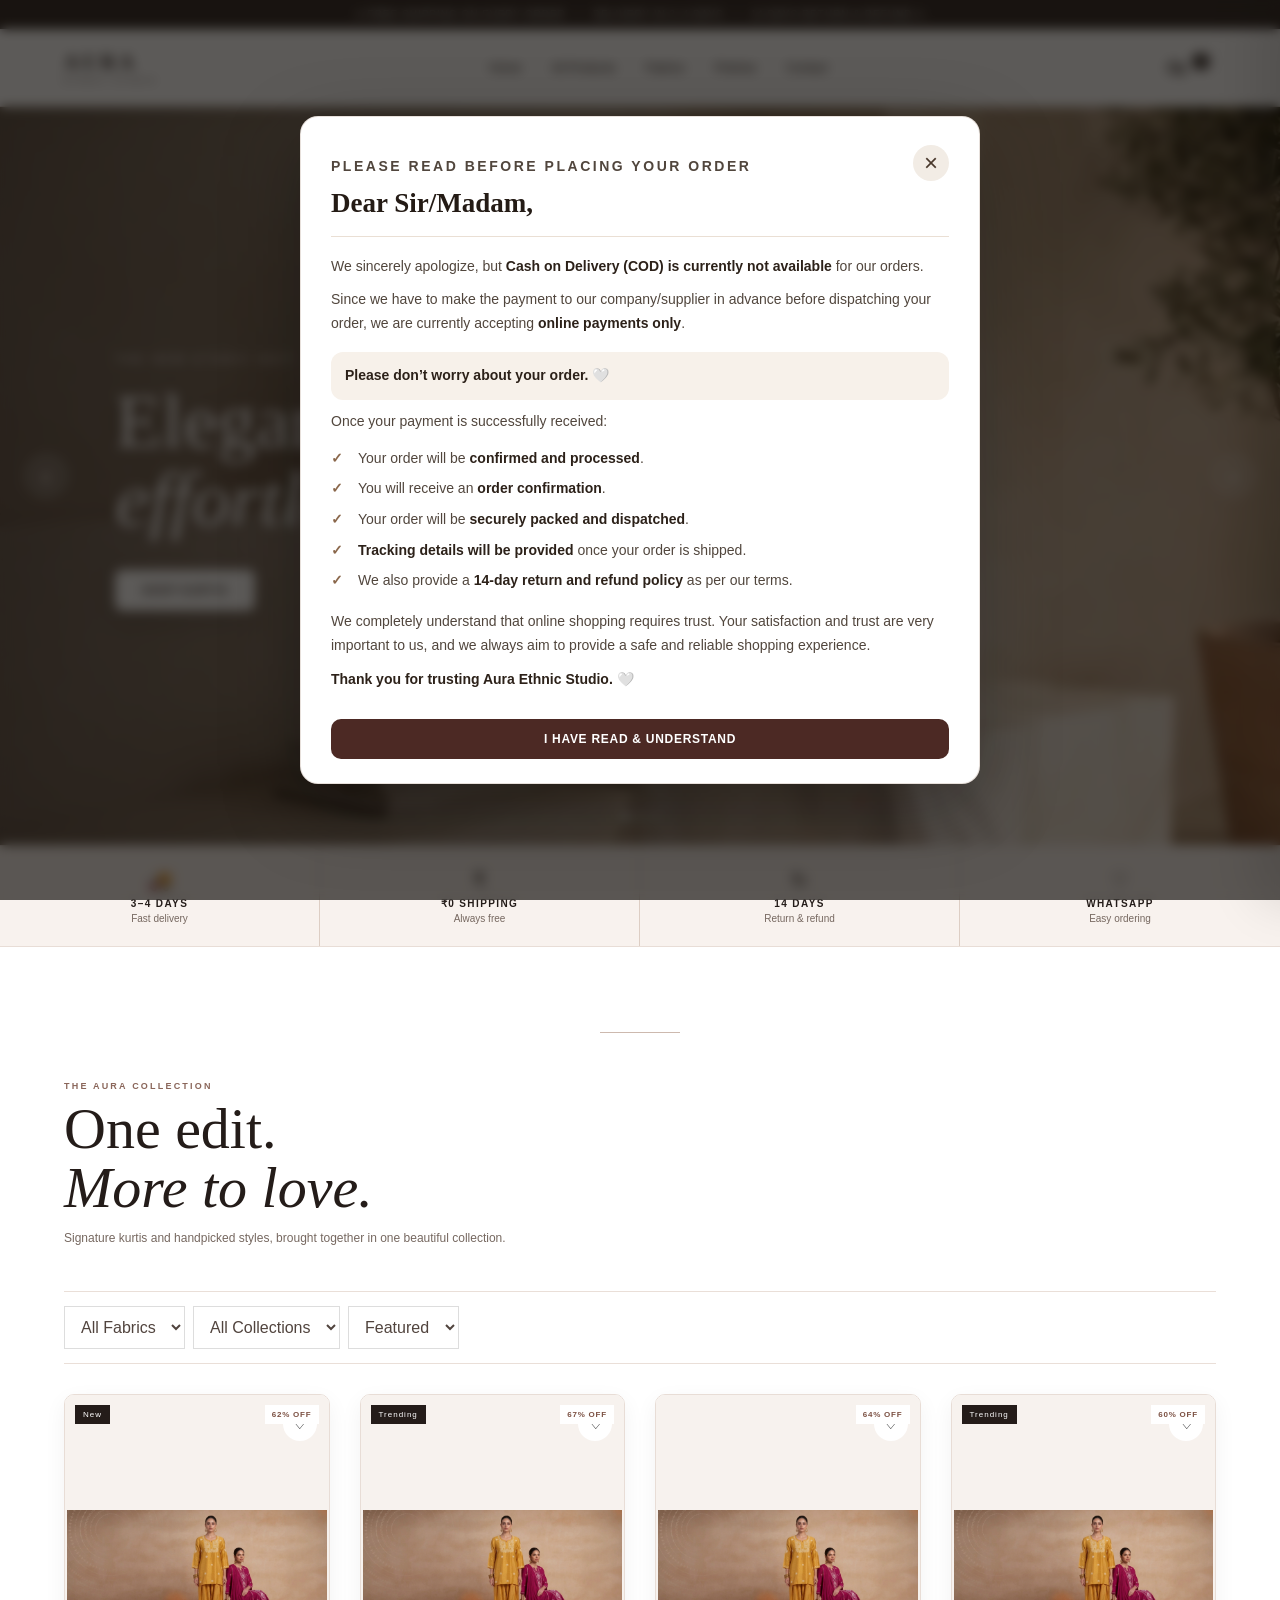
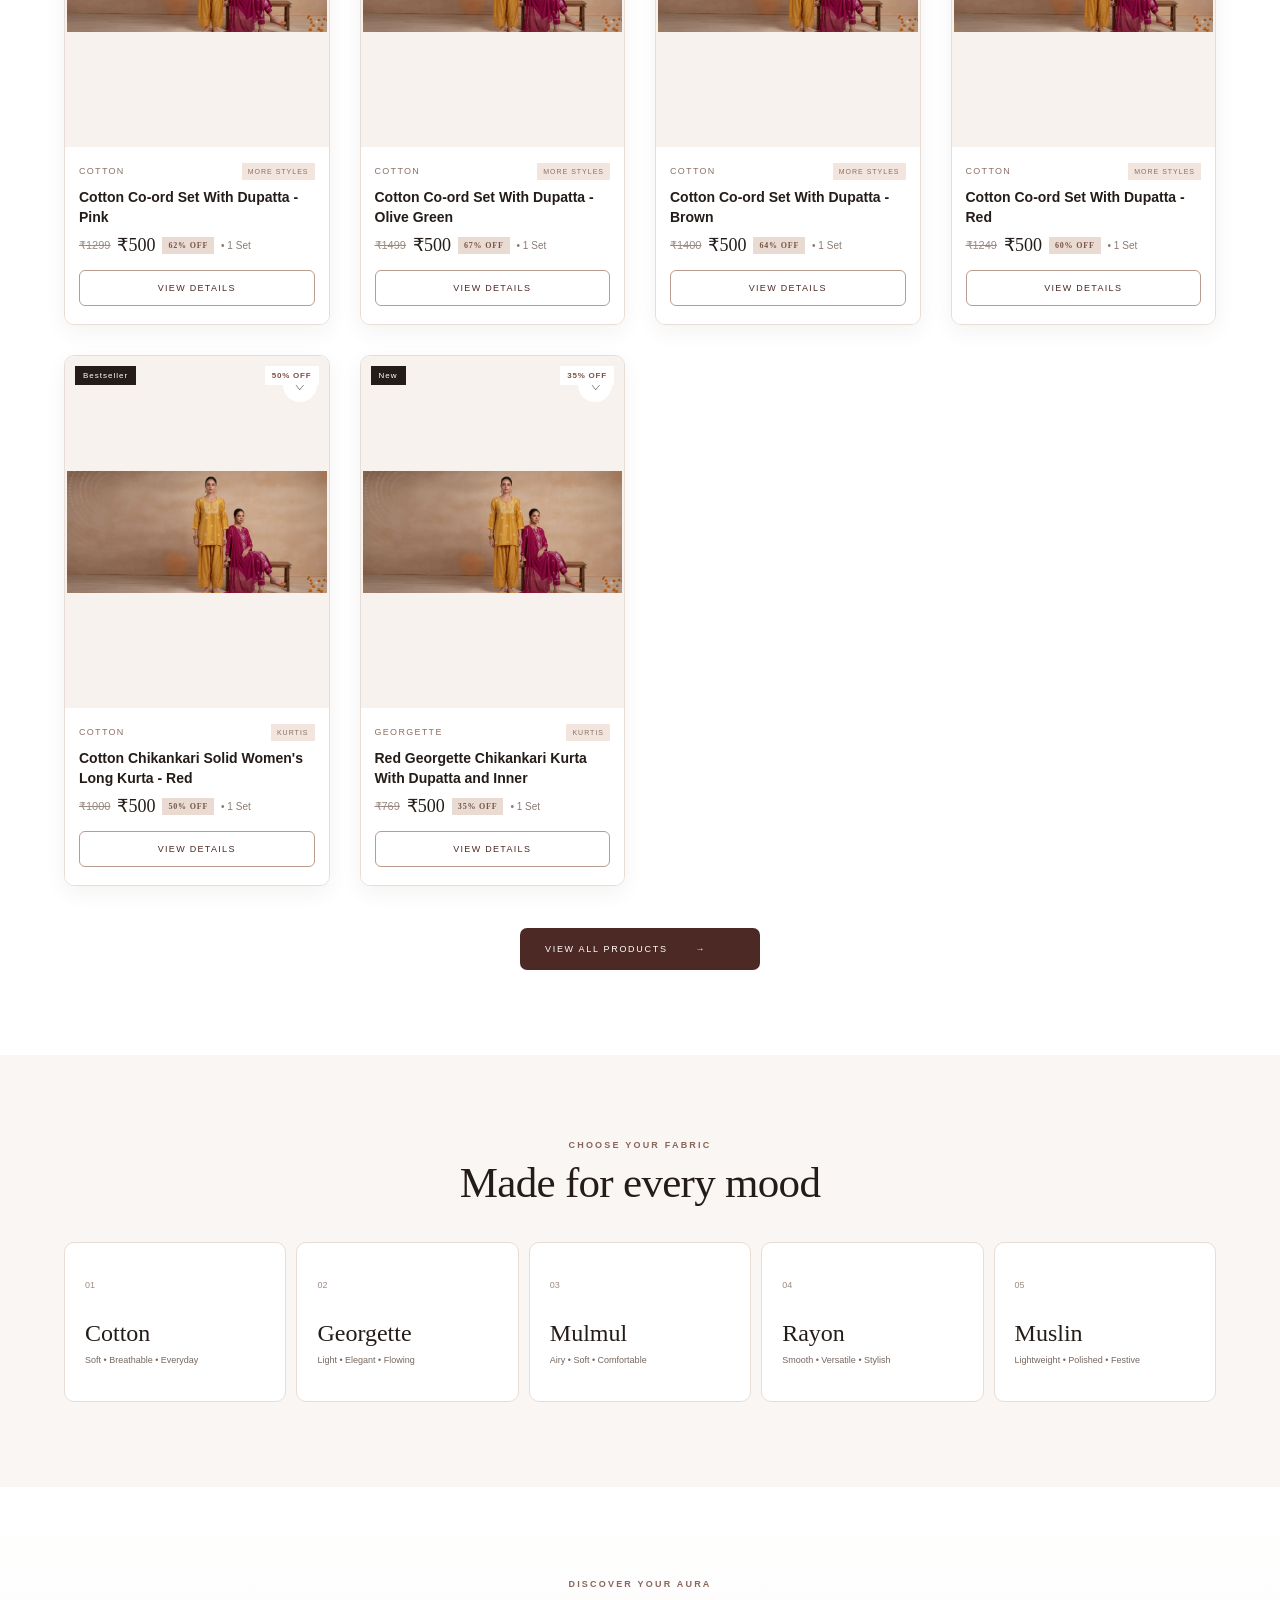
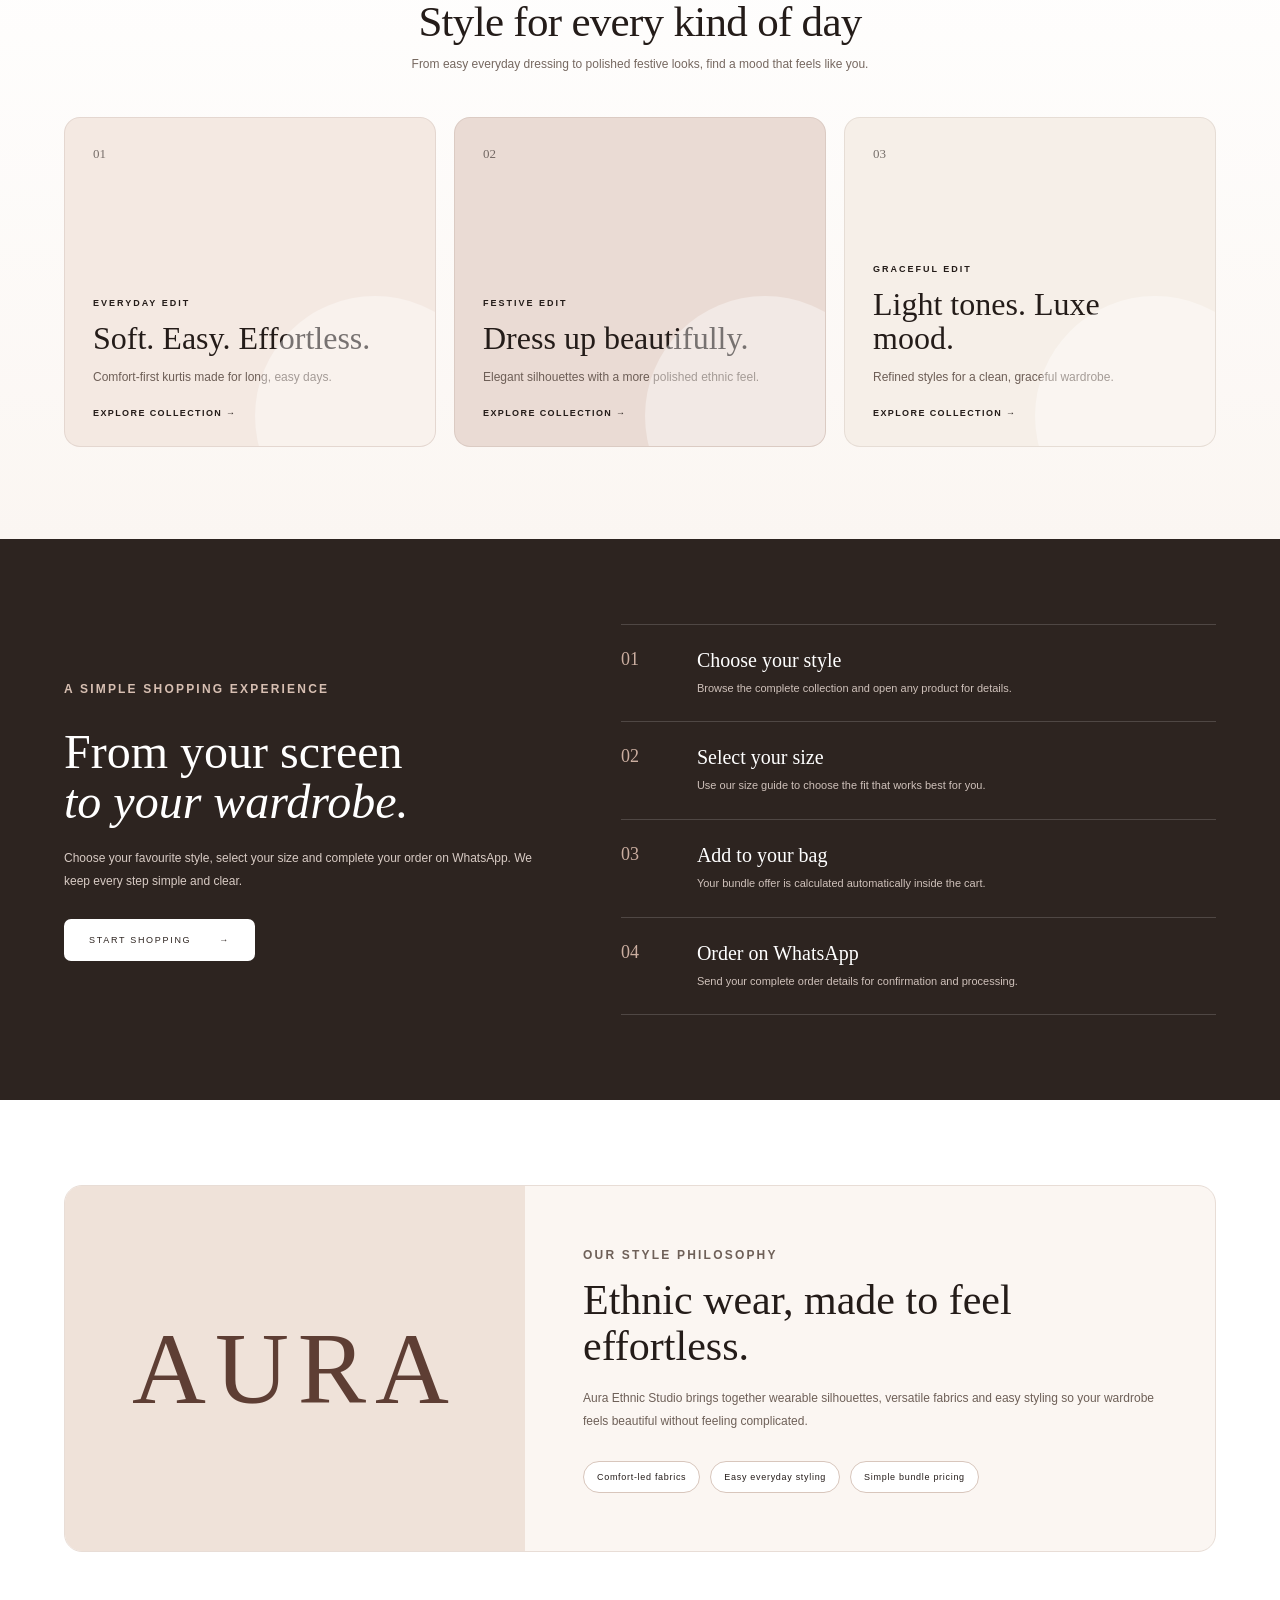
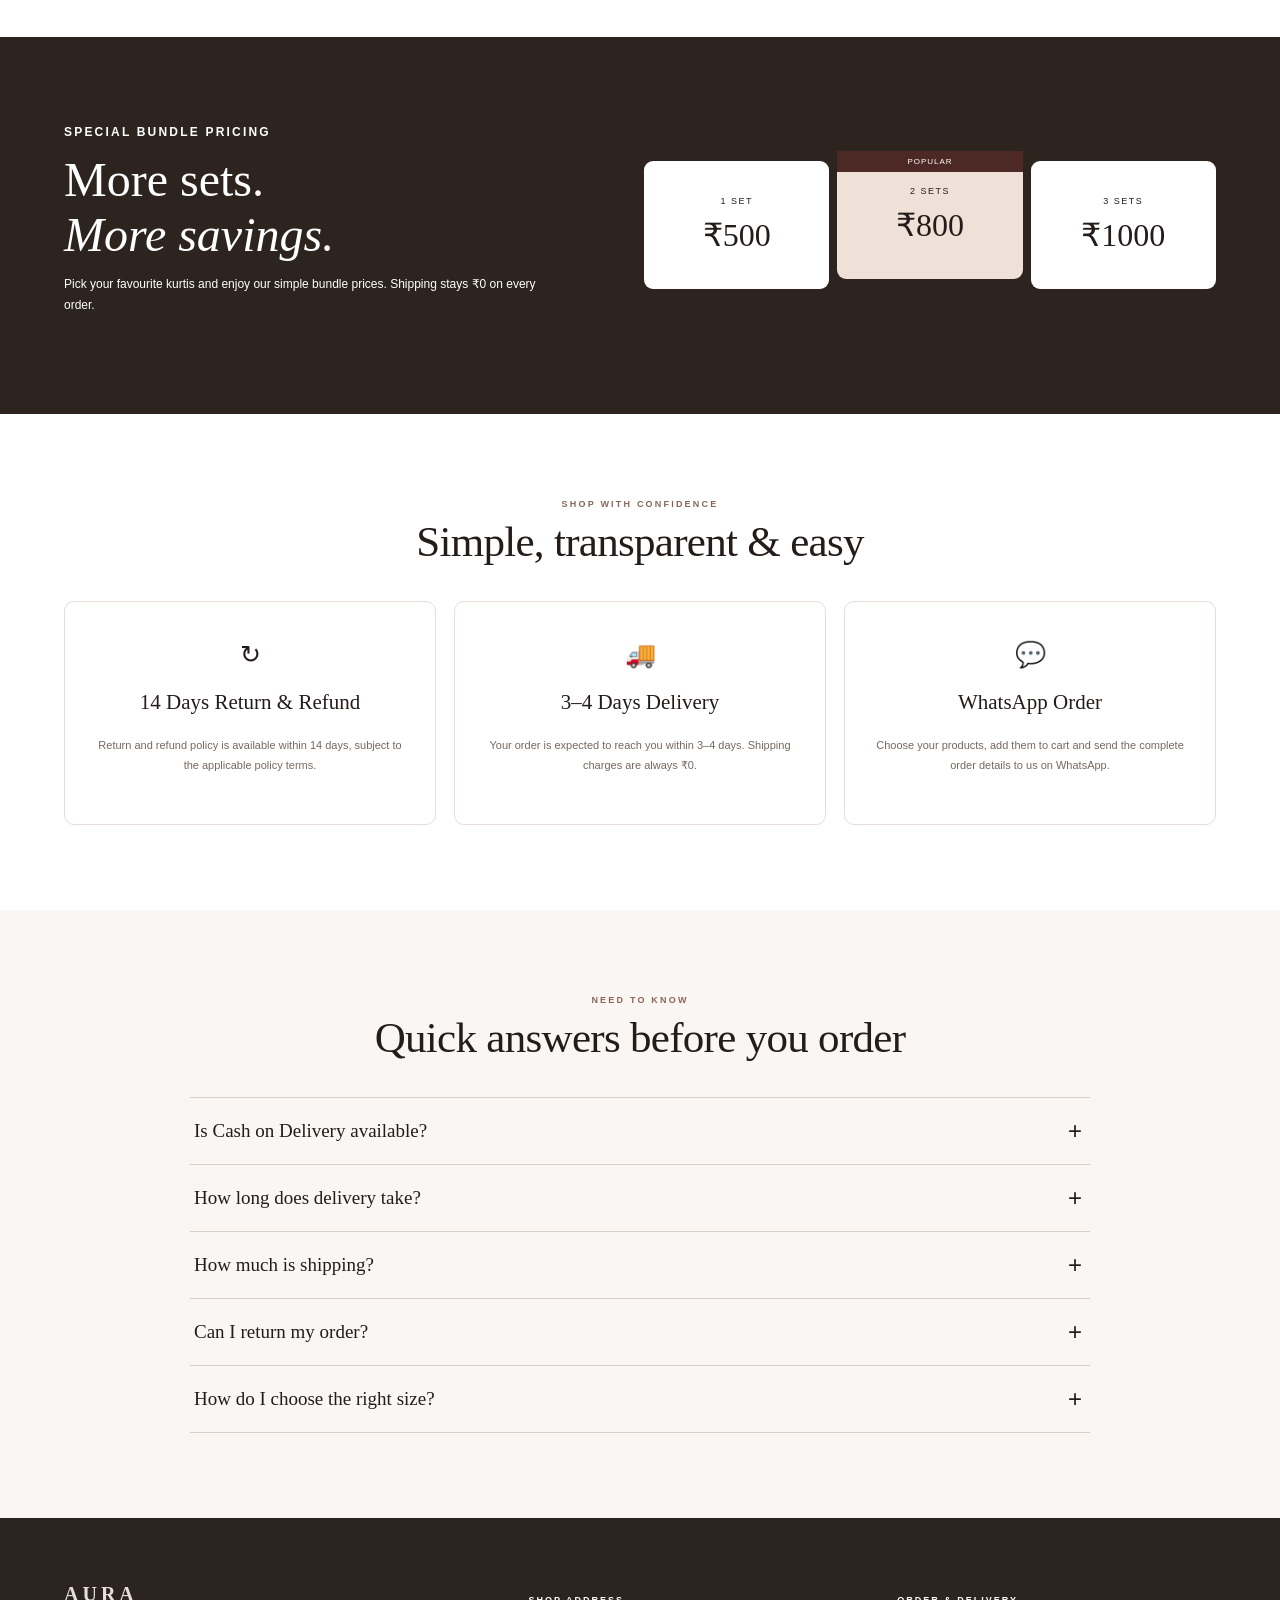
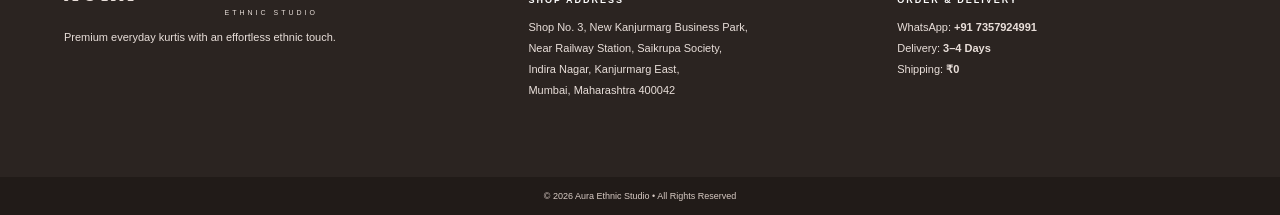
==== index.html @ 8936af35 "Add files via upload" ====
<!DOCTYPE html>
<html lang="en">
<head>
<meta charset="UTF-8">
<meta name="viewport" content="width=device-width, initial-scale=1.0">
<title>Aura Ethnic Studio | Premium Kurtis</title>
<meta name="description" content="Premium kurtis by Aura Ethnic Studio. 1 set ₹500, 2 sets ₹800, 3 sets ₹1000. Free shipping. Delivery in 3–4 days.">
<link rel="stylesheet" href="style.css">
</head>
<body data-page="home">
<div class="announcement">✦ FREE SHIPPING ON EVERY ORDER &nbsp; • &nbsp; DELIVERY IN 3–4 DAYS &nbsp; • &nbsp; 14 DAYS RETURN & REFUND ✦</div>

<header class="header">
  <a href="#home" class="brand">AURA <span>ETHNIC STUDIO</span></a>
  <nav class="desktop-nav">
    <a href="#home">Home</a><a href="products.html">All Products</a><a href="#fabrics">Fabrics</a><a href="#policies">Policies</a><a href="#contact">Contact</a>
  </nav>
  <div class="actions">
    <button id="cartBtn" aria-label="Cart">🛍 <b id="cartCount">0</b></button>
    <button id="menuBtn" class="mobile-menu">☰</button>
  </div>
</header>

<div id="mobileNav" class="mobile-nav"><a href="#home">Home</a><a href="products.html">All Products</a><a href="#fabrics">Fabrics</a><a href="#policies">Policies</a><a href="#contact">Contact</a></div></div>

<main>
<section id="home" class="hero">
  <div id="heroSlider"></div>
  <button class="hero-arrow prev" id="heroPrev">‹</button><button class="hero-arrow next" id="heroNext">›</button>
  <div class="hero-content"><p>THE NEW ETHNIC EDIT</p><h1>Elegance that feels<br><em>effortless.</em></h1><a href="#shop" class="hero-btn">SHOP KURTIS</a></div>
  <div id="heroDots" class="hero-dots"></div>
</section>

<section class="trust-strip">
  <div><span>🚚</span><strong>3–4 DAYS</strong><small>Fast delivery</small></div>
  <div><span>₹</span><strong>₹0 SHIPPING</strong><small>Always free</small></div>
  <div><span>↻</span><strong>14 DAYS</strong><small>Return & refund</small></div>
  <div><span>♡</span><strong>WHATSAPP</strong><small>Easy ordering</small></div>
</section>

<section id="shop" class="section collection-section">
  <div class="collection-intro">
    <div>
      <p class="eyebrow">THE AURA COLLECTION</p>
      <h2>One edit.<br><em>More to love.</em></h2>
      <p class="sub">Signature kurtis and handpicked styles, brought together in one beautiful collection.</p>
    </div>
  </div>

  <div class="collection-toolbar">
    <div class="filters">
      <select id="fabricFilter" aria-label="Filter by fabric">
        <option value="all">All Fabrics</option><option value="Cotton">Cotton</option><option value="Georgette">Georgette</option><option value="Mulmul">Mulmul</option><option value="Rayon">Rayon</option><option value="Muslin">Muslin</option><option value="Other">Other</option>
      </select>
      <select id="badgeFilter" aria-label="Filter by collection">
        <option value="all">All Collections</option><option value="New">New</option><option value="Bestseller">Bestseller</option><option value="BestSeller">BestSeller</option><option value="Trending">Trending</option>
      </select>
      <select id="sortFilter" aria-label="Sort products">
        <option value="featured">Featured</option><option value="name">Name</option>
      </select>
    </div>
  </div>

  <div id="productGrid" class="product-grid collection-grid"></div>
  <div id="noResults" class="no-results hidden">No products match your search.</div>

  <div class="view-all-wrap catalog-links">
    <a class="view-all-btn" href="products.html">VIEW ALL PRODUCTS <span>→</span></a>
  </div>
</section>

<section id="fabrics" class="fabric-section section">
  <div class="heading-center"><p class="eyebrow">CHOOSE YOUR FABRIC</p><h2>Made for every mood</h2></div>
  <div class="fabric-grid">
    <button data-fabric="Cotton"><span>01</span><strong>Cotton</strong><small>Soft • Breathable • Everyday</small></button>
    <button data-fabric="Georgette"><span>02</span><strong>Georgette</strong><small>Light • Elegant • Flowing</small></button>
    <button data-fabric="Mulmul"><span>03</span><strong>Mulmul</strong><small>Airy • Soft • Comfortable</small></button>
    <button data-fabric="Rayon"><span>04</span><strong>Rayon</strong><small>Smooth • Versatile • Stylish</small></button>
    <button data-fabric="Muslin"><span>05</span><strong>Muslin</strong><small>Lightweight • Polished • Festive</small></button>
  </div>
</section>

<section class="section aura-edit">
  <div class="heading-center aura-edit-head">
    <p class="eyebrow">DISCOVER YOUR AURA</p>
    <h2>Style for every kind of day</h2>
    <p class="sub">From easy everyday dressing to polished festive looks, find a mood that feels like you.</p>
  </div>
  <div class="edit-grid">
    <a class="edit-card everyday" href="products.html">
      <span>01</span><div><small>EVERYDAY EDIT</small><h3>Soft. Easy. Effortless.</h3><p>Comfort-first kurtis made for long, easy days.</p><b>EXPLORE COLLECTION →</b></div>
    </a>
    <a class="edit-card festive" href="products.html">
      <span>02</span><div><small>FESTIVE EDIT</small><h3>Dress up beautifully.</h3><p>Elegant silhouettes with a more polished ethnic feel.</p><b>EXPLORE COLLECTION →</b></div>
    </a>
    <a class="edit-card graceful" href="products.html">
      <span>03</span><div><small>GRACEFUL EDIT</small><h3>Light tones. Luxe mood.</h3><p>Refined styles for a clean, graceful wardrobe.</p><b>EXPLORE COLLECTION →</b></div>
    </a>
  </div>
</section>

<section class="section order-journey">
  <div class="journey-copy">
    <p class="eyebrow">A SIMPLE SHOPPING EXPERIENCE</p>
    <h2>From your screen<br><em>to your wardrobe.</em></h2>
    <p>Choose your favourite style, select your size and complete your order on WhatsApp. We keep every step simple and clear.</p>
    <a href="products.html" class="view-all-btn">START SHOPPING <span>→</span></a>
  </div>
  <div class="journey-steps">
    <article><span>01</span><div><h3>Choose your style</h3><p>Browse the complete collection and open any product for details.</p></div></article>
    <article><span>02</span><div><h3>Select your size</h3><p>Use our size guide to choose the fit that works best for you.</p></div></article>
    <article><span>03</span><div><h3>Add to your bag</h3><p>Your bundle offer is calculated automatically inside the cart.</p></div></article>
    <article><span>04</span><div><h3>Order on WhatsApp</h3><p>Send your complete order details for confirmation and processing.</p></div></article>
  </div>
</section>

<section class="section brand-story">
  <div class="brand-story-card">
    <div class="brand-story-mark">AURA</div>
    <div class="brand-story-copy">
      <p class="eyebrow">OUR STYLE PHILOSOPHY</p>
      <h2>Ethnic wear, made to feel effortless.</h2>
      <p>Aura Ethnic Studio brings together wearable silhouettes, versatile fabrics and easy styling so your wardrobe feels beautiful without feeling complicated.</p>
      <div class="story-points"><span>Comfort-led fabrics</span><span>Easy everyday styling</span><span>Simple bundle pricing</span></div>
    </div>
  </div>
</section>

<section class="pricing section">
  <div><p class="eyebrow">SPECIAL BUNDLE PRICING</p><h2>More sets.<br><em>More savings.</em></h2><p>Pick your favourite kurtis and enjoy our simple bundle prices. Shipping stays ₹0 on every order.</p></div>
  <div class="price-cards"><div><small>1 SET</small><strong>₹500</strong></div><div class="featured-price"><span>POPULAR</span><small>2 SETS</small><strong>₹800</strong></div><div><small>3 SETS</small><strong>₹1000</strong></div></div>
</section>

<section id="policies" class="section policies">
  <div class="heading-center"><p class="eyebrow">SHOP WITH CONFIDENCE</p><h2>Simple, transparent & easy</h2></div>
  <div class="policy-grid">
    <article><i>↻</i><h3>14 Days Return & Refund</h3><p>Return and refund policy is available within 14 days, subject to the applicable policy terms.</p></article>
    <article><i>🚚</i><h3>3–4 Days Delivery</h3><p>Your order is expected to reach you within 3–4 days. Shipping charges are always ₹0.</p></article>
    <article><i>💬</i><h3>WhatsApp Order</h3><p>Choose your products, add them to cart and send the complete order details to us on WhatsApp.</p></article>
  </div>
</section>

<section class="section faq-section">
  <div class="heading-center">
    <p class="eyebrow">NEED TO KNOW</p>
    <h2>Quick answers before you order</h2>
  </div>
  <div class="faq-list">
    <details><summary>Is Cash on Delivery available?</summary><p>COD is currently not available. Orders are completed through online payment, with confirmation provided after payment is received.</p></details>
    <details><summary>How long does delivery take?</summary><p>Expected delivery is 3–4 days after your order is confirmed and processed.</p></details>
    <details><summary>How much is shipping?</summary><p>Shipping is ₹0 on every order.</p></details>
    <details><summary>Can I return my order?</summary><p>A 14-day return and refund policy is available, subject to the applicable policy terms.</p></details>
    <details><summary>How do I choose the right size?</summary><p>Open any product, tap SIZE CHART, and compare the measurements before adding the item to your cart.</p></details>
  </div>
</section>
</main>

<footer id="contact">
  <div class="footer-grid">
    <div><a class="brand light" href="#home">AURA <span>ETHNIC STUDIO</span></a><p>Premium everyday kurtis with an effortless ethnic touch.</p></div>
    <div><h4>SHOP ADDRESS</h4><p>Shop No. 3, New Kanjurmarg Business Park,<br>Near Railway Station, Saikrupa Society,<br>Indira Nagar, Kanjurmarg East,<br>Mumbai, Maharashtra 400042</p></div>
    <div><h4>ORDER & DELIVERY</h4><p>WhatsApp: <strong id="footerWhatsapp">+91 XXXXXXXXXX</strong><br>Delivery: <strong>3–4 Days</strong><br>Shipping: <strong>₹0</strong></p></div>
  </div>
  <div class="copyright">© 2026 Aura Ethnic Studio • All Rights Reserved</div>
</footer>

<!-- PRODUCT MODAL -->
<div id="productModal" class="modal hidden">
  <div class="modal-box product-box">
    <button class="close" data-close="productModal">×</button>
    <div class="gallery"><img id="modalImage" alt="Kurti"><button id="modalPrev" class="gallery-arrow">‹</button><button id="modalNext" class="gallery-arrow">›</button><div id="modalThumbs" class="thumbs"></div></div>
    <div class="product-details"><span id="modalBadge" class="badge"></span><p id="modalFabric" class="eyebrow"></p><h2 id="modalName"></h2><p id="modalDescription"></p><div id="modalPrice" class="modal-price"></div><div id="modalDiscount" class="modal-discount hidden"></div><div class="detail-line"><span>Fabric</span><strong id="modalFabricValue"></strong></div><div class="detail-line"><span>Delivery</span><strong>3–4 Days</strong></div><div class="detail-line"><span>Shipping</span><strong>₹0</strong></div><div class="size-row"><label class="size-label">Choose Size<select id="modalSize"><option>XXS</option><option>XS</option><option>S</option><option>M</option><option>L</option><option>XL</option><option>2XL</option><option>3XL</option><option>4XL</option><option>5XL</option></select></label><button id="sizeChartBtn" class="size-chart-btn" type="button">SIZE CHART</button></div><button id="modalAdd" class="primary full">ADD TO CART — ₹500</button></div>
  </div>
</div>


<!-- SIZE CHART MODAL -->
<div id="sizeChartModal" class="modal hidden">
  <div class="modal-box size-chart-box">
    <button class="close" data-close="sizeChartModal">×</button>
    <p class="eyebrow">AURA ETHNIC STUDIO</p>
    <h2>Size Guide</h2>
    <p class="size-chart-note">Use this guide to choose your best fit. Measurements follow the provided Aura size reference; garment fit may vary slightly by style.</p>
    <div class="size-table-wrap">
      <table class="size-table">
        <thead><tr><th>Size</th><th>Label</th><th>Bust</th><th>Waist</th><th>Length</th><th>Hip</th></tr></thead>
        <tbody>
          <tr><td>XXS</td><td>XXS</td><td>32 in / 81 cm</td><td>26 in</td><td>42–48 in</td><td>34 in</td></tr>
          <tr><td>XS</td><td>XS</td><td>34 in / 86 cm</td><td>28 in</td><td>42–48 in</td><td>36 in</td></tr>
          <tr><td>S</td><td>S</td><td>36 in / 91 cm</td><td>32 in</td><td>42–48 in</td><td>38 in</td></tr>
          <tr><td>M</td><td>M</td><td>38 in / 97 cm</td><td>34 in</td><td>42–48 in</td><td>40 in</td></tr>
          <tr><td>L</td><td>L</td><td>40 in / 102 cm</td><td>36 in</td><td>42–48 in</td><td>42 in</td></tr>
          <tr><td>XL</td><td>XL</td><td>42 in / 107 cm</td><td>38 in</td><td>42–48 in</td><td>44 in</td></tr>
          <tr><td>2XL</td><td>2XL</td><td>44 in / 112 cm</td><td>40 in</td><td>42–48 in</td><td>46 in</td></tr>
          <tr><td>3XL</td><td>3XL</td><td>46 in / 117 cm</td><td>42 in</td><td>42–48 in</td><td>48 in</td></tr>
          <tr><td>4XL</td><td>4XL</td><td>48 in / 122 cm</td><td>44 in</td><td>42–48 in</td><td>50 in</td></tr>
          <tr><td>5XL</td><td>5XL</td><td>50 in / 127 cm</td><td>46 in</td><td>42–48 in</td><td>52 in</td></tr>
        </tbody>
      </table>
    </div>
    <div class="measure-help"><strong>How to measure:</strong> Bust — around the fullest part of your chest. Waist — around your natural waistline. Hip — around the fullest part of your hips. If you fall between two sizes, choose the larger size for a relaxed fit.</div>
    <button class="primary full size-chart-done" type="button" data-close="sizeChartModal">GOT IT</button>
  </div>
</div>

<!-- CART -->
<aside id="cartDrawer" class="cart-drawer"><div class="cart-head"><div><p class="eyebrow">YOUR SELECTION</p><h2>Shopping Bag</h2></div><button id="closeCart">×</button></div><div id="cartItems" class="cart-items"></div><div class="cart-summary"><div><span>Sets</span><strong id="cartSets">0</strong></div><div><span>Regular price</span><strong id="cartRegular">₹0</strong></div><div class="offer-saving"><span>Bundle offer saving</span><strong id="cartSaving">−₹0</strong></div><div><span>Shipping</span><strong>₹0</strong></div><div class="grand"><span>Total after offer</span><strong id="cartTotal">₹0</strong></div><div class="bundle-note" id="cartOfferNote">Add 2 sets to unlock bundle savings.</div><button id="checkoutBtn" class="primary full">CONTINUE TO ORDER</button><small>No COD • Payment/order completion on WhatsApp.</small></div></aside>
<div id="overlay" class="overlay"></div>

<!-- CHECKOUT -->
<div id="checkoutModal" class="modal hidden">
  <div class="modal-box checkout-box"><button class="close" data-close="checkoutModal">×</button><p class="eyebrow">FINAL STEP</p><h2>Where should we deliver?</h2><p class="checkout-note">Please enter your complete details. We will receive everything on WhatsApp for order confirmation.</p>
    <form id="checkoutForm">
      <div class="form-grid"><input required id="customerName" placeholder="Full name"><input required id="customerPhone" type="tel" placeholder="Phone number"><input required id="customerEmail" type="email" placeholder="Email address"><input required id="customerPincode" inputmode="numeric" maxlength="6" placeholder="PIN code"></div>
      <textarea required id="customerAddress" rows="3" placeholder="Full delivery address — House/Flat, Street, Area"></textarea>
      <div class="form-grid"><input required id="customerCity" placeholder="City"><input required id="customerState" placeholder="State"></div>
      <select required id="customerPayment"><option value="">Payment preference</option><option>Payment discussion on WhatsApp</option></select>
      <textarea id="customerNote" rows="2" placeholder="Order note (optional)"></textarea>
      <label class="consent"><input required type="checkbox"> I confirm that my order and contact details are correct.</label>
      <div class="checkout-promise"><span>🚚</span><div><strong>Delivery in 3–4 days</strong><small>Shipping charges: ₹0</small></div></div>
      <button class="primary full" type="submit">SEND COMPLETE ORDER ON WHATSAPP</button>
    </form>
  </div>
</div>

<script src="products-data.js"></script>
<script src="more-products-data.js"></script>
<script src="script.js"></script>

<div id="customerNotice" class="notice-overlay" role="dialog" aria-modal="true" aria-labelledby="noticeTitle">
  <div class="notice-modal">
    <div class="notice-top">
      <div>
        <p class="notice-kicker">Please read before placing your order</p>
        <h2 id="noticeTitle" class="notice-title">Dear Sir/Madam,</h2>
      </div>
      <button class="notice-close" id="noticeClose" aria-label="Close notice">×</button>
    </div>
    <p>We sincerely apologize, but <strong>Cash on Delivery (COD) is currently not available</strong> for our orders.</p>
    <p>Since we have to make the payment to our company/supplier in advance before dispatching your order, we are currently accepting <strong>online payments only</strong>.</p>
    <div class="notice-trust"><p style="margin:0"><strong>Please don’t worry about your order. 🤍</strong></p></div>
    <p>Once your payment is successfully received:</p>
    <ul class="notice-list">
      <li>Your order will be <strong>confirmed and processed</strong>.</li>
      <li>You will receive an <strong>order confirmation</strong>.</li>
      <li>Your order will be <strong>securely packed and dispatched</strong>.</li>
      <li><strong>Tracking details will be provided</strong> once your order is shipped.</li>
      <li>We also provide a <strong>14-day return and refund policy</strong> as per our terms.</li>
    </ul>
    <p>We completely understand that online shopping requires trust. Your satisfaction and trust are very important to us, and we always aim to provide a safe and reliable shopping experience.</p>
    <p><strong>Thank you for trusting Aura Ethnic Studio. 🤍</strong></p>
    <button class="notice-action" id="noticeOkay">I HAVE READ &amp; UNDERSTAND</button>
  </div>
</div>
<script>
(function(){
  function initNotice(){
    var overlay=document.getElementById('customerNotice');
    if(!overlay)return;
    var close=document.getElementById('noticeClose'), ok=document.getElementById('noticeOkay');
    function hide(){overlay.classList.remove('show');document.body.classList.remove('notice-open');}
    function show(){overlay.classList.add('show');document.body.classList.add('notice-open');}
    if(close)close.addEventListener('click',hide);
    if(ok)ok.addEventListener('click',hide);
    overlay.addEventListener('click',function(e){if(e.target===overlay)hide();});
    document.addEventListener('keydown',function(e){if(e.key==='Escape')hide();});
    show();
  }
  if(document.readyState==='loading')document.addEventListener('DOMContentLoaded',initNotice);else initNotice();
})();
</script>

<div class="mobile-shop-bar">
  <a href="products.html">VIEW PRODUCTS</a>
  <button type="button" onclick="document.getElementById('cartBtn')?.click()">OPEN BAG</button>
</div>
</body>
</html>
---- style.css ----
*{box-sizing:border-box}html{scroll-behavior:smooth}body{margin:0;background:#fcf8f5;color:#241c19;font-family:Arial,Helvetica,sans-serif}button,input,select,textarea{font:inherit}button{cursor:pointer}a{text-decoration:none;color:inherit}.announcement{background:#201916;color:#fff;text-align:center;padding:9px 12px;font-size:10px;letter-spacing:1.2px}.header{height:78px;position:sticky;top:0;z-index:50;display:flex;align-items:center;justify-content:space-between;padding:0 5%;background:rgba(255,255,255,.94);backdrop-filter:blur(15px);border-bottom:1px solid #eee;box-shadow:0 3px 20px #241c1907}.brand{font-weight:800;font-size:20px;letter-spacing:3px}.brand span{display:block;font-size:7px;font-weight:500;letter-spacing:3px;text-align:center;margin-top:3px}.desktop-nav{display:flex;gap:30px;font-size:12px}.desktop-nav a{position:relative}.desktop-nav a:after{content:"";position:absolute;left:0;bottom:-7px;width:0;height:1px;background:#241c19;transition:.25s}.desktop-nav a:hover:after{width:100%}.actions{display:flex;gap:13px;align-items:center}.actions button{border:0;background:none;font-size:21px}.actions b{font-size:10px;background:#241c19;color:#fff;border-radius:50%;padding:3px 6px;vertical-align:top}.mobile-menu{display:none}.mobile-nav,.search-panel{display:none}.hero{height:min(760px,82vh);min-height:560px;position:relative;overflow:hidden;background:#bbb}.hero-slide{position:absolute;inset:0;background-size:cover;background-position:center;opacity:0;transform:scale(1.06);transition:opacity .9s,transform 5s}.hero-slide.active{opacity:1;transform:scale(1)}.hero:after{content:"";position:absolute;inset:0;background:linear-gradient(90deg,rgba(0,0,0,.53),rgba(0,0,0,.05) 75%)}.hero-content{position:absolute;z-index:3;left:9%;top:50%;transform:translateY(-50%);color:#fff;animation:heroIn .9s ease}.hero-content p{font-size:11px;letter-spacing:3px}.hero-content h1{font:400 clamp(42px,6vw,78px)/1.02 Georgia,serif;margin:18px 0 30px}.hero-content em{font-style:italic}.hero-btn,.primary{display:inline-block;background:#211a17;color:#fff;border:0;padding:15px 27px;font-size:10px;letter-spacing:1.6px;font-weight:700;transition:.25s}.hero-btn{background:#fff;color:#211a17}.hero-btn:hover,.primary:hover{transform:translateY(-3px);box-shadow:0 12px 28px #241c1930}.hero-arrow,.gallery-arrow{position:absolute;border:1px solid #fff8;background:#fff;color:#241c19;border-radius:50%;width:42px;height:42px;font-size:28px;z-index:4}.hero-arrow{top:50%;transform:translateY(-50%);background:#ffffff22;color:#fff}.hero-arrow.prev{left:25px}.hero-arrow.next{right:25px}.hero-dots{position:absolute;z-index:4;bottom:25px;left:50%;transform:translateX(-50%);display:flex;gap:7px}.hero-dots button{width:7px;height:7px;border:0;border-radius:50%;background:#fff7;padding:0}.hero-dots button.active{background:#fff}.trust-strip{display:grid;grid-template-columns:repeat(4,1fr);background:#f1e6df}.trust-strip div{padding:22px 10px;text-align:center;border-right:1px solid #ddcec4}.trust-strip div:last-child{border:0}.trust-strip span{display:block;font-size:20px;margin-bottom:6px}.trust-strip strong,.trust-strip small{display:block}.trust-strip strong{font-size:10px;letter-spacing:1.4px}.trust-strip small{font-size:10px;color:#82746d;margin-top:4px}.section{padding:85px 5%}.heading-row{display:flex;justify-content:space-between;align-items:end;margin-bottom:38px}.eyebrow{font-size:9px;letter-spacing:2.2px;color:#907c70;font-weight:700;margin:0}.heading-row h2,.heading-center h2,.pricing h2,.checkout-box h2{font:400 43px Georgia,serif;margin:8px 0}.sub{color:#82746d;font-size:12px}.filters{display:flex;gap:8px}.filters select,.size-label select,.checkout-box select{border:1px solid #ddd;background:#fff;padding:11px 12px;color:#51443e;outline:0}.product-grid{display:grid;grid-template-columns:repeat(4,minmax(0,1fr));gap:28px}.product-card{background:#fff;min-width:0;animation:cardIn .55s both;transition:.3s}.product-card:hover{transform:translateY(-6px);box-shadow:0 18px 38px #241c1910}.product-image{aspect-ratio:3/4;position:relative;overflow:hidden;background:#eee}.product-image img{width:100%;height:100%;object-fit:cover;display:block;transition:transform .6s}.product-card:hover .product-image img{transform:scale(1.035)}.image-nav{position:absolute;inset:0;display:flex;align-items:center;justify-content:space-between;padding:0 10px;opacity:0;transition:.2s}.product-card:hover .image-nav{opacity:1}.image-nav button,.wishlist{border:0;background:#fff;border-radius:50%;width:34px;height:34px}.wishlist{position:absolute;top:12px;right:12px;font-size:15px}.badge{display:inline-block;background:#241c19;color:#fff;padding:5px 8px;font-size:8px;letter-spacing:1px}.product-image .badge{position:absolute;z-index:2;left:10px;top:10px}.product-info{padding:14px 3px 18px}.product-info .fabric{font-size:9px;color:#98877e;letter-spacing:1.3px;text-transform:uppercase}.product-info h3{font-size:14px;font-weight:500;margin:7px 0}.price{font:18px Georgia,serif}.price small{font:10px Arial;color:#8b7b73}.quick{display:block;width:100%;margin-top:12px;padding:10px;background:#fff;border:1px solid #241c19;font-size:9px;letter-spacing:1.3px;transition:.25s}.quick:hover{background:#241c19;color:#fff}.no-results{text-align:center;padding:50px;color:#82746d}.fabric-section{background:#f3e9e2}.heading-center{text-align:center;margin-bottom:35px}.fabric-grid{display:grid;grid-template-columns:repeat(5,1fr);gap:10px}.fabric-grid button{border:0;background:#fff;text-align:left;padding:30px 20px;min-height:160px;transition:.3s}.fabric-grid button:hover{transform:translateY(-6px);box-shadow:0 15px 30px #241c1910}.fabric-grid span,.fabric-grid strong,.fabric-grid small{display:block}.fabric-grid span{font-size:9px;color:#a08c82;margin-bottom:30px}.fabric-grid strong{font:24px Georgia,serif}.fabric-grid small{font-size:9px;color:#8c7c73;margin-top:8px}.pricing{background:#241c19;color:#fff;display:grid;grid-template-columns:1fr 1.1fr;gap:60px;align-items:center}.pricing .eyebrow{color:#c9b6aa}.pricing h2{font-size:48px}.pricing h2 em{font-style:italic}.pricing p{max-width:500px;color:#cdbdb4;line-height:1.8;font-size:12px}.price-cards{display:grid;grid-template-columns:repeat(3,1fr);gap:8px}.price-cards div{position:relative;background:#fff;color:#241c19;padding:35px 10px;text-align:center}.price-cards small{display:block;font-size:9px;letter-spacing:1.5px}.price-cards strong{display:block;font:32px Georgia,serif;margin-top:10px}.price-cards .featured-price{transform:translateY(-10px);background:#eadbd2}.featured-price>span{position:absolute;top:0;left:0;right:0;background:#9c7b6b;color:#fff;font-size:8px;padding:6px;letter-spacing:1px}.policies{background:#fff}.policy-grid{display:grid;grid-template-columns:repeat(3,1fr);gap:18px}.policy-grid article{text-align:center;padding:38px 25px;border:1px solid #eee3dc;transition:.3s}.policy-grid article:hover{transform:translateY(-5px);box-shadow:0 14px 30px #241c1910}.policy-grid i{font-style:normal;font-size:25px}.policy-grid h3{font:400 21px Georgia,serif}.policy-grid p{font-size:11px;line-height:1.8;color:#7c6e66}.footer-grid{display:grid;grid-template-columns:1.3fr 1fr 1fr;gap:50px;padding:65px 5%;background:#201916;color:#fff}.light{color:#fff}.footer-grid p{font-size:11px;line-height:1.9;color:#c9b9b1}.footer-grid h4{font-size:9px;letter-spacing:2px}.copyright{text-align:center;background:#171210;color:#9f918a;padding:14px;font-size:9px}.modal{position:fixed;inset:0;z-index:100;background:#120d0bcc;display:flex;align-items:center;justify-content:center;padding:18px}.hidden{display:none!important}.modal-box{position:relative;background:#fff;width:min(1000px,100%);max-height:94vh;overflow:auto;animation:modalIn .3s}.close{position:absolute;z-index:5;right:14px;top:12px;border:0;background:#fff;border-radius:50%;width:35px;height:35px;font-size:25px}.product-box{display:grid;grid-template-columns:1fr 1fr}.gallery{min-height:600px;background:#eee;position:relative}.gallery>img{width:100%;height:100%;max-height:700px;object-fit:cover}.gallery-arrow{top:50%;transform:translateY(-50%);border:0}.gallery-arrow:first-of-type{left:12px}.gallery-arrow:nth-of-type(2){right:12px}.thumbs{position:absolute;bottom:14px;left:50%;transform:translateX(-50%);display:flex;gap:6px}.thumbs img{width:50px;height:62px;object-fit:cover;border:2px solid transparent}.thumbs img.active{border-color:#241c19}.product-details{padding:55px}.product-details h2{font:400 39px Georgia,serif;margin:10px 0 20px}.product-details>p:not(.eyebrow){color:#766860;font-size:12px;line-height:1.8}.detail-line{display:flex;justify-content:space-between;padding:15px 0;border-top:1px solid #eee;font-size:11px}.size-label{display:flex;justify-content:space-between;align-items:center;font-size:11px;margin:20px 0}.size-label select{min-width:130px}.full{width:100%;text-align:center}.cart-drawer{position:fixed;z-index:90;top:0;right:-440px;width:min(440px,100%);height:100%;background:#fff;transition:.35s;display:flex;flex-direction:column;box-shadow:-20px 0 50px #0002}.cart-drawer.open{right:0}.cart-head{padding:25px;border-bottom:1px solid #eee;display:flex;justify-content:space-between}.cart-head h2{font:400 27px Georgia,serif;margin:4px 0}.cart-head button{border:0;background:none;font-size:28px}.cart-items{flex:1;overflow:auto;padding:20px}.cart-item{display:grid;grid-template-columns:72px 1fr auto;gap:12px;margin-bottom:22px}.cart-item img{width:72px;height:92px;object-fit:cover}.cart-item h4{font-size:12px;margin:2px 0 7px}.cart-item small{font-size:9px;color:#877870}.qty{display:flex;align-items:center;gap:8px;margin-top:10px}.qty button{width:25px;height:25px;background:#fff;border:1px solid #ddd}.remove{border:0;background:none;color:#9a7b70;font-size:9px}.cart-summary{padding:20px;border-top:1px solid #eee}.cart-summary>div{display:flex;justify-content:space-between;margin:9px 0;font-size:12px}.cart-summary .grand{border-top:1px solid #ddd;padding-top:15px;font:19px Georgia,serif}.cart-summary small{display:block;text-align:center;color:#8c7e76;font-size:9px;margin-top:9px}.overlay{position:fixed;z-index:80;inset:0;background:#0008;display:none}.overlay.show{display:block}.checkout-box{max-width:650px;padding:50px}.checkout-note{font-size:11px;color:#7c6e66;line-height:1.6}.form-grid{display:grid;grid-template-columns:1fr 1fr;gap:8px}.checkout-box input,.checkout-box textarea,.checkout-box select{width:100%;border:1px solid #ddd;padding:13px;margin:5px 0 8px;outline:0;background:#fff}.checkout-box input:focus,.checkout-box textarea:focus,.checkout-box select:focus{border-color:#90766a;box-shadow:0 0 0 3px #90766a12}.consent{display:flex;gap:8px;font-size:10px;color:#766860;margin:7px 0 15px;line-height:1.5}.consent input{width:auto;margin-top:2px}.checkout-promise{display:flex;align-items:center;gap:12px;padding:12px;background:#f3e9e2;margin-bottom:15px}.checkout-promise span{font-size:22px}.checkout-promise strong,.checkout-promise small{display:block}.checkout-promise strong{font-size:11px}.checkout-promise small{font-size:9px;color:#82736b;margin-top:3px}@keyframes heroIn{from{opacity:0;transform:translate(-25px,-45%)}to{opacity:1;transform:translate(0,-50%)}}@keyframes cardIn{from{opacity:0;transform:translateY(15px)}to{opacity:1;transform:none}}@keyframes modalIn{from{opacity:0;transform:translateY(15px) scale(.98)}to{opacity:1;transform:none}}
@media(max-width:950px){.desktop-nav{display:none}.mobile-menu{display:block}.product-grid{grid-template-columns:repeat(3,minmax(0,1fr))}.fabric-grid{grid-template-columns:repeat(3,1fr)}.pricing{grid-template-columns:1fr}.product-box{grid-template-columns:1fr}.gallery{min-height:430px}.footer-grid{grid-template-columns:1fr 1fr}}
@media(max-width:620px){.announcement{font-size:8px}.header{height:66px;padding:0 4%}.brand{font-size:17px}.brand span{font-size:6px}.mobile-nav{position:fixed;z-index:49;top:66px;left:0;right:0;background:#fff;padding:15px 5%;box-shadow:0 12px 25px #0001}.mobile-nav.open{display:grid;gap:16px}.mobile-nav a{font-size:13px}.search-panel{padding:10px 4%;background:#fff;border-bottom:1px solid #eee}.search-panel.open{display:block}.hero{height:76vh;min-height:500px}.hero-content{left:7%}.hero-content h1{font-size:43px}.hero-arrow{width:35px;height:35px}.trust-strip{grid-template-columns:repeat(2,1fr)}.trust-strip div{padding:17px 5px;border-bottom:1px solid #ddcec4}.trust-strip div:nth-child(even){border-right:0}.section{padding:55px 4%}.heading-row{display:block}.heading-row h2,.heading-center h2{font-size:34px}.filters{margin-top:20px;display:grid;grid-template-columns:1fr 1fr 1fr}.filters select{min-width:0;padding:9px 5px;font-size:10px}.product-grid{grid-template-columns:repeat(2,minmax(0,1fr));gap:15px}.product-info h3{font-size:12px}.fabric-grid{grid-template-columns:1fr 1fr}.fabric-grid button{min-height:140px}.pricing h2{font-size:40px}.price-cards strong{font-size:24px}.policy-grid{grid-template-columns:1fr}.footer-grid{grid-template-columns:1fr;padding:45px 6%}.checkout-box{padding:40px 20px}.form-grid{grid-template-columns:1fr}.product-details{padding:28px}.product-details h2{font-size:31px}.gallery{min-height:390px}}

.view-all-wrap{text-align:center;margin-top:38px}.view-all-btn{display:inline-flex;align-items:center;gap:28px;background:#241c19;color:#fff;padding:16px 25px;font-size:9px;letter-spacing:1.7px;transition:.25s}.view-all-btn:hover{transform:translateY(-3px);box-shadow:0 14px 30px #0002}.pagination{display:flex;justify-content:center;align-items:center;gap:7px;margin-top:42px;flex-wrap:wrap}.pagination button{min-width:38px;height:38px;padding:0 10px;border:1px solid #ddd3cc;background:#fff;color:#241c19;font-size:10px}.pagination button.active,.pagination button:hover{background:#241c19;color:#fff;border-color:#241c19}.products-page-hero{background:#eee1d8;padding:75px 7% 60px}.products-page-hero h1{font:400 clamp(44px,6vw,72px) Georgia,serif;margin:8px 0 12px}.products-page-hero p{max-width:560px;color:#796c64;font-size:11px;line-height:1.8}.products-toolbar{display:flex;justify-content:space-between;align-items:center;gap:15px;margin:30px 0}.products-count{font-size:9px;letter-spacing:1px;color:#89786f}.back-home{font-size:9px;letter-spacing:1px;text-transform:uppercase;border-bottom:1px solid #241c19;padding-bottom:4px}@media(max-width:720px){.products-toolbar{display:block}.products-toolbar .back-home{display:inline-block;margin-top:10px}}

/* Added: More Styles collection + discount pricing */
.more-styles-section{background:#f5ebe4}
.more-styles-section .heading-row{align-items:center}
.more-styles-section h2 em{font-style:italic}
.more-styles-note{max-width:260px;border-left:1px solid #d7c5ba;padding-left:18px}
.more-styles-note span{display:block;font-size:8px;letter-spacing:1.8px;font-weight:700;color:#8f7467}
.more-styles-note small{display:block;margin-top:7px;color:#82746d;font-size:10px;line-height:1.6}
.more-empty{background:#fff;border:1px dashed #d8c8bf;padding:35px;text-align:center;color:#7c6e66}
.more-empty strong,.more-empty span{display:block}
.more-empty strong{font:24px Georgia,serif;color:#241c19;margin-bottom:8px}
.more-empty span{font-size:10px}
.more-product-grid .product-card{background:#fff}
.price{display:flex;align-items:center;gap:7px;flex-wrap:wrap}
.price .old-price{font:11px Arial;color:#9b8a82;text-decoration:line-through}
.price strong{font:18px Georgia,serif;font-weight:400}
.price .discount{font-size:8px;letter-spacing:.8px;background:#eadbd2;color:#765448;padding:4px 6px;font-weight:700}
.price small{font:10px Arial;color:#8b7b73}
.sale-badge{position:absolute;z-index:3;right:10px;top:10px;background:#fff;color:#7c5143;padding:5px 7px;font-size:8px;letter-spacing:.8px;font-weight:700}
.modal-price{margin:18px 0 8px}
.modal-price .old-price{font-size:13px;color:#9b8a82;text-decoration:line-through;margin-right:8px}
.modal-price strong{font:25px Georgia,serif;font-weight:400}
.modal-price .discount{font-size:9px;background:#eadbd2;color:#765448;padding:5px 7px;margin-left:8px;font-weight:700}
.modal-price small{display:block;font-size:9px;color:#8b7b73;margin-top:5px}
.modal-discount{font-size:9px;letter-spacing:1px;color:#7c5143;font-weight:700;margin-bottom:12px}
@media(max-width:720px){.more-styles-section .heading-row{display:block}.more-styles-note{margin-top:20px}}

.catalog-links{display:flex;justify-content:center;gap:10px;flex-wrap:wrap}.secondary-catalog-btn{background:#eadbd2;color:#241c19}.secondary-catalog-btn:hover{background:#241c19;color:#fff}@media(max-width:480px){.catalog-links{display:grid;grid-template-columns:1fr}.catalog-links .view-all-btn{justify-content:center;width:100%;padding:15px 12px}.price .old-price{font-size:10px}.price strong{font-size:16px}.sale-badge{right:7px;top:7px;font-size:7px;padding:4px 5px}.product-info{padding:12px 2px 16px}.product-info h3{line-height:1.4}.more-styles-note{max-width:none}}

/* Extra responsive safeguards for small phones */
html,body{max-width:100%;overflow-x:hidden}.product-image img,.gallery>img{max-width:100%}.actions{flex-wrap:wrap}.filters select{min-width:0;max-width:100%}.product-card{overflow:hidden}
@media(max-width:450px){.filters{grid-template-columns:1fr}.filters select{width:100%}.heading-row h2,.heading-center h2{font-size:30px}.hero-content h1{font-size:38px}.product-grid{gap:12px}.product-info{padding:12px 3px 16px}.price{gap:5px}.price strong{font-size:16px}.price .discount{font-size:7px;padding:3px 5px}.product-details h2{font-size:28px}.gallery{min-height:330px}.cart-item{grid-template-columns:58px 1fr auto;gap:8px}.cart-item img{width:58px;height:76px}.remove{font-size:8px}.products-page-hero{padding:55px 5% 45px}.products-page-hero h1{font-size:42px}.view-all-btn{padding:14px 18px;font-size:8px}}

/* ============================================================
   AURA PREMIUM COLLECTION UPDATE
   ============================================================ */
.search-panel{border-bottom:1px solid #e9ded7;background:#fbf7f4;padding:12px 5%}
.search-panel.open{display:block;animation:searchDrop .28s ease}
.search-inner{max-width:1180px;margin:auto;display:grid;grid-template-columns:auto minmax(240px,1fr) auto;align-items:center;gap:18px}
.search-inner>span{font-size:8px;letter-spacing:2px;font-weight:700;color:#8b7468;white-space:nowrap}
.search-inner input{width:100%;border:0;border-bottom:1px solid #cfc0b7;background:transparent;padding:10px 2px;font:400 17px Georgia,serif;color:#241c19;outline:none}
.search-inner input::placeholder{color:#aa9b93}
.search-inner button{border:0;background:#fff;border:1px solid #ddd0c8;width:32px;height:32px;border-radius:50%;font-size:19px;color:#6e5d55}
.collection-section{background:linear-gradient(180deg,#fff 0%,#fcf8f5 100%);position:relative}
.collection-section:before{content:"";display:block;width:80px;height:1px;background:#cdb9ae;margin:0 auto 48px}
.collection-intro{display:flex;justify-content:space-between;align-items:flex-end;gap:30px;margin-bottom:34px}
.collection-intro h2{font:400 clamp(40px,5vw,58px)/1.02 Georgia,serif;margin:8px 0 14px}
.collection-intro h2 em{font-style:italic}
.collection-count{width:112px;height:112px;border:1px solid #d9c9c0;border-radius:50%;display:flex;flex-direction:column;justify-content:center;align-items:center;background:#fff8f4;flex:none}
.collection-count span{font:400 38px Georgia,serif;line-height:1}
.collection-count small{font-size:7px;letter-spacing:1.4px;color:#907b70;margin-top:8px}
.collection-toolbar{display:flex;justify-content:space-between;align-items:center;gap:20px;padding:14px 0;border-top:1px solid #eadfd8;border-bottom:1px solid #eadfd8;margin-bottom:30px}
.collection-toolbar .filters{margin:0}
.collection-status{font-size:9px;letter-spacing:1.1px;text-transform:uppercase;color:#8d786d;white-space:nowrap}
.collection-grid{grid-template-columns:repeat(4,minmax(0,1fr));gap:30px}
.card-meta{display:flex;justify-content:space-between;align-items:center;gap:8px}
.collection-chip{font-size:7px;letter-spacing:1px;color:#8b7166;background:#f1e5de;padding:5px 6px;white-space:nowrap}
.collection-grid .product-card{box-shadow:0 4px 18px #241c1908}
.collection-grid .product-card:hover{box-shadow:0 20px 45px #241c1915}
.collection-grid .quick{margin-top:14px}
@keyframes searchDrop{from{opacity:0;transform:translateY(-8px)}to{opacity:1;transform:translateY(0)}}
@media(max-width:720px){
  .search-panel{padding:10px 4%}
  .search-inner{grid-template-columns:1fr auto;gap:8px}
  .search-inner>span{grid-column:1/-1}
  .collection-intro{align-items:flex-start}
  .collection-count{width:82px;height:82px}
  .collection-count span{font-size:28px}
  .collection-count small{font-size:6px;text-align:center}
  .collection-toolbar{display:block}
  .collection-toolbar .filters{margin-bottom:12px}
  .collection-status{font-size:8px}
}
@media(max-width:450px){
  .collection-intro{gap:14px}
  .collection-intro h2{font-size:32px}
  .collection-intro .sub{line-height:1.6}
  .collection-count{width:68px;height:68px}
  .collection-count span{font-size:24px}
  .collection-count small{display:none}
  .collection-grid{gap:12px}
  .search-inner input{font-size:15px}
}

/* Unified homepage catalog polish */
.shop-all-section .product-grid{margin-top:8px}
.shop-all-section .product-card{border:1px solid #eee4df;box-shadow:0 8px 25px rgba(36,28,25,.035)}
.shop-all-section .product-card:hover{box-shadow:0 20px 42px rgba(36,28,25,.10)}

/* Unified catalog search suggestions */
.search-field-wrap{position:relative;flex:1;min-width:0}
.search-suggestions{position:absolute;left:0;right:0;top:calc(100% + 10px);z-index:1000;background:#fff;border:1px solid rgba(70,45,30,.12);border-radius:16px;box-shadow:0 18px 45px rgba(45,28,18,.16);overflow:hidden;max-height:420px;overflow-y:auto}
.search-suggestions.hidden{display:none}
.search-suggestion{width:100%;display:grid;grid-template-columns:48px 1fr auto;gap:12px;align-items:center;padding:10px 14px;border:0;border-bottom:1px solid rgba(70,45,30,.08);background:#fff;text-align:left;cursor:pointer}
.search-suggestion:last-child{border-bottom:0}
.search-suggestion:hover{background:#faf6f1}
.search-suggestion img{width:48px;height:58px;object-fit:cover;border-radius:9px;background:#f2ece5}
.search-suggestion span{min-width:0;display:flex;flex-direction:column;gap:4px}
.search-suggestion strong{font-size:13px;line-height:1.3;white-space:nowrap;overflow:hidden;text-overflow:ellipsis;color:#2c211a}
.search-suggestion small{font-size:11px;color:#88766a}
.search-suggestion>b{font-size:13px;color:#7a4b32;white-space:nowrap}
.search-empty{padding:18px;color:#88766a;font-size:13px;text-align:center}

@media(max-width:700px){
  .search-suggestions{top:calc(100% + 6px);max-height:340px}
  .search-suggestion{grid-template-columns:42px 1fr auto;padding:9px 10px}
  .search-suggestion img{width:42px;height:52px}
}

/* Final catalog layout */
.catalog-links{justify-content:center;margin-top:42px}
.catalog-links .view-all-btn{min-width:240px;text-align:center}
.products-toolbar{display:flex;align-items:center;justify-content:space-between;gap:20px;margin:0 0 28px}
.products-count{font-size:11px;color:#8a776c;letter-spacing:.4px}
@media(max-width:620px){.products-toolbar{align-items:flex-start;flex-direction:column;gap:10px}.catalog-links .view-all-btn{width:100%}}

@media(max-width:620px){.product-grid,.collection-grid{grid-template-columns:repeat(2,minmax(0,1fr))!important;}.product-grid .product-card,.collection-grid .product-card{min-width:0;}}

/* Customer Notice Modal */
.notice-overlay{position:fixed;inset:0;background:rgba(15,12,10,.68);backdrop-filter:blur(6px);-webkit-backdrop-filter:blur(6px);z-index:99999;display:flex;align-items:center;justify-content:center;padding:18px;opacity:0;visibility:hidden;transition:opacity .25s ease,visibility .25s ease}
.notice-overlay.show{opacity:1;visibility:visible}
.notice-modal{width:min(680px,100%);max-height:min(88vh,760px);overflow:auto;background:#fffdf9;border:1px solid rgba(120,85,55,.18);box-shadow:0 24px 80px rgba(0,0,0,.3);border-radius:18px;padding:28px 30px 24px;position:relative;color:#2d241d}
.notice-top{display:flex;align-items:flex-start;justify-content:space-between;gap:16px;border-bottom:1px solid #eadfd4;padding-bottom:16px;margin-bottom:18px}
.notice-kicker{font-size:11px;letter-spacing:.18em;text-transform:uppercase;color:#8a674b;font-weight:700;margin:0 0 7px}
.notice-title{font-family:Georgia,serif;font-size:27px;line-height:1.15;margin:0;color:#241b15}
.notice-close{border:0;background:#f2ece5;color:#49382c;width:36px;height:36px;border-radius:50%;font-size:24px;line-height:1;cursor:pointer;flex:0 0 auto}
.notice-modal p{font-size:14px;line-height:1.7;margin:10px 0;color:#51463d}
.notice-modal strong{color:#2c2119}
.notice-list{margin:14px 0 18px;padding:0;list-style:none;display:grid;gap:9px}
.notice-list li{font-size:14px;line-height:1.55;padding-left:27px;position:relative;color:#443930}
.notice-list li:before{content:'✓';position:absolute;left:0;top:0;color:#8a674b;font-weight:800}
.notice-trust{background:#f7f1ea;border-radius:12px;padding:12px 14px;margin-top:16px}
.notice-action{width:100%;margin-top:18px;border:0;border-radius:10px;padding:13px 18px;background:#2d241d;color:#fff;font-weight:700;letter-spacing:.06em;font-size:12px;cursor:pointer}
body.notice-open{overflow:hidden}
@media(max-width:600px){.notice-overlay{padding:12px}.notice-modal{padding:22px 18px 18px;border-radius:15px;max-height:92vh}.notice-title{font-size:22px}.notice-modal p,.notice-list li{font-size:13px}.notice-action{padding:12px}}

/* SIZE CHART */
.size-row{display:grid;grid-template-columns:1fr auto;gap:10px;align-items:end;margin:18px 0 12px}.size-row .size-label{margin:0}.size-chart-btn{height:43px;padding:0 16px;border:1px solid #2b211c;background:#fff;color:#2b211c;font-size:9px;font-weight:700;letter-spacing:1.3px;white-space:nowrap;transition:.2s}.size-chart-btn:hover{background:#2b211c;color:#fff}.size-chart-box{max-width:560px;padding:42px}.size-chart-box h2{font:400 38px Georgia,serif;margin:7px 0 8px}.size-chart-note{font-size:11px;color:#7f7067;line-height:1.6;margin:0 0 20px}.size-table-wrap{overflow-x:auto;border:1px solid #eadfd8}.size-table{width:100%;border-collapse:collapse;background:#fff;min-width:390px}.size-table th,.size-table td{padding:13px 12px;text-align:center;border-bottom:1px solid #eee3dc;border-right:1px solid #f0e7e1;font-size:12px}.size-table th:last-child,.size-table td:last-child{border-right:0}.size-table tr:last-child td{border-bottom:0}.size-table th{background:#f5ece6;font-size:9px;letter-spacing:1.2px;text-transform:uppercase;color:#6f5b50}.size-table td:first-child{font-weight:700;background:#fcf8f5}.measure-help{margin:18px 0;padding:14px 15px;background:#f8f1ec;border-left:3px solid #9a7766;font-size:11px;line-height:1.65;color:#65564e}.size-chart-done{margin-top:4px}@media(max-width:620px){.size-row{grid-template-columns:1fr}.size-chart-btn{width:100%;height:40px}.size-chart-box{padding:34px 18px}.size-chart-box h2{font-size:31px}.size-table th,.size-table td{padding:11px 9px;font-size:11px}}


/* === AURA PREMIUM MOBILE & VISUAL POLISH === */
:root{--ink:#211915;--cream:#fbf7f3;--sand:#efe3db;--taupe:#9a7867;--line:#eadfd8;--paper:#fff}
body{background:linear-gradient(180deg,#fff 0,#fbf7f3 100%);-webkit-font-smoothing:antialiased}
.header{box-shadow:0 8px 30px rgba(40,25,18,.06);border-bottom-color:rgba(80,55,43,.08)}
.brand{font-family:Georgia,serif;font-weight:600;letter-spacing:4px}.brand span{font-family:Arial,sans-serif}
.section{max-width:1500px;margin-inline:auto}.heading-row h2,.heading-center h2{letter-spacing:-.7px}
.product-card{border:1px solid rgba(86,60,48,.08);border-radius:14px;overflow:hidden;box-shadow:0 8px 30px rgba(50,30,20,.045)}
.product-image{background:#f2ebe6}.product-info{padding:16px 14px 18px}.product-info h3{line-height:1.45;min-height:40px}
.quick{border-radius:8px;padding:12px}.primary,.hero-btn,.view-all-btn{border-radius:9px}.view-all-btn{box-shadow:0 10px 24px rgba(36,28,25,.14)}
.fabric-grid button,.policy-grid article,.price-cards div{border-radius:14px}.trust-strip{border-block:1px solid rgba(70,45,35,.06)}
.modal-box{border-radius:18px;box-shadow:0 28px 90px rgba(0,0,0,.22)}
.size-chart-box{max-width:850px}.size-table{min-width:700px}.size-table th{background:#2c665f;color:#fff}.size-table tbody tr:nth-child(odd){background:#fbefea}.size-table td:first-child{background:transparent}.size-table td{font-size:11px}.measure-help{border-radius:10px;border-left:0;background:#f4ece7}
@media(max-width:620px){
  .announcement{padding:8px 8px;line-height:1.5;letter-spacing:.7px}
  .header{height:64px;padding:0 14px}.brand{font-size:15px;letter-spacing:2.4px}.actions{gap:8px}.actions button{font-size:19px;padding:5px}
  .hero{height:68vh;min-height:460px}.hero:after{background:linear-gradient(90deg,rgba(0,0,0,.58),rgba(0,0,0,.08))}.hero-content{left:6%;right:8%}.hero-content h1{font-size:38px;line-height:1.06;margin:14px 0 24px}.hero-content p{font-size:9px;letter-spacing:2px}.hero-arrow{display:none}
  .trust-strip strong{font-size:9px}.trust-strip small{font-size:9px}.section{padding:48px 14px}.heading-row{margin-bottom:24px}.heading-row h2,.heading-center h2{font-size:30px}.sub{line-height:1.6}
  .product-grid,.collection-grid{grid-template-columns:repeat(2,minmax(0,1fr))!important;gap:10px!important}.product-card{border-radius:11px}.product-info{padding:11px 9px 13px}.product-info h3{font-size:11px;line-height:1.35;min-height:44px;margin:5px 0}.product-info .fabric{font-size:7px}.price{font-size:15px}.quick{font-size:7.5px;letter-spacing:.8px;padding:10px 5px;margin-top:9px}.wishlist{width:29px;height:29px;top:7px;right:7px}.image-nav{display:none}.sale-badge{font-size:6px!important}
  .view-all-wrap{margin-top:26px}.view-all-btn{width:100%;justify-content:center;padding:15px 14px}
  .fabric-grid{gap:8px}.fabric-grid button{min-height:125px;padding:20px 14px}.fabric-grid strong{font-size:20px}
  .price-cards{gap:5px}.price-cards div{padding:28px 5px}.pricing{padding-inline:16px}.pricing h2{font-size:35px}
  .product-box{border-radius:16px}.gallery{min-height:360px}.product-details{padding:24px 18px 28px}.product-details h2{font-size:27px;line-height:1.15;margin-bottom:14px}.size-row{grid-template-columns:1fr 1fr;align-items:stretch}.size-row .size-label{display:grid;gap:6px}.size-label select{width:100%;min-width:0}.size-chart-btn{height:auto;min-height:43px;border-radius:8px}.primary.full{min-height:46px;border-radius:9px}
  .size-chart-box{padding:28px 14px 18px;border-radius:16px}.size-chart-box h2{font-size:29px}.size-table-wrap{border-radius:10px}.size-table{min-width:650px}.size-table th,.size-table td{padding:10px 8px;font-size:10px;white-space:nowrap}.size-chart-note{font-size:10px}
  .cart-drawer{width:100%}.cart-head{padding:20px}.checkout-box{border-radius:16px}
}
@media(max-width:360px){.product-grid,.collection-grid{gap:8px!important}.product-info{padding-inline:7px}.product-info h3{font-size:10.5px}.price strong{font-size:14px}.quick{font-size:7px}.hero-content h1{font-size:34px}}

/* Bundle savings clarity */
.cart-summary .offer-saving{color:#2f6f52;font-weight:700;background:#f1f8f4;padding:10px 12px;margin:10px -2px;border-radius:10px}
.cart-summary .bundle-note{display:block;background:#f7eee8;border:1px solid #ead7ca;padding:10px 12px;border-radius:10px;color:#6f5143;font-size:10px;line-height:1.5;margin:10px 0 14px}
@media(max-width:650px){.cart-summary .offer-saving{padding:9px 10px}.cart-summary .bundle-note{font-size:9px}}


/* === AURA CLEAN PREMIUM READABILITY REFRESH === */
:root{--ink:#241c19;--muted:#766860;--paper:#ffffff;--cream:#fbf7f3;--soft:#f4ece7;--line:#e8ddd6;--accent:#6f3d35;--accent-dark:#4c2924}
html,body{background:#fff;color:var(--ink)}
body{font-family:Arial,sans-serif;-webkit-font-smoothing:antialiased}
.announcement{background:#2d2420;color:#fff;padding:9px 12px;letter-spacing:1px;box-shadow:none}
.header{background:rgba(255,255,255,.97);border-bottom:1px solid var(--line);box-shadow:0 5px 20px rgba(36,28,25,.05)}
.brand,.desktop-nav a,.actions button{color:var(--ink)}
.desktop-nav a:hover{color:var(--accent)}
.hero:after{background:linear-gradient(90deg,rgba(28,20,17,.56),rgba(28,20,17,.08) 72%)}
.hero-content,.hero-content h1,.hero-content p{color:#fff;text-shadow:0 2px 15px rgba(0,0,0,.18)}
.hero-btn{background:#fff;color:var(--ink);box-shadow:0 10px 28px rgba(0,0,0,.16);border-radius:7px}
.trust-strip{background:#f8f2ee;color:var(--ink);border-block:1px solid var(--line)}
.trust-strip strong{color:var(--ink)}.trust-strip small{color:var(--muted)}
.section,.collection-section,.policies{background:#fff}.fabric-section{background:#faf6f3}
.eyebrow{color:#8a665a}.heading-row h2,.heading-center h2,.collection-intro h2{color:var(--ink)}.sub{color:var(--muted)}
.product-card,.collection-grid .product-card,.shop-all-section .product-card{background:#fff;border:1px solid var(--line);border-radius:10px;box-shadow:0 7px 22px rgba(36,28,25,.055)}
.product-card:hover{transform:translateY(-3px);box-shadow:0 14px 34px rgba(36,28,25,.10)}
.product-image{background:#f5f1ee}.product-info{background:#fff}.product-info .fabric{color:#8c7065}.product-info h3{color:var(--ink);font-weight:600}.price,.price strong{color:var(--ink)}.old-price{color:#9a8c84}.discount{color:#805044}
.quick{background:#fff;color:var(--accent-dark);border:1px solid #b99b90;border-radius:6px}.quick:hover{background:var(--accent-dark);color:#fff;border-color:var(--accent-dark)}
.primary,.view-all-btn{background:var(--accent-dark);color:#fff;border-radius:7px;box-shadow:none}.primary:hover,.view-all-btn:hover{background:#35201c;color:#fff}
.fabric-grid button,.policy-grid article{background:#fff;color:var(--ink);border:1px solid var(--line);border-radius:10px;box-shadow:none}.fabric-grid strong,.policy-grid h3{color:var(--ink)}.fabric-grid small,.policy-grid p{color:var(--muted)}
.pricing{background:#2d2420;color:#fff}.pricing h2,.pricing p,.pricing .eyebrow{color:#fff}.price-cards div{background:#fff;color:var(--ink);border-radius:9px}.price-cards .featured-price{background:#efe1d8;color:var(--ink)}.featured-price>span{background:var(--accent-dark);color:#fff}
.footer-grid{background:#2b2421;color:#fff}.footer-grid a,.footer-grid p,.footer-grid small{color:#e9dfda}.copyright{background:#211b18;color:#d8cbc4}
.modal-box,.cart-drawer,.checkout-box,.product-details{background:#fff;color:var(--ink)}.modal-box h2,.cart-drawer h2,.checkout-box h2,.product-details h2{color:var(--ink)}
.detail-line,.cart-summary>div{border-color:var(--line)}.detail-line span,.checkout-note{color:var(--muted)}
.size-label select,.checkout-box select,.checkout-box input,.checkout-box textarea{background:#fff;color:var(--ink);border:1px solid #d8cbc4;border-radius:6px}
.size-chart-btn{background:#fff;color:var(--ink);border-color:#7d6a61;border-radius:6px}.size-chart-btn:hover{background:var(--ink);color:#fff}
.size-table th{background:#3b302b;color:#fff}.size-table td{color:var(--ink);background:#fff}.size-table tbody tr:nth-child(even) td{background:#faf6f3}.measure-help{background:#f8f2ee;color:#5f514a}
.notice-modal{background:#fff;color:var(--ink)}.notice-modal p,.notice-list li{color:#51463d}.notice-action{background:var(--accent-dark);color:#fff}
.products-page-hero{background:#f6eee9;color:var(--ink)}.products-page-hero h1,.products-page-hero p{color:var(--ink)}
.pagination button{background:#fff;color:var(--ink);border-color:#d8cbc4}.pagination button.active,.pagination button:hover{background:var(--accent-dark);color:#fff;border-color:var(--accent-dark)}
.cart-summary .offer-saving{color:#245b42;background:#eef7f1}.cart-summary .bundle-note{color:#674b3f;background:#f8f1ec;border-color:#eadbd2}
@media(max-width:620px){
 .announcement{font-size:7px;line-height:1.45;padding:7px 8px;letter-spacing:.65px}
 .header{height:62px;padding:0 12px}.brand{font-size:14px;letter-spacing:2px}.actions{gap:6px}
 .hero{height:62vh;min-height:420px}.hero-content{left:6%;right:7%}.hero-content h1{font-size:35px;line-height:1.08}.hero-btn{padding:13px 18px}
 .trust-strip{margin:0;border-radius:0;box-shadow:none}.section{padding:42px 12px}.heading-row h2,.heading-center h2{font-size:29px}
 .product-grid,.collection-grid{grid-template-columns:repeat(2,minmax(0,1fr))!important;gap:10px!important}.product-card{border-radius:9px}.product-info{padding:11px 8px 13px}.product-info h3{font-size:11px;line-height:1.4;min-height:45px;color:#241c19}.product-info .fabric{font-size:7px}.price strong{font-size:15px}.price .old-price{font-size:9px}.quick{font-size:7px;letter-spacing:.7px;padding:10px 4px}
 .view-all-btn{width:100%;justify-content:center;padding:14px 12px}.fabric-grid button{min-height:120px;padding:19px 12px}.pricing{padding-inline:12px}.price-cards{gap:6px}.price-cards div{padding:27px 5px}
 .modal{padding:9px}.modal-box{border-radius:12px}.product-box{border-radius:12px}.product-details{padding:22px 16px}.product-details h2{font-size:27px}.cart-drawer{width:100%;border-radius:0}.checkout-box{border-radius:12px}
 .size-table{min-width:650px}.size-table th,.size-table td{font-size:10px;white-space:nowrap}
}


/* === AURA HOMEPAGE DEPTH / PREMIUM EXTENSION === */
.aura-edit{padding-top:92px;padding-bottom:92px;background:linear-gradient(180deg,#fff 0%,#fbf6f2 100%)}
.aura-edit-head{max-width:720px;margin:0 auto 42px}.aura-edit-head .sub{max-width:600px;margin:0 auto;line-height:1.7}
.edit-grid{display:grid;grid-template-columns:repeat(3,1fr);gap:18px;max-width:1380px;margin:0 auto}
.edit-card{min-height:330px;border-radius:16px;padding:28px;display:flex;flex-direction:column;justify-content:space-between;position:relative;overflow:hidden;border:1px solid rgba(92,64,52,.1);transition:.3s ease}
.edit-card:before{content:"";position:absolute;inset:auto -60px -90px auto;width:240px;height:240px;border-radius:50%;background:rgba(255,255,255,.38)}
.edit-card:hover{transform:translateY(-6px);box-shadow:0 18px 45px rgba(49,32,24,.10)}
.edit-card>span{font:13px Georgia,serif;opacity:.6}.edit-card small{font-size:9px;letter-spacing:2px;font-weight:700}.edit-card h3{font:400 32px/1.05 Georgia,serif;margin:12px 0;color:#241c19}.edit-card p{max-width:300px;font-size:12px;line-height:1.7;color:#6d5e56}.edit-card b{display:block;margin-top:20px;font-size:9px;letter-spacing:1.4px}
.edit-card.everyday{background:#f4e9e2}.edit-card.festive{background:#eadbd4}.edit-card.graceful{background:#f6efe8}
.order-journey{display:grid;grid-template-columns:.9fr 1.1fr;gap:70px;align-items:center;background:#2d2420;color:#fff;max-width:none!important;padding-left:max(5%,calc((100vw - 1500px)/2));padding-right:max(5%,calc((100vw - 1500px)/2))}
.journey-copy .eyebrow{color:#d7bfb2}.journey-copy h2{font:400 48px/1.05 Georgia,serif;margin:12px 0 20px;color:#fff}.journey-copy h2 em{font-style:italic}.journey-copy>p{color:#d8cbc4;font-size:12px;line-height:1.9;max-width:520px;margin-bottom:26px}.journey-copy .view-all-btn{display:inline-flex;background:#fff;color:#2d2420}
.journey-steps{display:grid;gap:0;border-top:1px solid rgba(255,255,255,.16)}.journey-steps article{display:grid;grid-template-columns:58px 1fr;gap:18px;padding:24px 0;border-bottom:1px solid rgba(255,255,255,.16)}.journey-steps article>span{font:18px Georgia,serif;color:#cbaea0}.journey-steps h3{margin:0 0 7px;font:400 20px Georgia,serif;color:#fff}.journey-steps p{margin:0;color:#cfc1ba;font-size:11px;line-height:1.7}
.brand-story{background:#fff}.brand-story-card{max-width:1380px;margin:0 auto;display:grid;grid-template-columns:.8fr 1.2fr;border:1px solid #e8ddd6;border-radius:18px;overflow:hidden;background:#fbf6f2}
.brand-story-mark{min-height:360px;display:grid;place-items:center;background:#efe2d9;font:500 clamp(56px,8vw,110px) Georgia,serif;letter-spacing:9px;color:#5e3e34}
.brand-story-copy{padding:58px}.brand-story-copy h2{font:400 42px/1.1 Georgia,serif;margin:10px 0 18px}.brand-story-copy>p{font-size:12px;line-height:1.9;color:#6e6058;max-width:650px}.story-points{display:flex;gap:10px;flex-wrap:wrap;margin-top:28px}.story-points span{border:1px solid #d8c6bc;background:#fff;padding:10px 13px;border-radius:999px;font-size:9px;letter-spacing:.7px}
.faq-section{background:#faf6f3}.faq-list{max-width:900px;margin:0 auto;border-top:1px solid #dbcfc8}.faq-list details{border-bottom:1px solid #dbcfc8;background:transparent}.faq-list summary{cursor:pointer;list-style:none;padding:22px 4px;font:400 19px Georgia,serif;position:relative;padding-right:40px}.faq-list summary::-webkit-details-marker{display:none}.faq-list summary:after{content:"+";position:absolute;right:8px;top:50%;transform:translateY(-50%);font:24px Arial;font-weight:300}.faq-list details[open] summary:after{content:"–"}.faq-list details p{margin:0;padding:0 48px 22px 4px;color:#6f625a;font-size:12px;line-height:1.8}
.mobile-shop-bar{display:none}
@media(max-width:850px){
 .edit-grid{grid-template-columns:1fr 1fr}.edit-card:last-child{grid-column:1/-1}.order-journey{grid-template-columns:1fr;gap:35px}.brand-story-card{grid-template-columns:1fr}.brand-story-mark{min-height:220px}.brand-story-copy{padding:38px}
}
@media(max-width:620px){
 body{padding-bottom:64px}.aura-edit{padding:52px 12px}.aura-edit-head{margin-bottom:26px}.edit-grid{grid-template-columns:1fr;gap:10px}.edit-card,.edit-card:last-child{grid-column:auto;min-height:220px;padding:20px}.edit-card h3{font-size:26px}.edit-card p{font-size:11px}.order-journey{padding:52px 16px!important}.journey-copy h2{font-size:35px}.journey-steps article{grid-template-columns:44px 1fr;padding:19px 0}.brand-story{padding:48px 12px}.brand-story-card{border-radius:13px}.brand-story-mark{min-height:150px;font-size:54px;letter-spacing:6px}.brand-story-copy{padding:25px 18px}.brand-story-copy h2{font-size:31px}.story-points{gap:7px}.story-points span{font-size:8px;padding:8px 10px}.faq-section{padding:48px 14px}.faq-list summary{font-size:17px;padding:18px 34px 18px 2px}.faq-list details p{padding:0 28px 18px 2px;font-size:11px}.mobile-shop-bar{position:fixed;display:grid;grid-template-columns:1.15fr .85fr;left:0;right:0;bottom:0;z-index:90;background:rgba(255,255,255,.97);backdrop-filter:blur(16px);border-top:1px solid #e3d7d0;padding:8px 10px calc(8px + env(safe-area-inset-bottom));gap:7px;box-shadow:0 -10px 30px rgba(36,28,25,.08)}.mobile-shop-bar a,.mobile-shop-bar button{min-height:44px;border-radius:8px;border:1px solid #4c2924;font-size:9px;letter-spacing:1px;font-weight:700;display:flex;align-items:center;justify-content:center}.mobile-shop-bar a{background:#4c2924;color:#fff}.mobile-shop-bar button{background:#fff;color:#4c2924}
}

/* === AURA MOBILE PRO — focused mobile experience === */
@media (max-width: 620px){
  html{scroll-padding-top:70px}
  body{background:#fff;padding-bottom:72px}
  .announcement{font-size:7.5px;line-height:1.35;padding:7px 10px;white-space:normal}
  .header{height:60px;padding:0 14px;box-shadow:0 4px 18px rgba(36,28,25,.07)}
  .brand{font-size:14px;letter-spacing:2.2px;line-height:1}.brand span{font-size:5.5px;letter-spacing:2.1px;margin-top:4px}
  .actions button{min-width:38px;min-height:38px;display:grid;place-items:center;border-radius:50%;font-size:18px}
  .actions b{position:absolute;transform:translate(9px,-9px);font-size:8px;min-width:17px;height:17px;display:inline-grid;place-items:center;padding:0}
  .mobile-menu{display:grid!important}
  .mobile-nav{top:60px;padding:16px 18px 20px;border-top:1px solid #eee2dc;box-shadow:0 16px 30px rgba(0,0,0,.08)}
  .mobile-nav.open{display:grid;gap:0}
  .mobile-nav a{font-size:12px;font-weight:700;letter-spacing:.7px;padding:13px 2px;border-bottom:1px solid #f0e7e2}
  .mobile-nav a:last-child{border-bottom:0}

  .hero{height:66svh;min-height:470px;max-height:640px;border-radius:0 0 22px 22px}
  .hero-slide{background-position:60% center}
  .hero:after{background:linear-gradient(180deg,rgba(20,13,10,.08) 25%,rgba(20,13,10,.66) 100%)}
  .hero-content{left:18px;right:18px;top:auto;bottom:56px;transform:none;text-align:left}
  .hero-content p{font-size:8px;letter-spacing:2.2px;margin:0 0 10px}
  .hero-content h1{font-size:38px;line-height:1.02;margin:0 0 20px;max-width:320px;text-shadow:0 3px 18px rgba(0,0,0,.22)}
  .hero-btn{min-height:46px;padding:0 20px;display:inline-flex;align-items:center;justify-content:center;font-size:9px;letter-spacing:1.3px;border-radius:9px}
  .hero-dots{bottom:18px}.hero-dots button{width:6px;height:6px}

  .trust-strip{grid-template-columns:repeat(2,1fr);margin:12px 12px 0;border:1px solid #eadfd8;border-radius:14px;overflow:hidden;background:#fbf6f2}
  .trust-strip div{padding:14px 8px;min-height:78px;display:flex;flex-direction:column;justify-content:center}
  .trust-strip span{font-size:17px;margin-bottom:4px}.trust-strip strong{font-size:8px;letter-spacing:1px}.trust-strip small{font-size:8px;margin-top:3px}

  .section{padding:48px 14px}
  .collection-section{padding-top:54px}
  .collection-intro{margin-bottom:18px}
  .collection-intro h2{font-size:34px;line-height:1.03;margin:7px 0 10px}
  .collection-intro .sub{font-size:11px;line-height:1.65;margin:0;max-width:330px}
  .eyebrow{font-size:8px;letter-spacing:1.8px}
  .heading-center{margin-bottom:24px}.heading-center h2{font-size:31px;line-height:1.08;margin:7px 0}.heading-center .sub{font-size:11px}

  .collection-toolbar{border:0;padding:0;margin:0 0 18px}
  .collection-toolbar .filters,.filters{display:grid;grid-template-columns:1fr 1fr;gap:8px;margin:0}
  .collection-toolbar .filters select,.filters select{height:42px;width:100%;padding:0 10px;border:1px solid #e2d6cf;border-radius:9px;background:#fff;font-size:9px;color:#4d403a}
  .collection-toolbar .filters select:nth-child(3),.filters select:nth-child(3){grid-column:1/-1}

  .product-grid,.collection-grid{grid-template-columns:repeat(2,minmax(0,1fr))!important;gap:12px 10px!important}
  .product-card{border-radius:12px;box-shadow:0 6px 18px rgba(36,28,25,.05);border-color:#ece3de}
  .product-image{aspect-ratio:3/4;border-radius:0}.product-image img{object-fit:cover}
  .product-image .badge{left:7px;top:7px;font-size:6px;padding:4px 6px;border-radius:5px}
  .sale-badge{top:7px!important;right:7px!important;font-size:6px!important;padding:4px 5px!important;border-radius:5px!important}
  .wishlist{width:28px!important;height:28px!important;right:7px!important;top:34px!important;font-size:13px!important;box-shadow:0 3px 10px rgba(0,0,0,.09)}
  .product-info{padding:11px 8px 12px!important}
  .product-info .fabric{font-size:6.8px;letter-spacing:.9px}
  .product-info h3{font-size:11px;line-height:1.32;min-height:42px;margin:5px 0 7px;display:-webkit-box;-webkit-line-clamp:3;-webkit-box-orient:vertical;overflow:hidden}
  .price{display:flex;align-items:baseline;gap:5px;flex-wrap:wrap;line-height:1.1}.price strong{font-size:16px}.price .old-price{font-size:9px}.price .discount{font-size:6.5px;padding:3px 5px;border-radius:4px}.price small{width:100%;font-size:7px;margin-top:2px}
  .quick{min-height:38px;border-radius:8px;font-size:7.5px;letter-spacing:.75px;padding:0 5px;margin-top:10px;font-weight:700}
  .view-all-wrap{margin-top:24px}.view-all-btn{min-height:48px;border-radius:10px;font-size:9px;letter-spacing:1.2px}

  .fabric-section{padding-top:50px;padding-bottom:50px;background:#faf6f3}
  .fabric-grid{grid-template-columns:repeat(2,minmax(0,1fr));gap:9px}
  .fabric-grid button{min-height:116px;padding:16px 13px;border-radius:12px;text-align:left}
  .fabric-grid button:last-child{grid-column:1/-1;min-height:96px}
  .fabric-grid span{font-size:7px;margin-bottom:18px}.fabric-grid strong{font-size:20px}.fabric-grid small{font-size:8px;line-height:1.45;margin-top:6px}

  .aura-edit{padding:50px 14px}.aura-edit-head{margin-bottom:24px}
  .edit-grid{display:flex;overflow-x:auto;gap:10px;margin:0 -14px;padding:0 14px 8px;scroll-snap-type:x mandatory;scrollbar-width:none}
  .edit-grid::-webkit-scrollbar{display:none}.edit-card,.edit-card:last-child{flex:0 0 82%;min-height:225px;scroll-snap-align:start;padding:20px;border-radius:14px}
  .edit-card h3{font-size:27px}.edit-card p{font-size:10.5px}.edit-card b{font-size:8px}

  .order-journey{padding:52px 16px!important;gap:28px}
  .journey-copy h2{font-size:36px;line-height:1.03}.journey-copy>p{font-size:11px;line-height:1.75;margin-bottom:20px}.journey-copy .view-all-btn{width:auto;padding:0 18px;min-height:45px}
  .journey-steps article{grid-template-columns:36px 1fr;gap:11px;padding:18px 0}.journey-steps article>span{font-size:15px}.journey-steps h3{font-size:18px;margin-bottom:5px}.journey-steps p{font-size:10px;line-height:1.6}

  .brand-story{padding:48px 14px}.brand-story-card{border-radius:14px}.brand-story-mark{min-height:128px;font-size:50px;letter-spacing:5px}.brand-story-copy{padding:23px 17px 25px}.brand-story-copy h2{font-size:30px;line-height:1.08;margin:8px 0 12px}.brand-story-copy>p{font-size:10.5px;line-height:1.75}.story-points{margin-top:18px;gap:6px}.story-points span{font-size:7.5px;padding:8px 9px}

  .pricing{padding:50px 14px!important;gap:28px}.pricing h2{font-size:36px;line-height:1.05;margin:8px 0 13px}.pricing p{font-size:10.5px;line-height:1.7}
  .price-cards{grid-template-columns:repeat(3,1fr);gap:6px}.price-cards div{padding:27px 5px 22px;border-radius:10px}.price-cards strong{font-size:23px;margin-top:8px}.price-cards small{font-size:7px}.price-cards .featured-price{transform:none}.featured-price>span{font-size:6px;padding:5px}

  .policies{padding:50px 14px}.policy-grid{grid-template-columns:1fr;gap:9px}.policy-grid article{padding:22px 18px;border-radius:12px;text-align:left;display:grid;grid-template-columns:38px 1fr;column-gap:10px;align-items:start}.policy-grid i{grid-row:1/3;font-size:22px}.policy-grid h3{font-size:18px;margin:1px 0 5px}.policy-grid p{font-size:10px;line-height:1.65;margin:0}

  .faq-section{padding:50px 14px}.faq-list summary{font-size:16px;line-height:1.3;padding:17px 34px 17px 1px}.faq-list details p{font-size:10.5px;line-height:1.7;padding:0 26px 17px 1px}

  .footer-grid{grid-template-columns:1fr;gap:26px;padding:38px 18px 28px}.footer-grid h4{font-size:8px;margin-bottom:8px}.footer-grid p{font-size:10px;line-height:1.7;margin:0}.footer-grid .brand{font-size:17px;display:inline-block;margin-bottom:10px}.copyright{font-size:8px;padding:12px 10px 78px}

  .modal{padding:0;align-items:flex-end}.modal-box{width:100%;max-height:92svh;border-radius:20px 20px 0 0!important}.product-box{display:block}.gallery{min-height:0;height:min(48svh,430px)}.gallery>img{height:100%;max-height:none}.gallery-arrow{display:grid!important;width:34px;height:34px;font-size:22px}.thumbs{bottom:9px}.thumbs img{width:38px;height:48px}
  .product-details{padding:20px 16px 24px}.product-details h2{font-size:26px;line-height:1.1;margin:8px 0 12px}.product-details>p:not(.eyebrow){font-size:10.5px;line-height:1.65}.detail-line{font-size:10px;padding:12px 0}
  .size-row{grid-template-columns:1fr 1fr!important;gap:8px}.size-label{display:grid;gap:6px;font-size:9px}.size-label select{height:42px;min-width:0!important}.size-chart-btn{min-height:42px;border-radius:8px}.primary.full{min-height:48px;border-radius:9px}

  .cart-drawer{width:100%;right:-100%;border-radius:0}.cart-head{padding:18px 16px}.cart-head h2{font-size:24px}.cart-items{padding:14px}.cart-item{grid-template-columns:62px 1fr auto;gap:9px;margin-bottom:16px}.cart-item img{width:62px;height:80px;border-radius:7px}.cart-item h4{font-size:10.5px;line-height:1.35}.cart-summary{padding:15px 14px calc(82px + env(safe-area-inset-bottom))}.cart-summary>div{font-size:10.5px}.cart-summary .grand{font-size:18px}.cart-summary .bundle-note{font-size:8.5px}.cart-summary small{font-size:8px}

  .checkout-box{padding:28px 16px 24px}.checkout-box h2{font-size:30px}.checkout-note{font-size:10px}.checkout-box input,.checkout-box textarea,.checkout-box select{min-height:44px;font-size:12px;border-radius:8px}.checkout-box textarea{min-height:78px}.consent{font-size:9px}.checkout-promise{border-radius:9px}

  .notice-overlay{padding:0;align-items:flex-end}.notice-modal{border-radius:20px 20px 0 0;max-height:90svh;padding:22px 16px calc(18px + env(safe-area-inset-bottom));width:100%}.notice-title{font-size:23px}.notice-kicker{font-size:8px}.notice-modal p,.notice-list li{font-size:11.5px;line-height:1.6}.notice-list{gap:7px}.notice-action{min-height:46px;border-radius:9px}

  .mobile-shop-bar{grid-template-columns:1fr 1fr;padding:8px 10px calc(8px + env(safe-area-inset-bottom));gap:8px}.mobile-shop-bar a,.mobile-shop-bar button{min-height:46px;border-radius:10px;font-size:8.5px}
}

@media (max-width: 370px){
  .hero-content h1{font-size:34px}.product-grid,.collection-grid{gap:9px 8px!important}.product-info{padding:9px 7px 11px!important}.product-info h3{font-size:10.2px;min-height:41px}.price strong{font-size:15px}.quick{font-size:7px}.fabric-grid button{padding:14px 11px}.edit-card,.edit-card:last-child{flex-basis:87%}
}


/* Add-to-cart animation — keeps the cart closed */



@keyframes auraCartPop{0%{transform:scale(1)}35%{transform:scale(1.2) rotate(-7deg)}65%{transform:scale(.96) rotate(3deg)}100%{transform:scale(1)}}
@keyframes auraCartCountPop{0%,100%{transform:scale(1)}45%{transform:scale(1.32)}}
@media (prefers-reduced-motion:reduce){#cartBtn.cart-pop,}


/* ===== CART TOAST NOTIFICATIONS ===== */
.cart-toast{position:fixed;z-index:100000;right:22px;top:96px;max-width:min(380px,calc(100vw - 28px));display:flex;align-items:center;gap:12px;background:#fff;color:#241c19;border:1px solid #eadfd9;border-radius:14px;padding:13px 16px;box-shadow:0 16px 45px rgba(36,28,25,.16);opacity:0;pointer-events:none;transform:translateY(-12px) scale(.98);transition:opacity .22s ease,transform .22s ease}
.cart-toast.show{opacity:1;transform:none}
.cart-toast-icon{display:grid;place-items:center;flex:0 0 34px;width:34px;height:34px;border-radius:50%;background:#f1e6df;color:#241c19;font-size:17px;font-weight:800}
.cart-toast.removed .cart-toast-icon{background:#f8ece9;color:#8b4439}
.cart-toast strong,.cart-toast small{display:block}.cart-toast strong{font-size:12px;letter-spacing:.2px}.cart-toast small{font-size:10px;color:#7d6e66;margin-top:3px;line-height:1.35;white-space:nowrap;overflow:hidden;text-overflow:ellipsis;max-width:285px}

@media(max-width:620px){
  .cart-toast{top:auto;right:14px;left:14px;bottom:calc(74px + env(safe-area-inset-bottom));max-width:none;border-radius:13px;padding:12px 13px;transform:translateY(14px) scale(.98)}
  .cart-toast.show{transform:none}.cart-toast-icon{width:32px;height:32px;flex-basis:32px}.cart-toast strong{font-size:11px}.cart-toast small{font-size:9px;max-width:calc(100vw - 100px)}

  /* Fabric cards: swipe horizontally on mobile */
  .fabric-grid{display:flex!important;overflow-x:auto!important;gap:10px!important;margin:0 -14px!important;padding:2px 14px 12px!important;scroll-snap-type:x mandatory;-webkit-overflow-scrolling:touch;scrollbar-width:none}
  .fabric-grid::-webkit-scrollbar{display:none}
  .fabric-grid button,.fabric-grid button:last-child{flex:0 0 72%!important;min-height:125px!important;grid-column:auto!important;scroll-snap-align:start;padding:18px 15px!important;border-radius:13px!important}
  .fabric-grid button:first-child{margin-left:0}
  .fabric-section .heading-center{margin-bottom:24px}
  .fabric-section:after{content:"Swipe to explore fabrics  →";display:block;text-align:center;margin-top:4px;font-size:8px;letter-spacing:1.2px;text-transform:uppercase;color:#9b877d}
}
@media(max-width:390px){.fabric-grid button,.fabric-grid button:last-child{flex-basis:78%!important}}

/* FINAL SIZE CONTROLS ALIGNMENT — only visual sizing, no other changes */
.size-row{align-items:end}
.size-row .size-label select,.size-row .size-chart-btn{height:43px;min-height:43px}
@media (max-width:620px){
  .size-row{align-items:end!important}
  .size-row .size-label select,.size-row .size-chart-btn{height:42px!important;min-height:42px!important}
}

/* ===== POLISHED CART FEEDBACK + RELIABILITY TWEAKS ===== */
.cart-toast{overflow:hidden}
.cart-toast:before{content:"";position:absolute;left:0;top:0;bottom:0;width:3px;background:#647a6d}
.cart-toast.removed:before{background:#a56f63}
.cart-toast-copy{min-width:0;flex:1}
.cart-toast.added .cart-toast-icon{background:#edf3ee;color:#3e6550}
.cart-toast.removed .cart-toast-icon{background:#f7eeeb;color:#8b5146}
.cart-toast strong{font-weight:700}
.product-image img,.gallery>img{background:#f3ece7}
.quick,.primary,.size-chart-btn,.fabric-grid button{-webkit-tap-highlight-color:transparent;touch-action:manipulation}

@media(max-width:620px){
  /* Keep notifications near the top where they are easier to notice and do not fight the bottom shop bar. */
  .cart-toast{
    top:calc(68px + env(safe-area-inset-top));
    bottom:auto;
    left:12px;
    right:12px;
    max-width:none;
    min-height:58px;
    padding:10px 12px 10px 13px;
    border-radius:14px;
    box-shadow:0 12px 34px rgba(36,28,25,.16);
    transform:translateY(-10px) scale(.985);
    backdrop-filter:blur(12px);
  }
  .cart-toast.show{transform:none}
  .cart-toast-icon{width:34px;height:34px;flex-basis:34px;font-size:16px}
  .cart-toast strong{font-size:11.5px;line-height:1.25}
  .cart-toast small{font-size:9.5px;line-height:1.3;max-width:calc(100vw - 94px);margin-top:2px}
}

/* ============================================================
   AURA MOBILE-FIRST RELIABILITY & PRODUCT VIEW — FINAL PASS
   Focus: readable sizing, full product images, stable cart, touch UX.
   ============================================================ */

/* Product photography: show the complete garment instead of cropping it. */
.product-image{
  background:#f7f2ee;
}
.product-image img{
  object-fit:contain !important;
  object-position:center center !important;
  padding:2px;
  background:#f7f2ee;
}
.gallery{
  background:#f7f2ee;
}
.gallery>img{
  object-fit:contain !important;
  object-position:center center !important;
  background:#f7f2ee;
}
.cart-item img{
  object-fit:contain !important;
  object-position:center center !important;
  background:#f7f2ee;
}

/* Size controls: exactly equal visual weight and comfortable tap targets. */
.size-row{
  display:grid !important;
  grid-template-columns:minmax(0,1fr) minmax(0,1fr) !important;
  gap:10px !important;
  align-items:end !important;
}
.size-row .size-label{
  display:grid !important;
  grid-template-rows:auto 52px;
  gap:7px !important;
  width:100%;
  margin:0 !important;
  font-size:10px !important;
  font-weight:700;
  letter-spacing:.6px;
  color:#5f514a;
}
.size-row .size-label select,
.size-row .size-chart-btn{
  width:100% !important;
  height:52px !important;
  min-height:52px !important;
  max-height:52px !important;
  border-radius:10px !important;
  border:1px solid #bca99f !important;
  background:#fff !important;
  color:#241c19 !important;
  font-size:11.5px !important;
  font-weight:700 !important;
  letter-spacing:.7px !important;
  box-shadow:none !important;
}
.size-row .size-label select{
  min-width:0 !important;
  padding:0 38px 0 14px !important;
  -webkit-appearance:auto;
  appearance:auto;
}
.size-row .size-chart-btn{
  display:flex;
  align-items:center;
  justify-content:center;
  padding:0 12px !important;
}

/* Safer, more polished tap behaviour across mobile browsers. */
button,a,select,input,textarea{
  -webkit-tap-highlight-color:transparent;
}
button,a,.product-card,.fabric-grid button{
  touch-action:manipulation;
}

@media(max-width:620px){
  html{-webkit-text-size-adjust:100%}
  body{overflow-x:hidden}

  /* Product grid stays 2-up, but each card remains readable and tappable. */
  .product-grid{
    grid-template-columns:repeat(2,minmax(0,1fr)) !important;
    gap:12px 10px !important;
  }
  .product-card{
    border-radius:13px !important;
    overflow:hidden;
    border:1px solid #eee3dc;
    box-shadow:0 6px 18px rgba(36,28,25,.055);
  }
  .product-image{
    aspect-ratio:3/4 !important;
    padding:3px;
  }
  .product-image img{padding:0 !important}
  .product-info{padding:11px 9px 12px !important}
  .product-info h3{
    font-size:11.5px !important;
    line-height:1.35 !important;
    min-height:47px !important;
    margin:6px 0 7px !important;
    display:-webkit-box;
    -webkit-line-clamp:3;
    -webkit-box-orient:vertical;
    overflow:hidden;
  }
  .card-meta{gap:5px}
  .product-info .fabric,.collection-chip{font-size:6.7px !important;letter-spacing:.7px !important}
  .price{display:flex;align-items:baseline;gap:4px;flex-wrap:wrap}
  .price strong{font-size:16px !important}
  .old-price{font-size:9px !important}
  .discount{font-size:7px !important}
  .price small{width:100%;font-size:7.5px !important;margin-top:1px}
  .quick{
    min-height:42px !important;
    padding:0 7px !important;
    display:flex !important;
    align-items:center;
    justify-content:center;
    font-size:8px !important;
    border-radius:9px !important;
  }

  /* Product detail is a true mobile sheet with a full, uncropped image. */
  .modal{padding:0 !important;align-items:flex-end !important}
  .product-box{
    width:100% !important;
    max-height:94svh !important;
    border-radius:22px 22px 0 0 !important;
    overflow:auto !important;
    overscroll-behavior:contain;
  }
  .gallery{
    height:min(49svh,440px) !important;
    min-height:315px !important;
    padding:8px 8px 58px !important;
  }
  .gallery>img{
    width:100% !important;
    height:100% !important;
    padding:0 !important;
  }
  .thumbs{
    bottom:8px !important;
    max-width:calc(100% - 82px);
    overflow-x:auto;
    scrollbar-width:none;
  }
  .thumbs::-webkit-scrollbar{display:none}
  .thumbs img{
    flex:0 0 auto;
    width:38px !important;
    height:48px !important;
    object-fit:cover !important;
    border-radius:5px;
  }
  .gallery-arrow{
    width:38px !important;
    height:38px !important;
    background:rgba(255,255,255,.94) !important;
    box-shadow:0 4px 16px rgba(0,0,0,.1);
  }
  .product-details{padding:20px 15px calc(25px + env(safe-area-inset-bottom)) !important}
  .product-details h2{font-size:25px !important;line-height:1.12 !important}
  .product-details>p:not(.eyebrow){font-size:11px !important;line-height:1.65 !important}
  .detail-line{font-size:10.5px !important;padding:12px 0 !important}

  /* Make Choose Size and Size Chart unmistakably equal on phones. */
  .size-row{
    grid-template-columns:1fr 1fr !important;
    gap:9px !important;
    margin:18px 0 12px !important;
  }
  .size-row .size-label{
    grid-template-rows:auto 52px !important;
    gap:7px !important;
    font-size:9.5px !important;
  }
  .size-row .size-label select,
  .size-row .size-chart-btn{
    height:52px !important;
    min-height:52px !important;
    max-height:52px !important;
    font-size:11px !important;
    border-radius:10px !important;
  }
  /* The button has no label above it, so line it up with the select itself. */
  .size-row .size-chart-btn{margin-top:calc(9.5px * 1.2 + 7px) !important}
  .primary.full{
    min-height:52px !important;
    border-radius:10px !important;
    font-size:9px !important;
  }

  /* Cart: preserve content visually and make controls thumb-friendly. */
  .cart-drawer{
    height:100dvh !important;
    max-height:100dvh !important;
    overscroll-behavior:contain;
  }
  .cart-head{padding:18px 15px !important}
  .cart-items{padding:14px 12px !important}
  .cart-item{
    grid-template-columns:68px minmax(0,1fr) auto !important;
    gap:10px !important;
    padding-bottom:14px;
    margin-bottom:14px !important;
    border-bottom:1px solid #eee5df;
  }
  .cart-item img{
    width:68px !important;
    height:88px !important;
    border-radius:8px !important;
  }
  .cart-item h4{font-size:11px !important;line-height:1.4 !important}
  .cart-item small{font-size:8.5px !important;line-height:1.4}
  .qty button{
    width:34px !important;
    height:34px !important;
    border-radius:8px;
    font-size:17px;
  }
  .qty span{min-width:16px;text-align:center;font-size:11px}
  .remove{min-height:34px !important;padding:0 4px !important;font-size:7.5px !important}

  /* Toast sits below the header, centered and compact. */
  .cart-toast{
    top:calc(70px + env(safe-area-inset-top)) !important;
    left:50% !important;
    right:auto !important;
    width:calc(100vw - 24px) !important;
    max-width:390px !important;
    min-height:56px !important;
    transform:translate(-50%,-10px) scale(.985) !important;
  }
  .cart-toast.show{transform:translate(-50%,0) scale(1) !important}

  /* Horizontal fabric rail gets a clearer snap and edge breathing room. */
  .fabric-grid{
    scroll-padding-inline:14px;
    overscroll-behavior-x:contain;
  }
  .fabric-grid button,.fabric-grid button:last-child{
    flex-basis:76% !important;
    min-height:132px !important;
  }

  /* Sticky bar respects gesture/home-indicator areas. */
  .mobile-shop-bar{
    padding-bottom:calc(8px + env(safe-area-inset-bottom)) !important;
  }
  .mobile-shop-bar a,.mobile-shop-bar button{min-height:48px !important}
}

@media(max-width:370px){
  .size-row{gap:7px !important}
  .size-row .size-label select,.size-row .size-chart-btn{font-size:10px !important;padding-left:9px !important;padding-right:9px !important}
  .product-info h3{font-size:10.7px !important}
}
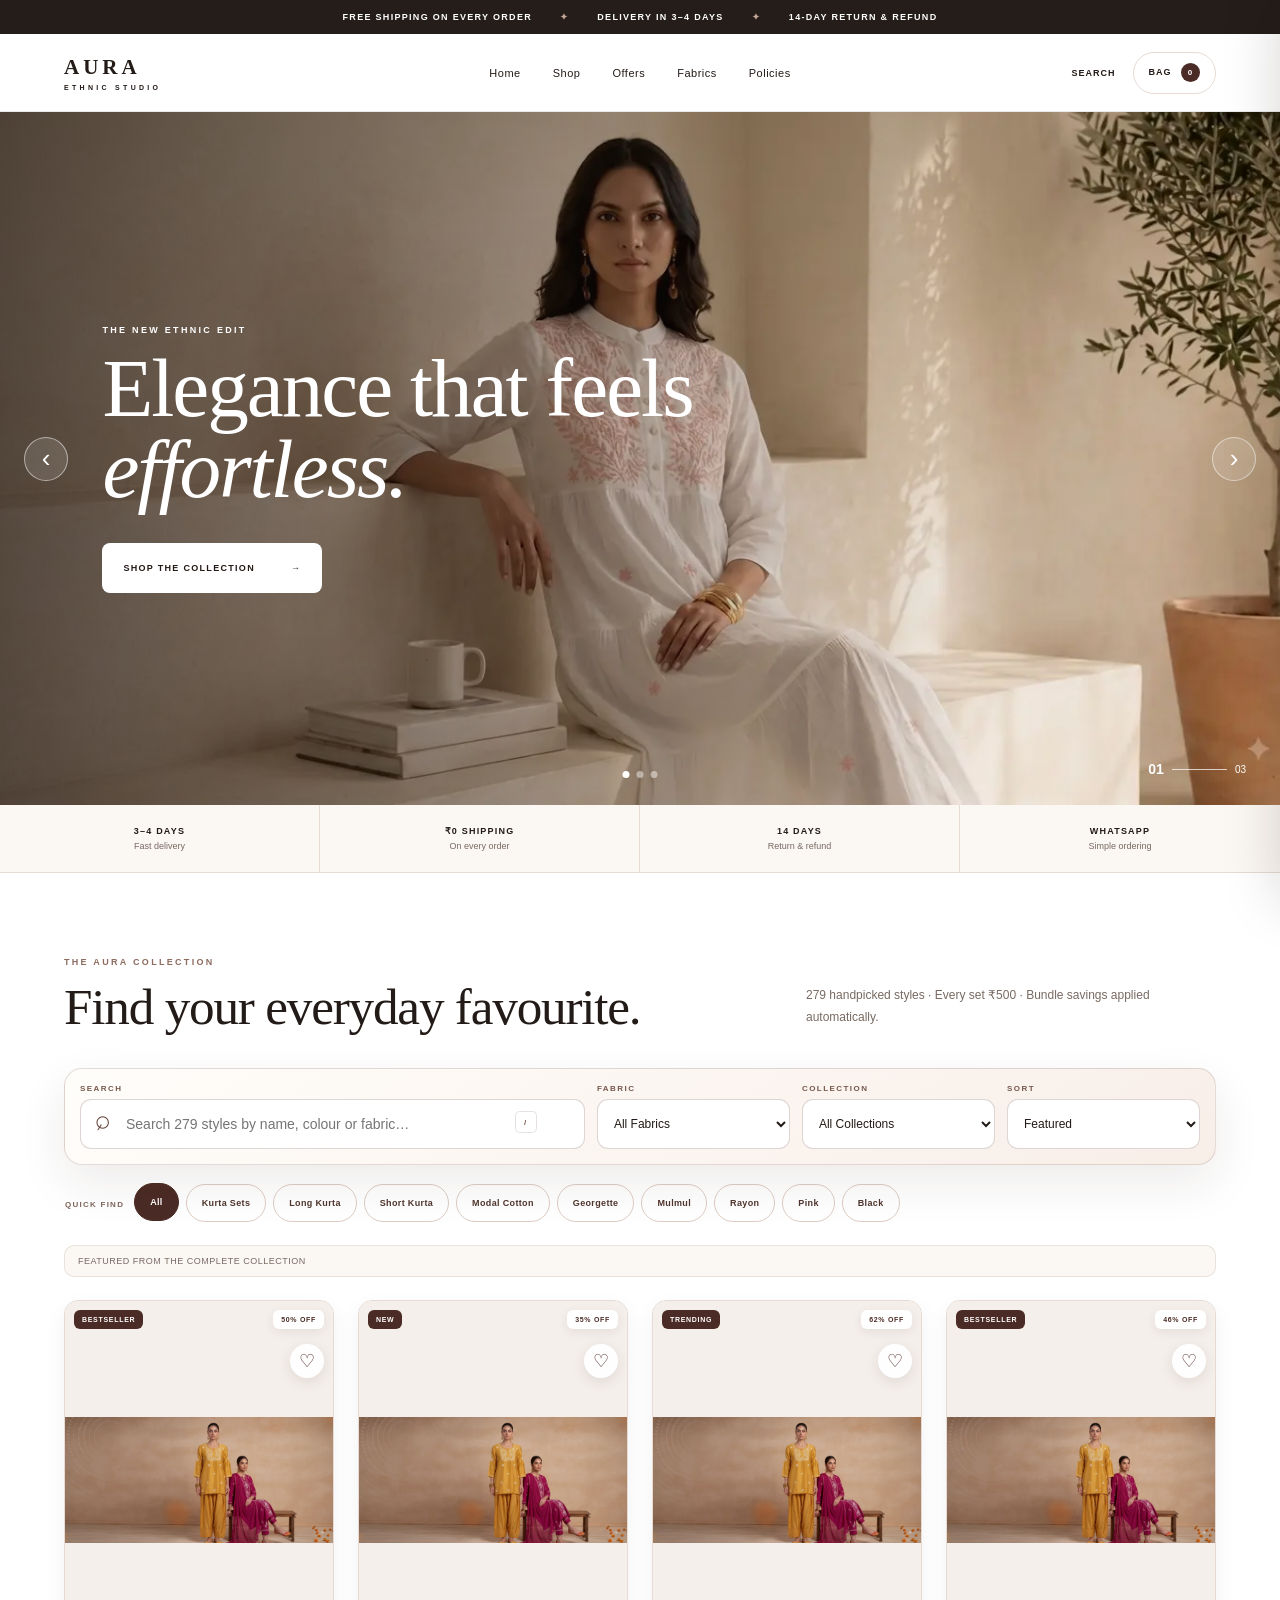
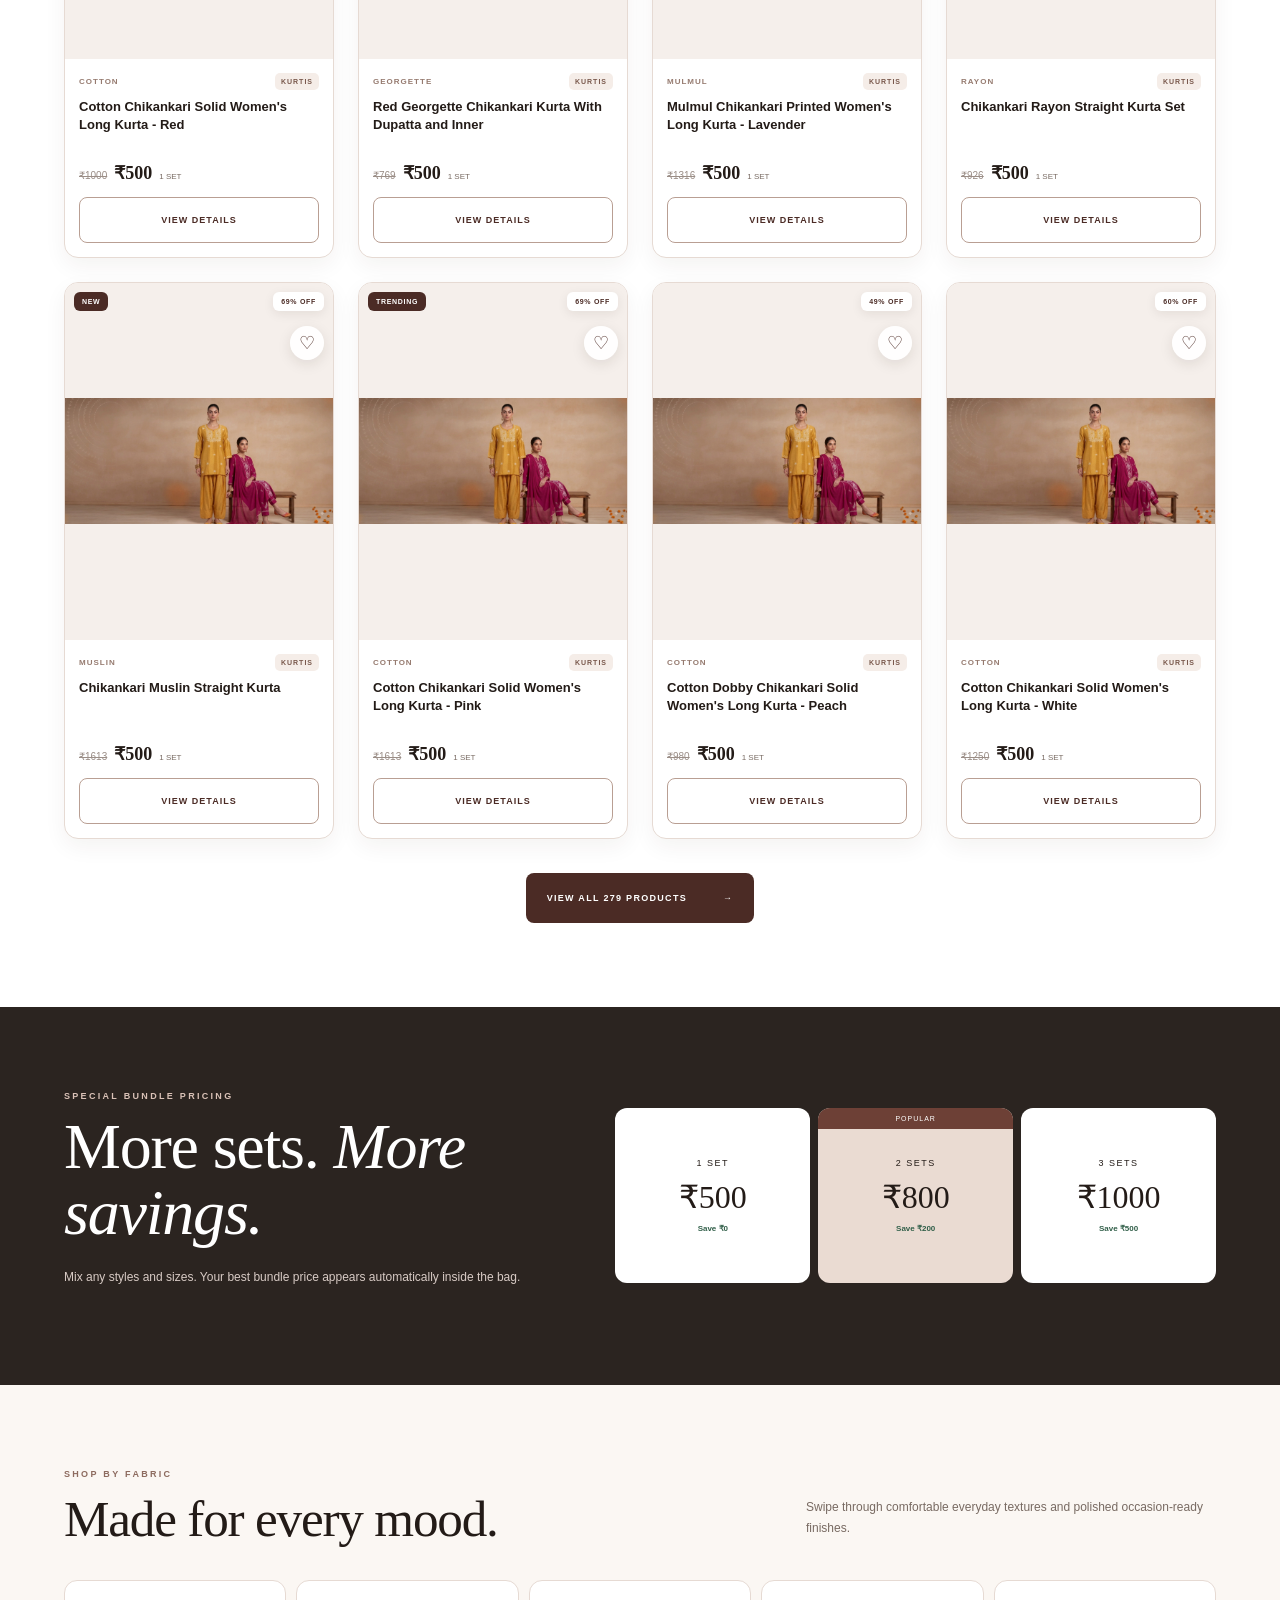
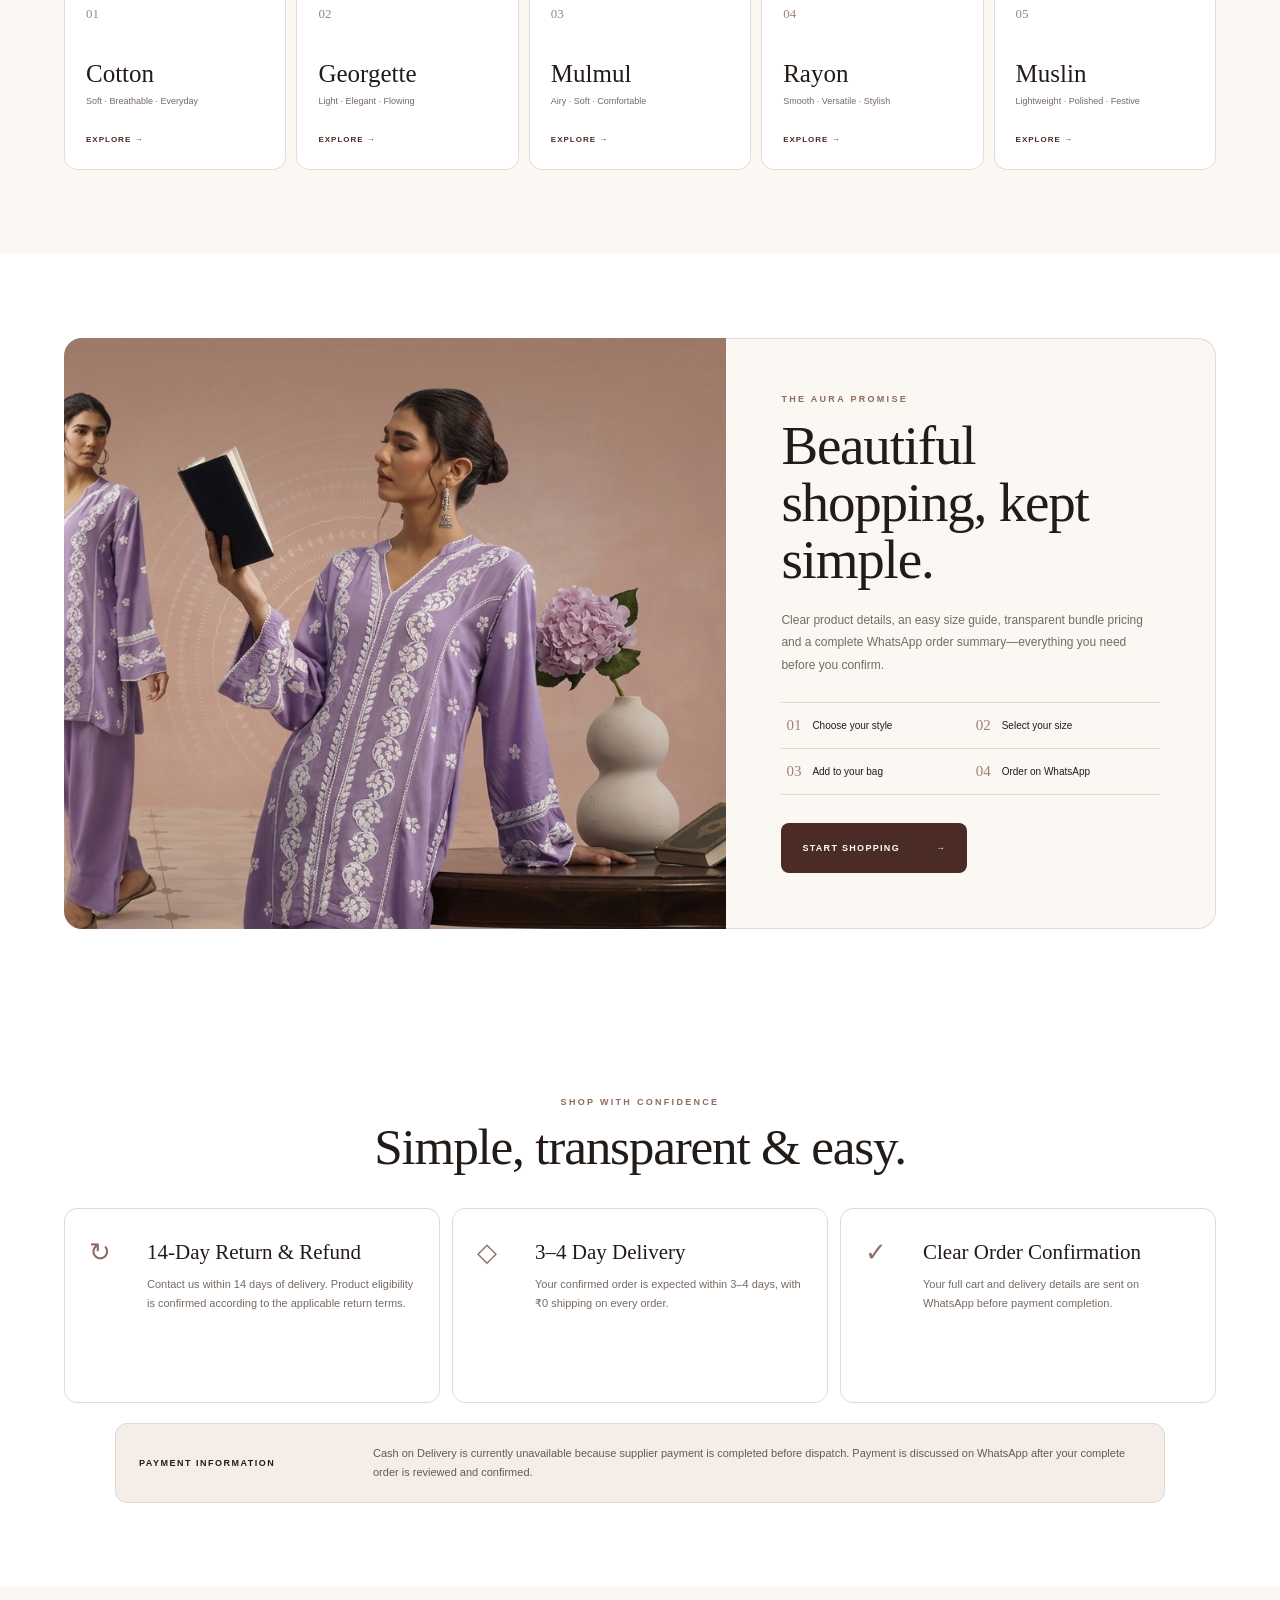
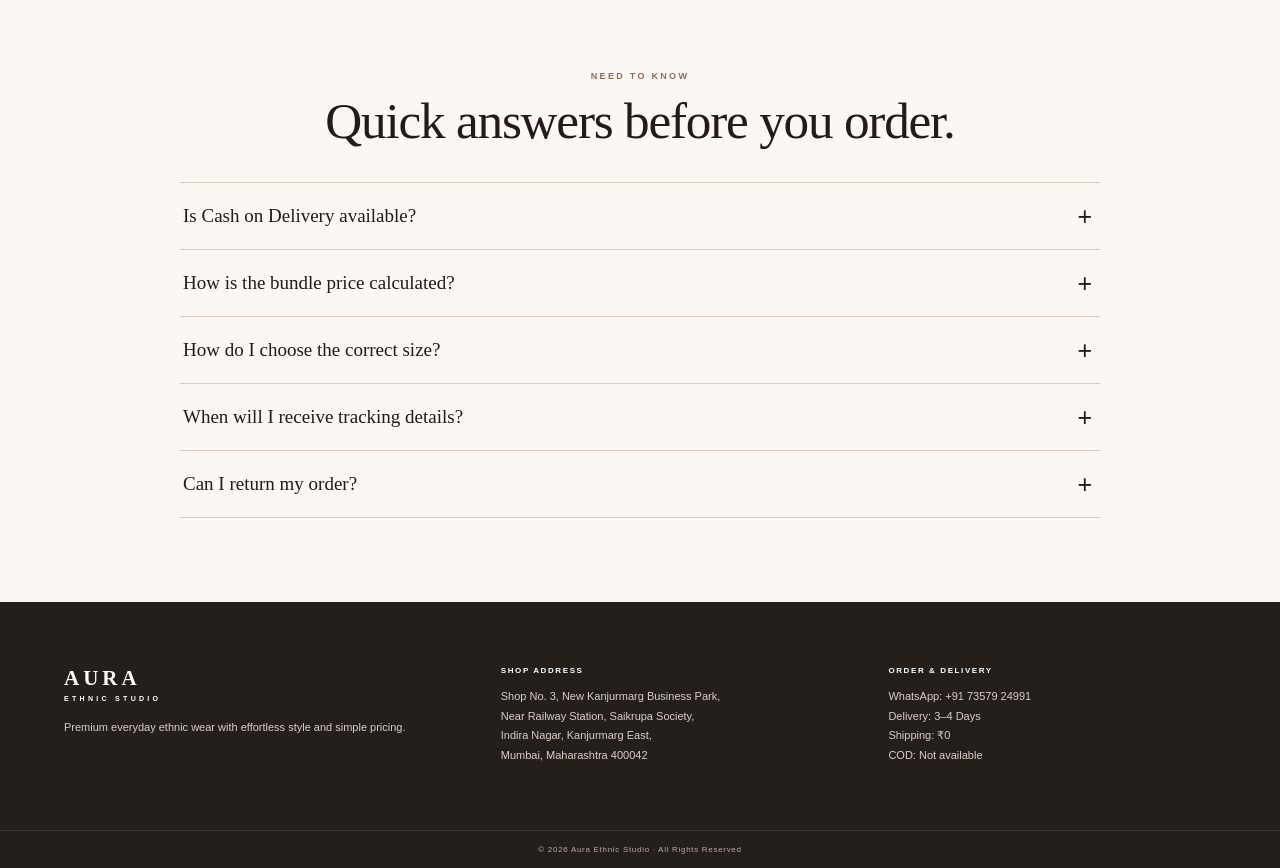
==== commit 10ed49fe: "Expand catalog and improve mobile search" ====
--- a/index.html
+++ b/index.html
@@ -1,278 +1,21 @@
-<!DOCTYPE html>
+<!doctype html>
 <html lang="en">
-<head>
-<meta charset="UTF-8">
-<meta name="viewport" content="width=device-width, initial-scale=1.0">
-<title>Aura Ethnic Studio | Premium Kurtis</title>
-<meta name="description" content="Premium kurtis by Aura Ethnic Studio. 1 set ₹500, 2 sets ₹800, 3 sets ₹1000. Free shipping. Delivery in 3–4 days.">
-<link rel="stylesheet" href="style.css">
-</head>
-<body data-page="home">
-<div class="announcement">✦ FREE SHIPPING ON EVERY ORDER &nbsp; • &nbsp; DELIVERY IN 3–4 DAYS &nbsp; • &nbsp; 14 DAYS RETURN & REFUND ✦</div>
-
-<header class="header">
-  <a href="#home" class="brand">AURA <span>ETHNIC STUDIO</span></a>
-  <nav class="desktop-nav">
-    <a href="#home">Home</a><a href="products.html">All Products</a><a href="#fabrics">Fabrics</a><a href="#policies">Policies</a><a href="#contact">Contact</a>
-  </nav>
-  <div class="actions">
-    <button id="cartBtn" aria-label="Cart">🛍 <b id="cartCount">0</b></button>
-    <button id="menuBtn" class="mobile-menu">☰</button>
-  </div>
-</header>
-
-<div id="mobileNav" class="mobile-nav"><a href="#home">Home</a><a href="products.html">All Products</a><a href="#fabrics">Fabrics</a><a href="#policies">Policies</a><a href="#contact">Contact</a></div></div>
-
-<main>
-<section id="home" class="hero">
-  <div id="heroSlider"></div>
-  <button class="hero-arrow prev" id="heroPrev">‹</button><button class="hero-arrow next" id="heroNext">›</button>
-  <div class="hero-content"><p>THE NEW ETHNIC EDIT</p><h1>Elegance that feels<br><em>effortless.</em></h1><a href="#shop" class="hero-btn">SHOP KURTIS</a></div>
-  <div id="heroDots" class="hero-dots"></div>
-</section>
-
-<section class="trust-strip">
-  <div><span>🚚</span><strong>3–4 DAYS</strong><small>Fast delivery</small></div>
-  <div><span>₹</span><strong>₹0 SHIPPING</strong><small>Always free</small></div>
-  <div><span>↻</span><strong>14 DAYS</strong><small>Return & refund</small></div>
-  <div><span>♡</span><strong>WHATSAPP</strong><small>Easy ordering</small></div>
-</section>
-
-<section id="shop" class="section collection-section">
-  <div class="collection-intro">
-    <div>
-      <p class="eyebrow">THE AURA COLLECTION</p>
-      <h2>One edit.<br><em>More to love.</em></h2>
-      <p class="sub">Signature kurtis and handpicked styles, brought together in one beautiful collection.</p>
-    </div>
-  </div>
-
-  <div class="collection-toolbar">
-    <div class="filters">
-      <select id="fabricFilter" aria-label="Filter by fabric">
-        <option value="all">All Fabrics</option><option value="Cotton">Cotton</option><option value="Georgette">Georgette</option><option value="Mulmul">Mulmul</option><option value="Rayon">Rayon</option><option value="Muslin">Muslin</option><option value="Other">Other</option>
-      </select>
-      <select id="badgeFilter" aria-label="Filter by collection">
-        <option value="all">All Collections</option><option value="New">New</option><option value="Bestseller">Bestseller</option><option value="BestSeller">BestSeller</option><option value="Trending">Trending</option>
-      </select>
-      <select id="sortFilter" aria-label="Sort products">
-        <option value="featured">Featured</option><option value="name">Name</option>
-      </select>
-    </div>
-  </div>
-
-  <div id="productGrid" class="product-grid collection-grid"></div>
-  <div id="noResults" class="no-results hidden">No products match your search.</div>
-
-  <div class="view-all-wrap catalog-links">
-    <a class="view-all-btn" href="products.html">VIEW ALL PRODUCTS <span>→</span></a>
-  </div>
-</section>
-
-<section id="fabrics" class="fabric-section section">
-  <div class="heading-center"><p class="eyebrow">CHOOSE YOUR FABRIC</p><h2>Made for every mood</h2></div>
-  <div class="fabric-grid">
-    <button data-fabric="Cotton"><span>01</span><strong>Cotton</strong><small>Soft • Breathable • Everyday</small></button>
-    <button data-fabric="Georgette"><span>02</span><strong>Georgette</strong><small>Light • Elegant • Flowing</small></button>
-    <button data-fabric="Mulmul"><span>03</span><strong>Mulmul</strong><small>Airy • Soft • Comfortable</small></button>
-    <button data-fabric="Rayon"><span>04</span><strong>Rayon</strong><small>Smooth • Versatile • Stylish</small></button>
-    <button data-fabric="Muslin"><span>05</span><strong>Muslin</strong><small>Lightweight • Polished • Festive</small></button>
-  </div>
-</section>
-
-<section class="section aura-edit">
-  <div class="heading-center aura-edit-head">
-    <p class="eyebrow">DISCOVER YOUR AURA</p>
-    <h2>Style for every kind of day</h2>
-    <p class="sub">From easy everyday dressing to polished festive looks, find a mood that feels like you.</p>
-  </div>
-  <div class="edit-grid">
-    <a class="edit-card everyday" href="products.html">
-      <span>01</span><div><small>EVERYDAY EDIT</small><h3>Soft. Easy. Effortless.</h3><p>Comfort-first kurtis made for long, easy days.</p><b>EXPLORE COLLECTION →</b></div>
-    </a>
-    <a class="edit-card festive" href="products.html">
-      <span>02</span><div><small>FESTIVE EDIT</small><h3>Dress up beautifully.</h3><p>Elegant silhouettes with a more polished ethnic feel.</p><b>EXPLORE COLLECTION →</b></div>
-    </a>
-    <a class="edit-card graceful" href="products.html">
-      <span>03</span><div><small>GRACEFUL EDIT</small><h3>Light tones. Luxe mood.</h3><p>Refined styles for a clean, graceful wardrobe.</p><b>EXPLORE COLLECTION →</b></div>
-    </a>
-  </div>
-</section>
-
-<section class="section order-journey">
-  <div class="journey-copy">
-    <p class="eyebrow">A SIMPLE SHOPPING EXPERIENCE</p>
-    <h2>From your screen<br><em>to your wardrobe.</em></h2>
-    <p>Choose your favourite style, select your size and complete your order on WhatsApp. We keep every step simple and clear.</p>
-    <a href="products.html" class="view-all-btn">START SHOPPING <span>→</span></a>
-  </div>
-  <div class="journey-steps">
-    <article><span>01</span><div><h3>Choose your style</h3><p>Browse the complete collection and open any product for details.</p></div></article>
-    <article><span>02</span><div><h3>Select your size</h3><p>Use our size guide to choose the fit that works best for you.</p></div></article>
-    <article><span>03</span><div><h3>Add to your bag</h3><p>Your bundle offer is calculated automatically inside the cart.</p></div></article>
-    <article><span>04</span><div><h3>Order on WhatsApp</h3><p>Send your complete order details for confirmation and processing.</p></div></article>
-  </div>
-</section>
-
-<section class="section brand-story">
-  <div class="brand-story-card">
-    <div class="brand-story-mark">AURA</div>
-    <div class="brand-story-copy">
-      <p class="eyebrow">OUR STYLE PHILOSOPHY</p>
-      <h2>Ethnic wear, made to feel effortless.</h2>
-      <p>Aura Ethnic Studio brings together wearable silhouettes, versatile fabrics and easy styling so your wardrobe feels beautiful without feeling complicated.</p>
-      <div class="story-points"><span>Comfort-led fabrics</span><span>Easy everyday styling</span><span>Simple bundle pricing</span></div>
-    </div>
-  </div>
-</section>
-
-<section class="pricing section">
-  <div><p class="eyebrow">SPECIAL BUNDLE PRICING</p><h2>More sets.<br><em>More savings.</em></h2><p>Pick your favourite kurtis and enjoy our simple bundle prices. Shipping stays ₹0 on every order.</p></div>
-  <div class="price-cards"><div><small>1 SET</small><strong>₹500</strong></div><div class="featured-price"><span>POPULAR</span><small>2 SETS</small><strong>₹800</strong></div><div><small>3 SETS</small><strong>₹1000</strong></div></div>
-</section>
-
-<section id="policies" class="section policies">
-  <div class="heading-center"><p class="eyebrow">SHOP WITH CONFIDENCE</p><h2>Simple, transparent & easy</h2></div>
-  <div class="policy-grid">
-    <article><i>↻</i><h3>14 Days Return & Refund</h3><p>Return and refund policy is available within 14 days, subject to the applicable policy terms.</p></article>
-    <article><i>🚚</i><h3>3–4 Days Delivery</h3><p>Your order is expected to reach you within 3–4 days. Shipping charges are always ₹0.</p></article>
-    <article><i>💬</i><h3>WhatsApp Order</h3><p>Choose your products, add them to cart and send the complete order details to us on WhatsApp.</p></article>
-  </div>
-</section>
-
-<section class="section faq-section">
-  <div class="heading-center">
-    <p class="eyebrow">NEED TO KNOW</p>
-    <h2>Quick answers before you order</h2>
-  </div>
-  <div class="faq-list">
-    <details><summary>Is Cash on Delivery available?</summary><p>COD is currently not available. Orders are completed through online payment, with confirmation provided after payment is received.</p></details>
-    <details><summary>How long does delivery take?</summary><p>Expected delivery is 3–4 days after your order is confirmed and processed.</p></details>
-    <details><summary>How much is shipping?</summary><p>Shipping is ₹0 on every order.</p></details>
-    <details><summary>Can I return my order?</summary><p>A 14-day return and refund policy is available, subject to the applicable policy terms.</p></details>
-    <details><summary>How do I choose the right size?</summary><p>Open any product, tap SIZE CHART, and compare the measurements before adding the item to your cart.</p></details>
-  </div>
-</section>
-</main>
-
-<footer id="contact">
-  <div class="footer-grid">
-    <div><a class="brand light" href="#home">AURA <span>ETHNIC STUDIO</span></a><p>Premium everyday kurtis with an effortless ethnic touch.</p></div>
-    <div><h4>SHOP ADDRESS</h4><p>Shop No. 3, New Kanjurmarg Business Park,<br>Near Railway Station, Saikrupa Society,<br>Indira Nagar, Kanjurmarg East,<br>Mumbai, Maharashtra 400042</p></div>
-    <div><h4>ORDER & DELIVERY</h4><p>WhatsApp: <strong id="footerWhatsapp">+91 XXXXXXXXXX</strong><br>Delivery: <strong>3–4 Days</strong><br>Shipping: <strong>₹0</strong></p></div>
-  </div>
-  <div class="copyright">© 2026 Aura Ethnic Studio • All Rights Reserved</div>
-</footer>
-
-<!-- PRODUCT MODAL -->
-<div id="productModal" class="modal hidden">
-  <div class="modal-box product-box">
-    <button class="close" data-close="productModal">×</button>
-    <div class="gallery"><img id="modalImage" alt="Kurti"><button id="modalPrev" class="gallery-arrow">‹</button><button id="modalNext" class="gallery-arrow">›</button><div id="modalThumbs" class="thumbs"></div></div>
-    <div class="product-details"><span id="modalBadge" class="badge"></span><p id="modalFabric" class="eyebrow"></p><h2 id="modalName"></h2><p id="modalDescription"></p><div id="modalPrice" class="modal-price"></div><div id="modalDiscount" class="modal-discount hidden"></div><div class="detail-line"><span>Fabric</span><strong id="modalFabricValue"></strong></div><div class="detail-line"><span>Delivery</span><strong>3–4 Days</strong></div><div class="detail-line"><span>Shipping</span><strong>₹0</strong></div><div class="size-row"><label class="size-label">Choose Size<select id="modalSize"><option>XXS</option><option>XS</option><option>S</option><option>M</option><option>L</option><option>XL</option><option>2XL</option><option>3XL</option><option>4XL</option><option>5XL</option></select></label><button id="sizeChartBtn" class="size-chart-btn" type="button">SIZE CHART</button></div><button id="modalAdd" class="primary full">ADD TO CART — ₹500</button></div>
-  </div>
-</div>
-
-
-<!-- SIZE CHART MODAL -->
-<div id="sizeChartModal" class="modal hidden">
-  <div class="modal-box size-chart-box">
-    <button class="close" data-close="sizeChartModal">×</button>
-    <p class="eyebrow">AURA ETHNIC STUDIO</p>
-    <h2>Size Guide</h2>
-    <p class="size-chart-note">Use this guide to choose your best fit. Measurements follow the provided Aura size reference; garment fit may vary slightly by style.</p>
-    <div class="size-table-wrap">
-      <table class="size-table">
-        <thead><tr><th>Size</th><th>Label</th><th>Bust</th><th>Waist</th><th>Length</th><th>Hip</th></tr></thead>
-        <tbody>
-          <tr><td>XXS</td><td>XXS</td><td>32 in / 81 cm</td><td>26 in</td><td>42–48 in</td><td>34 in</td></tr>
-          <tr><td>XS</td><td>XS</td><td>34 in / 86 cm</td><td>28 in</td><td>42–48 in</td><td>36 in</td></tr>
-          <tr><td>S</td><td>S</td><td>36 in / 91 cm</td><td>32 in</td><td>42–48 in</td><td>38 in</td></tr>
-          <tr><td>M</td><td>M</td><td>38 in / 97 cm</td><td>34 in</td><td>42–48 in</td><td>40 in</td></tr>
-          <tr><td>L</td><td>L</td><td>40 in / 102 cm</td><td>36 in</td><td>42–48 in</td><td>42 in</td></tr>
-          <tr><td>XL</td><td>XL</td><td>42 in / 107 cm</td><td>38 in</td><td>42–48 in</td><td>44 in</td></tr>
-          <tr><td>2XL</td><td>2XL</td><td>44 in / 112 cm</td><td>40 in</td><td>42–48 in</td><td>46 in</td></tr>
-          <tr><td>3XL</td><td>3XL</td><td>46 in / 117 cm</td><td>42 in</td><td>42–48 in</td><td>48 in</td></tr>
-          <tr><td>4XL</td><td>4XL</td><td>48 in / 122 cm</td><td>44 in</td><td>42–48 in</td><td>50 in</td></tr>
-          <tr><td>5XL</td><td>5XL</td><td>50 in / 127 cm</td><td>46 in</td><td>42–48 in</td><td>52 in</td></tr>
-        </tbody>
-      </table>
-    </div>
-    <div class="measure-help"><strong>How to measure:</strong> Bust — around the fullest part of your chest. Waist — around your natural waistline. Hip — around the fullest part of your hips. If you fall between two sizes, choose the larger size for a relaxed fit.</div>
-    <button class="primary full size-chart-done" type="button" data-close="sizeChartModal">GOT IT</button>
-  </div>
-</div>
-
-<!-- CART -->
-<aside id="cartDrawer" class="cart-drawer"><div class="cart-head"><div><p class="eyebrow">YOUR SELECTION</p><h2>Shopping Bag</h2></div><button id="closeCart">×</button></div><div id="cartItems" class="cart-items"></div><div class="cart-summary"><div><span>Sets</span><strong id="cartSets">0</strong></div><div><span>Regular price</span><strong id="cartRegular">₹0</strong></div><div class="offer-saving"><span>Bundle offer saving</span><strong id="cartSaving">−₹0</strong></div><div><span>Shipping</span><strong>₹0</strong></div><div class="grand"><span>Total after offer</span><strong id="cartTotal">₹0</strong></div><div class="bundle-note" id="cartOfferNote">Add 2 sets to unlock bundle savings.</div><button id="checkoutBtn" class="primary full">CONTINUE TO ORDER</button><small>No COD • Payment/order completion on WhatsApp.</small></div></aside>
-<div id="overlay" class="overlay"></div>
-
-<!-- CHECKOUT -->
-<div id="checkoutModal" class="modal hidden">
-  <div class="modal-box checkout-box"><button class="close" data-close="checkoutModal">×</button><p class="eyebrow">FINAL STEP</p><h2>Where should we deliver?</h2><p class="checkout-note">Please enter your complete details. We will receive everything on WhatsApp for order confirmation.</p>
-    <form id="checkoutForm">
-      <div class="form-grid"><input required id="customerName" placeholder="Full name"><input required id="customerPhone" type="tel" placeholder="Phone number"><input required id="customerEmail" type="email" placeholder="Email address"><input required id="customerPincode" inputmode="numeric" maxlength="6" placeholder="PIN code"></div>
-      <textarea required id="customerAddress" rows="3" placeholder="Full delivery address — House/Flat, Street, Area"></textarea>
-      <div class="form-grid"><input required id="customerCity" placeholder="City"><input required id="customerState" placeholder="State"></div>
-      <select required id="customerPayment"><option value="">Payment preference</option><option>Payment discussion on WhatsApp</option></select>
-      <textarea id="customerNote" rows="2" placeholder="Order note (optional)"></textarea>
-      <label class="consent"><input required type="checkbox"> I confirm that my order and contact details are correct.</label>
-      <div class="checkout-promise"><span>🚚</span><div><strong>Delivery in 3–4 days</strong><small>Shipping charges: ₹0</small></div></div>
-      <button class="primary full" type="submit">SEND COMPLETE ORDER ON WHATSAPP</button>
-    </form>
-  </div>
-</div>
-
-<script src="products-data.js"></script>
-<script src="more-products-data.js"></script>
-<script src="script.js"></script>
-
-<div id="customerNotice" class="notice-overlay" role="dialog" aria-modal="true" aria-labelledby="noticeTitle">
-  <div class="notice-modal">
-    <div class="notice-top">
-      <div>
-        <p class="notice-kicker">Please read before placing your order</p>
-        <h2 id="noticeTitle" class="notice-title">Dear Sir/Madam,</h2>
-      </div>
-      <button class="notice-close" id="noticeClose" aria-label="Close notice">×</button>
-    </div>
-    <p>We sincerely apologize, but <strong>Cash on Delivery (COD) is currently not available</strong> for our orders.</p>
-    <p>Since we have to make the payment to our company/supplier in advance before dispatching your order, we are currently accepting <strong>online payments only</strong>.</p>
-    <div class="notice-trust"><p style="margin:0"><strong>Please don’t worry about your order. 🤍</strong></p></div>
-    <p>Once your payment is successfully received:</p>
-    <ul class="notice-list">
-      <li>Your order will be <strong>confirmed and processed</strong>.</li>
-      <li>You will receive an <strong>order confirmation</strong>.</li>
-      <li>Your order will be <strong>securely packed and dispatched</strong>.</li>
-      <li><strong>Tracking details will be provided</strong> once your order is shipped.</li>
-      <li>We also provide a <strong>14-day return and refund policy</strong> as per our terms.</li>
-    </ul>
-    <p>We completely understand that online shopping requires trust. Your satisfaction and trust are very important to us, and we always aim to provide a safe and reliable shopping experience.</p>
-    <p><strong>Thank you for trusting Aura Ethnic Studio. 🤍</strong></p>
-    <button class="notice-action" id="noticeOkay">I HAVE READ &amp; UNDERSTAND</button>
-  </div>
-</div>
-<script>
-(function(){
-  function initNotice(){
-    var overlay=document.getElementById('customerNotice');
-    if(!overlay)return;
-    var close=document.getElementById('noticeClose'), ok=document.getElementById('noticeOkay');
-    function hide(){overlay.classList.remove('show');document.body.classList.remove('notice-open');}
-    function show(){overlay.classList.add('show');document.body.classList.add('notice-open');}
-    if(close)close.addEventListener('click',hide);
-    if(ok)ok.addEventListener('click',hide);
-    overlay.addEventListener('click',function(e){if(e.target===overlay)hide();});
-    document.addEventListener('keydown',function(e){if(e.key==='Escape')hide();});
-    show();
-  }
-  if(document.readyState==='loading')document.addEventListener('DOMContentLoaded',initNotice);else initNotice();
-})();
-</script>
-
-<div class="mobile-shop-bar">
-  <a href="products.html">VIEW PRODUCTS</a>
-  <button type="button" onclick="document.getElementById('cartBtn')?.click()">OPEN BAG</button>
-</div>
-</body>
-</html>+  <head>
+    <meta charset="UTF-8" />
+    <meta name="viewport" content="width=device-width, initial-scale=1.0" />
+    <meta name="theme-color" content="#241d19" />
+    <meta name="description" content="Aura Ethnic Studio — premium ethnic wear with simple bundle pricing, free shipping and 14-day returns." />
+    <title>Aura Ethnic Studio</title>
+    <link rel="preconnect" href="https://lucknowichikan.com" />
+    <link rel="dns-prefetch" href="https://lucknowichikan.com" />
+    <script src="./products-data.js"></script>
+    <script src="./more-products-data.js"></script>
+    <script type="module" crossorigin src="./assets/index-RrG8TB6h.js"></script>
+    <link rel="stylesheet" crossorigin href="./assets/index-CadshQGV.css">
+    <link rel="stylesheet" href="./search-enhancements.css" />
+    <script defer src="./search-enhancements.js"></script>
+  </head>
+  <body>
+    <div id="root"></div>
+  </body>
+</html>
--- a/assets/index-CadshQGV.css
+++ b/assets/index-CadshQGV.css
@@ -0,0 +1 @@
+:root{--ink:#231b17;--brown:#4b2b25;--brown-dark:#301d19;--muted:#786a62;--cream:#fbf7f3;--sand:#eee1d8;--soft:#f5ede8;--line:#e6dad3;--green:#315f49;--paper:#fff}*{box-sizing:border-box}html{scroll-behavior:smooth;scroll-padding-top:100px}body{background:var(--paper);color:var(--ink);-webkit-font-smoothing:antialiased;margin:0;font-family:Arial,Helvetica,sans-serif;overflow-x:hidden}button,input,select,textarea{font:inherit}button,a,select{-webkit-tap-highlight-color:transparent;touch-action:manipulation}button{cursor:pointer}a{color:inherit;text-decoration:none}img{max-width:100%}.announcement{color:#fff;text-transform:uppercase;letter-spacing:1.3px;text-align:center;background:#241d19;justify-content:center;align-items:center;gap:28px;min-height:34px;font-size:9px;font-weight:700;display:flex}.announcement span+span:before{content:"✦";color:#c5a99c;margin-right:28px}.site-header{z-index:80;-webkit-backdrop-filter:blur(16px);backdrop-filter:blur(16px);background:#fffffff5;border-bottom:1px solid #4b2b251a;grid-template-columns:1fr auto 1fr;align-items:center;height:78px;padding:0 clamp(20px,5vw,76px);display:grid;position:sticky;top:0}.brand{letter-spacing:4px;width:max-content;font:600 21px Georgia,serif}.brand small{letter-spacing:3.3px;text-align:center;margin-top:4px;font:600 7px Arial,sans-serif;display:block}.desktop-nav{letter-spacing:.5px;gap:32px;font-size:11px;display:flex}.desktop-nav a{padding:12px 0;position:relative}.desktop-nav a:after{content:"";background:var(--brown);height:1px;transition:all .25s;position:absolute;bottom:7px;left:0;right:100%}.desktop-nav a:hover:after{right:0}.header-actions{justify-self:end;align-items:center;gap:5px;display:flex}.header-actions button{text-transform:uppercase;letter-spacing:1px;min-height:42px;color:var(--ink);background:0 0;border:0;padding:0 12px;font-size:9px;font-weight:800}.header-actions .bag-button{border:1px solid var(--line);border-radius:999px;padding:0 15px}.bag-button b,.mobile-bottom-nav b{background:var(--brown);color:#fff;border-radius:50%;place-items:center;min-width:19px;height:19px;margin-left:6px;font-size:8px;display:inline-grid}.menu-button{display:none}.mobile-menu-panel{z-index:180;background:#fff;width:min(420px,90vw);height:100dvh;padding:31px 25px;transition:transform .3s;position:fixed;top:0;right:0;transform:translate(105%);box-shadow:-20px 0 55px #1e120c2e}.mobile-menu-panel.open{transform:none}.mobile-menu-panel>.icon-close{position:absolute;top:18px;right:18px}.mobile-menu-panel>.brand{margin:36px 0 38px;display:block}.mobile-menu-panel nav{border-top:1px solid var(--line);display:grid}.mobile-menu-panel nav a{border-bottom:1px solid var(--line);padding:19px 2px;font:400 23px Georgia,serif}.menu-search{background:var(--brown);color:#fff;letter-spacing:1.2px;border:0;border-radius:9px;width:100%;min-height:50px;margin-top:25px;font-size:9px;font-weight:800}.hero{background:#cdb6a7;height:min(730px,77svh);min-height:540px;position:relative;overflow:hidden}.hero-slide{object-fit:cover;opacity:0;width:100%;height:100%;transition:opacity .85s,transform 5.2s;display:block;position:absolute;inset:0;transform:scale(1.025)}.hero-slide.active{opacity:1;transform:scale(1)}.hero-center{object-position:center 38%}.hero-left,.hero-right{object-position:center}.hero-shade{background:linear-gradient(90deg,#1c130fa6 0,#1c130f4d 42%,#1c130f0a 76%);position:absolute;inset:0}.hero-copy{z-index:2;color:#fff;max-width:650px;position:absolute;top:50%;left:clamp(26px,8vw,120px);transform:translateY(-50%)}.hero-copy>p,.eyebrow{letter-spacing:2.3px;text-transform:uppercase;margin:0 0 13px;font-size:9px;font-weight:800}.hero-copy h1{letter-spacing:-2px;max-width:650px;margin:0 0 32px;font:400 clamp(48px,6.5vw,86px)/.98 Georgia,serif}.hero-copy h1 em,.offer h2 em{font-weight:400}.primary-button{letter-spacing:1.3px;text-transform:uppercase;border:0;border-radius:8px;justify-content:space-between;align-items:center;gap:36px;min-height:50px;padding:0 21px;font-size:9px;font-weight:800;display:inline-flex}.primary-button.light{color:var(--ink);background:#fff}.primary-button.dark{background:var(--brown);color:#fff}.primary-button.center{width:max-content;margin:34px auto 0;display:flex}.hero-arrow{z-index:4;color:#fff;background:#ffffff1f;border:1px solid #ffffff80;border-radius:50%;place-items:center;width:44px;height:44px;font-size:26px;display:grid;position:absolute;top:50%;transform:translateY(-50%)}.hero-prev{left:24px}.hero-next{right:24px}.hero-dots{z-index:4;gap:7px;display:flex;position:absolute;bottom:27px;left:50%;transform:translate(-50%)}.hero-dots button{background:#ffffff73;border:0;border-radius:50%;width:7px;height:7px;padding:0}.hero-dots button.active{background:#fff}.hero-index{z-index:3;color:#fff;align-items:center;gap:8px;font-size:10px;display:flex;position:absolute;bottom:28px;right:34px}.hero-index b{font-size:14px}.hero-index span{background:#ffffffb8;width:55px;height:1px}.trust-strip{background:var(--cream);border-bottom:1px solid var(--line);grid-template-columns:repeat(4,1fr);display:grid}.trust-strip article{text-align:center;border-right:1px solid var(--line);padding:21px 12px}.trust-strip article:last-child{border-right:0}.trust-strip b,.trust-strip span{display:block}.trust-strip b{letter-spacing:1.2px;font-size:9px}.trust-strip span{color:var(--muted);margin-top:5px;font-size:9px}.section{padding:84px clamp(18px,5vw,76px)}.section-heading{justify-content:space-between;align-items:end;gap:40px;margin-bottom:35px;display:flex}.section-heading h2,.offer h2,.editorial h2,.size-guide-sheet h2,.checkout-heading h2{letter-spacing:-1.2px;margin:0;font:400 clamp(36px,4vw,56px)/1.04 Georgia,serif}.section-heading>p{max-width:410px;color:var(--muted);margin:0 0 5px;font-size:12px;line-height:1.8}.eyebrow{color:#8d6b5f}.center-heading{text-align:center;justify-content:center}.catalog-tools{z-index:10;border:1px solid var(--line);background:var(--cream);border-radius:14px;grid-template-columns:minmax(280px,1.7fr) repeat(3,minmax(145px,.65fr));gap:9px;margin-bottom:17px;padding:12px;display:grid;position:relative}.catalog-tools label{gap:6px;min-width:0;display:grid;position:relative}.catalog-tools label>span{letter-spacing:1.2px;color:#8f7a70;font-size:7.5px;font-weight:800}.catalog-tools input,.catalog-tools select{width:100%;height:45px;color:var(--ink);background:#fff;border:1px solid #d9cbc3;border-radius:8px;outline:0;padding:0 12px;font-size:11px}.catalog-tools input:focus,.catalog-tools select:focus{border-color:#9d7869;box-shadow:0 0 0 3px #6f3d3514}.search-field i{color:#7f685d;font:22px Georgia,serif;position:absolute;bottom:9px;right:13px}.search-field input{padding-right:40px}.catalog-summary{color:var(--muted);letter-spacing:.5px;text-transform:uppercase;justify-content:space-between;align-items:center;gap:15px;margin:0 2px 23px;font-size:9px;display:flex}.catalog-summary button{border:0;border-bottom:1px solid var(--brown);color:var(--brown);letter-spacing:1px;background:0 0;padding:3px 0;font-size:8px;font-weight:800}.product-grid{grid-template-columns:repeat(4,minmax(0,1fr));gap:24px;display:grid}.product-card{border:1px solid var(--line);background:#fff;border-radius:14px;min-width:0;transition:transform .25s,box-shadow .25s;position:relative;overflow:hidden}.product-card:hover{transform:translateY(-4px);box-shadow:0 18px 45px #3421191a}.product-media{aspect-ratio:3/4;background:#f5efeb;border:0;width:100%;padding:0;display:block;position:relative;overflow:hidden}.product-media img{object-fit:contain;background:#f5efeb;width:100%;height:100%;display:block}.product-badge,.sale-badge{letter-spacing:.7px;text-transform:uppercase;border-radius:6px;padding:6px 8px;font-size:7px;font-weight:800;position:absolute;top:9px}.product-badge{background:var(--brown);color:#fff;left:9px}.sale-badge{color:var(--brown);background:#fff;right:9px;box-shadow:0 3px 11px #22181214}.favourite-button{z-index:4;width:34px;height:34px;color:var(--brown);background:#fffffff5;border:0;border-radius:50%;place-items:center;padding:0;font-size:18px;display:grid;position:absolute;top:43px;right:9px;box-shadow:0 4px 14px #231b171a}.favourite-button.active{background:var(--brown);color:#fff}.product-copy{padding:14px}.product-meta{color:#967b70;letter-spacing:1px;text-transform:uppercase;justify-content:space-between;align-items:center;gap:8px;font-size:8px;font-weight:800;display:flex}.product-meta b{text-overflow:ellipsis;white-space:nowrap;background:var(--soft);color:#79584c;border-radius:5px;max-width:48%;padding:5px 6px;font-size:7px;overflow:hidden}.product-copy h3{min-height:56px;margin:8px 0;font-size:13px;line-height:1.42}.product-price{flex-wrap:wrap;align-items:baseline;gap:7px;display:flex}.product-price del{color:#9b8e87;font-size:10px}.product-price strong{font:600 18px Georgia,serif}.product-price span{color:var(--muted);text-transform:uppercase;font-size:8px}.view-details{width:100%;min-height:46px;color:var(--brown);letter-spacing:1px;background:#fff;border:1px solid #b99f93;border-radius:8px;margin-top:13px;font-size:9px;font-weight:800}.view-details:hover{background:var(--brown);color:#fff;border-color:var(--brown)}.empty-state{text-align:center;background:var(--cream);border:1px dashed #d6c5bd;border-radius:14px;place-content:center;justify-items:center;min-height:280px;display:grid}.empty-state b{font:400 27px Georgia,serif}.empty-state span{color:var(--muted);margin:8px 0 20px;font-size:11px}.empty-state button{background:var(--brown);color:#fff;letter-spacing:1px;border:0;border-radius:8px;min-height:44px;padding:0 18px;font-size:8px;font-weight:800}.pagination{flex-wrap:wrap;justify-content:center;gap:7px;margin-top:34px;display:flex}.pagination button{border:1px solid var(--line);min-width:42px;height:42px;color:var(--ink);background:#fff;border-radius:8px;padding:0 10px;font-size:10px}.pagination button.active{background:var(--brown);color:#fff;border-color:var(--brown)}.pagination button:disabled{opacity:.35;cursor:not-allowed}.offer{color:#fff;background:#2b2420;grid-template-columns:.9fr 1.1fr;align-items:center;gap:60px;display:grid}.offer .eyebrow{color:#d9c1b6}.offer h2{font-size:clamp(42px,5vw,64px)}.offer>div>p:last-child{color:#d8cbc5;max-width:520px;margin-top:20px;font-size:12px;line-height:1.8}.offer-cards{grid-template-columns:repeat(3,1fr);gap:8px;display:grid}.offer-cards article{text-align:center;min-height:175px;color:var(--ink);background:#fff;border-radius:12px;place-content:center;display:grid;position:relative}.offer-cards span,.offer-cards b,.offer-cards small{display:block}.offer-cards span{letter-spacing:1.5px;font-size:9px}.offer-cards b{margin-top:10px;font:500 32px Georgia,serif}.offer-cards small{color:var(--green);margin-top:8px;font-size:8px;font-weight:800}.offer-cards .popular{background:#eadbd2}.offer-cards i{color:#fff;letter-spacing:1px;background:#6d4036;border-radius:12px 12px 0 0;padding:7px;font-size:7px;font-style:normal;position:absolute;top:0;left:0;right:0}.fabrics{background:var(--cream)}.fabric-rail{grid-template-columns:repeat(5,1fr);gap:10px;display:grid}.fabric-rail button{border:1px solid var(--line);min-height:190px;color:var(--ink);text-align:left;background:#fff;border-radius:13px;flex-direction:column;align-items:flex-start;padding:25px 21px;transition:all .25s;display:flex}.fabric-rail button:hover{transform:translateY(-4px);box-shadow:0 14px 30px #281a1414}.fabric-rail span{color:#9e877b;font:400 13px Georgia,serif}.fabric-rail b{margin-top:38px;font:400 25px Georgia,serif}.fabric-rail small{color:var(--muted);margin-top:7px;font-size:9px;line-height:1.5}.fabric-rail i{letter-spacing:1px;color:var(--brown);margin-top:auto;padding-top:20px;font-size:8px;font-style:normal;font-weight:800}.editorial{background:#fff;grid-template-columns:1.15fr .85fr;align-items:stretch;gap:0;display:grid}.editorial-image{background:var(--sand);border-radius:18px 0 0 18px;min-height:560px;overflow:hidden}.editorial-image img{object-fit:cover;object-position:38% center;width:100%;height:100%;display:block}.editorial-copy{border:1px solid var(--line);background:var(--cream);border-left:0;border-radius:0 18px 18px 0;flex-direction:column;justify-content:center;padding:55px;display:flex}.editorial h2{font-size:clamp(39px,4.3vw,60px)}.editorial-copy>p:not(.eyebrow){color:var(--muted);margin:20px 0 25px;font-size:12px;line-height:1.9}.promise-list{border-top:1px solid var(--line);grid-template-columns:1fr 1fr;margin-bottom:28px;display:grid}.promise-list span{border-bottom:1px solid var(--line);align-items:center;gap:11px;padding:14px 5px;font-size:10px;display:flex}.promise-list b{color:#a18274;font:400 15px Georgia,serif}.editorial-copy .primary-button{width:max-content}.policies{background:#fff}.policy-grid{grid-template-columns:repeat(3,1fr);gap:12px;display:grid}.policy-grid article{border:1px solid var(--line);background:#fff;border-radius:13px;grid-template-columns:44px 1fr;gap:14px;min-height:195px;padding:28px 24px;display:grid}.policy-grid article>span{color:#8f6d60;font:400 26px Georgia,serif}.policy-grid h3{margin:3px 0 10px;font:400 21px Georgia,serif}.policy-grid p{color:var(--muted);margin:0;font-size:11px;line-height:1.75}.cod-note{background:var(--soft);border:1px solid #e5d7ce;border-radius:12px;grid-template-columns:210px 1fr;align-items:center;gap:24px;max-width:1050px;margin:20px auto 0;padding:20px 23px;display:grid}.cod-note b{letter-spacing:1.5px;font-size:9px}.cod-note p{color:#69584f;margin:0;font-size:11px;line-height:1.7}.faq{background:var(--cream)}.faq-list{border-top:1px solid #d8cbc3;max-width:920px;margin:auto}.faq-list details{border-bottom:1px solid #d8cbc3}.faq-list summary{cursor:pointer;padding:22px 45px 22px 3px;font:400 19px Georgia,serif;list-style:none;position:relative}.faq-list summary::-webkit-details-marker{display:none}.faq-list summary:after{content:"+";font:300 25px Arial,sans-serif;position:absolute;top:50%;right:8px;transform:translateY(-50%)}.faq-list details[open] summary:after{content:"−"}.faq-list details p{max-width:760px;color:var(--muted);margin:0;padding:0 45px 22px 3px;font-size:11px;line-height:1.8}footer{color:#fff;background:#251f1c}.footer-grid{grid-template-columns:1.15fr 1fr 1fr;gap:60px;padding:64px clamp(22px,5vw,76px);display:grid}.light-brand{color:#fff;margin-bottom:16px;display:block}.footer-grid h3{letter-spacing:1.6px;margin:0 0 12px;font-size:8px}.footer-grid p{color:#d9cec8;margin:0;font-size:11px;line-height:1.8}.footer-grid a:hover{color:#fff}.copyright{text-align:center;letter-spacing:.7px;color:#b9aaa2;border-top:1px solid #ffffff1a;padding:14px;font-size:8px}.mobile-bottom-nav{display:none}.icon-close{width:44px;height:44px;color:var(--ink);background:#fff;border:0;border-radius:50%;place-items:center;padding:0;font-size:27px;display:grid;box-shadow:0 4px 18px #1e140f1f}.layer-shade{-webkit-backdrop-filter:blur(4px);backdrop-filter:blur(4px);background:#120c09a3;border:0;position:fixed;inset:0}.menu-shade{z-index:170}.modal-layer{z-index:200;-webkit-backdrop-filter:blur(6px);backdrop-filter:blur(6px);background:#120c09b3;justify-content:center;align-items:center;padding:20px;display:flex;position:fixed;inset:0}.product-sheet{background:#fff;border-radius:20px;grid-template-columns:1.05fr .95fr;width:min(1120px,100%);max-height:94dvh;display:grid;position:relative;overflow:hidden;box-shadow:0 28px 90px #00000047}.product-sheet>.icon-close{z-index:8;position:absolute;top:14px;right:15px}.product-gallery{background:#f4eeea;min-height:650px;position:relative;overflow:hidden}.product-gallery>img{object-fit:contain;background:#f4eeea;width:100%;height:100%;max-height:94dvh;display:block}.gallery-arrow{background:#fffffff2;border:0;border-radius:50%;place-items:center;width:42px;height:42px;padding:0;font-size:26px;display:grid;position:absolute;top:46%;transform:translateY(-50%);box-shadow:0 4px 17px #2319121f}.gallery-prev{left:13px}.gallery-next{right:13px}.gallery-count{color:#fff;letter-spacing:1px;background:#241c19bf;border-radius:6px;padding:7px 9px;font-size:8px;position:absolute;bottom:82px;left:15px}.thumbnails{scrollbar-width:none;gap:7px;max-width:calc(100% - 90px);display:flex;position:absolute;bottom:13px;left:50%;overflow-x:auto;transform:translate(-50%)}.thumbnails::-webkit-scrollbar{display:none}.thumbnails button{background:#fff;border:2px solid #0000;border-radius:7px;flex:0 0 48px;width:48px;height:61px;padding:2px}.thumbnails button.active{border-color:var(--brown)}.thumbnails img{object-fit:cover;border-radius:4px;width:100%;height:100%;display:block}.product-details{background:#fff;flex-direction:column;min-width:0;max-height:94dvh;display:flex}.detail-scroll{flex:1;padding:56px 46px 25px;overflow:auto}.detail-badge{background:var(--brown);color:#fff;letter-spacing:1px;text-transform:uppercase;border-radius:6px;margin-bottom:13px;padding:6px 9px;font-size:7px;font-weight:800;display:inline-block}.product-details h2{letter-spacing:-.8px;margin:9px 0 16px;font:400 clamp(31px,3.2vw,46px)/1.05 Georgia,serif}.product-description{color:var(--muted);margin:0 0 15px;font-size:12px;line-height:1.8}.modal-price{flex-wrap:wrap;align-items:baseline;gap:10px;padding:12px 0 18px;display:flex}.modal-price del{color:#9b8e87;font-size:12px}.modal-price b{font:600 29px Georgia,serif}.modal-price span{background:var(--soft);color:#7e5043;border-radius:5px;padding:5px 7px;font-size:8px;font-weight:800}.modal-price small{width:100%;color:var(--muted);text-transform:uppercase;font-size:8px}.detail-facts{border-block:1px solid var(--line)}.detail-facts span{border-bottom:1px solid var(--line);color:var(--muted);justify-content:space-between;padding:13px 0;font-size:10px;display:flex}.detail-facts span:last-child{border-bottom:0}.detail-facts b{color:var(--ink)}.size-header{justify-content:space-between;align-items:end;gap:20px;margin:19px 0 10px;display:flex}.size-header>div{gap:4px;display:grid}.size-header span{letter-spacing:1px;font-size:9px;font-weight:800}.size-header small{color:var(--muted);font-size:9px}.size-header button{min-height:42px;color:var(--brown);letter-spacing:1px;background:#fff;border:1px solid #a68b7f;border-radius:8px;padding:0 14px;font-size:8px;font-weight:800}.size-chips{scrollbar-width:none;gap:7px;padding-bottom:6px;display:flex;overflow-x:auto}.size-chips::-webkit-scrollbar{display:none}.size-chips button{height:46px;color:var(--ink);background:#fff;border:1px solid #d5c7bf;border-radius:8px;flex:0 0 46px;padding:0;font-size:10px;font-weight:700}.size-chips button.active{border-color:var(--brown);background:var(--brown);color:#fff}.detail-trust{background:var(--cream);color:#6d5b51;text-align:center;border-radius:8px;margin-top:15px;padding:12px;font-size:9px;line-height:1.5}.add-to-bag,.checkout-button{background:var(--brown);color:#fff;letter-spacing:1.3px;border:0;width:100%;min-height:58px;font-size:10px;font-weight:800}.add-to-bag{flex:none}.top-layer{z-index:240}.size-guide-sheet{background:#fff;border-radius:18px;width:min(850px,100%);max-height:92dvh;padding:43px;position:relative;overflow:auto}.size-guide-sheet>.icon-close{position:absolute;top:13px;right:14px}.size-guide-sheet h2{font-size:45px}.size-guide-sheet>p:not(.eyebrow){color:var(--muted);max-width:650px;font-size:11px;line-height:1.7}.size-table-wrap{border:1px solid var(--line);border-radius:10px;margin-top:20px;overflow:auto}.size-table-wrap table{border-collapse:collapse;width:100%;min-width:680px}.size-table-wrap th,.size-table-wrap td{text-align:center;border-right:1px solid var(--line);border-bottom:1px solid var(--line);padding:13px 10px;font-size:10px}.size-table-wrap th:last-child,.size-table-wrap td:last-child{border-right:0}.size-table-wrap tr:last-child td{border-bottom:0}.size-table-wrap th{color:#fff;letter-spacing:1px;text-transform:uppercase;background:#312824;font-size:8px}.size-table-wrap tbody tr:nth-child(2n){background:var(--cream)}.size-table-wrap td:first-child{font-weight:800}.measure-help{background:var(--soft);border-radius:9px;align-items:center;gap:18px;margin:16px 0;padding:14px 16px;display:flex}.measure-help b{letter-spacing:1px;white-space:nowrap;font-size:8px}.measure-help span{color:var(--muted);font-size:10px;line-height:1.6}.size-done{width:100%;display:flex}.cart-layer{z-index:210;pointer-events:none;visibility:hidden;position:fixed;inset:0}.cart-layer.open{pointer-events:auto;visibility:visible}.cart-layer>.layer-shade{opacity:0;transition:all .25s}.cart-layer.open>.layer-shade{opacity:1}.cart-drawer{background:#fff;flex-direction:column;width:min(470px,100%);height:100dvh;transition:transform .32s;display:flex;position:absolute;top:0;right:0;transform:translate(105%);box-shadow:-22px 0 60px #1e120c33}.cart-layer.open .cart-drawer{transform:none}.cart-head{border-bottom:1px solid var(--line);justify-content:space-between;align-items:center;gap:20px;padding:21px 20px;display:flex}.cart-head h2{margin:4px 0 0;font:400 28px Georgia,serif}.cart-head .eyebrow{margin:0}.cart-items{flex:1;padding:18px;overflow:auto}.cart-item{border-bottom:1px solid var(--line);grid-template-columns:76px minmax(0,1fr) auto;gap:12px;margin-bottom:17px;padding-bottom:17px;display:grid}.cart-item>img{object-fit:contain;background:var(--soft);border-radius:8px;width:76px;height:98px;display:block}.cart-item h3{margin:2px 0 6px;font-size:11px;line-height:1.4}.cart-item p{color:var(--muted);margin:0;font-size:9px}.quantity{align-items:center;gap:8px;margin-top:10px;display:flex}.quantity button{background:#fff;border:1px solid #d8cbc4;border-radius:7px;width:34px;height:34px;padding:0;font-size:16px}.quantity span{text-align:center;min-width:16px;font-size:11px}.remove-item{color:#8a695c;letter-spacing:.8px;background:0 0;border:0;border-bottom:1px solid #9d7e70;align-self:start;min-height:34px;padding:0 3px;font-size:7px;font-weight:800}.empty-bag{text-align:center;place-content:center;justify-items:center;height:100%;display:grid}.empty-bag>span{font:400 36px Georgia,serif}.empty-bag h3{margin:10px 0 5px;font:400 27px Georgia,serif}.empty-bag p{color:var(--muted);margin:0 0 20px;font-size:10px}.empty-bag .primary-button{min-height:46px}.cart-summary{padding:17px 18px calc(17px + env(safe-area-inset-bottom));border-top:1px solid var(--line);background:#fff;flex:none}.cart-summary>div{justify-content:space-between;gap:20px;padding:5px 0;font-size:11px;display:flex}.cart-summary .saving{color:var(--green);background:#eef7f1;border-radius:8px;margin:6px -2px;padding:9px 10px;font-weight:800}.cart-summary .grand-total{border-top:1px solid var(--line);margin-top:7px;padding-top:13px;font:400 19px Georgia,serif}.offer-message{background:var(--cream);color:#6b5044;border:1px solid #e8d8ce;border-radius:8px;padding:10px 11px;font-size:9px;line-height:1.5}.checkout-button{border-radius:9px;min-height:53px}.checkout-button:disabled{opacity:.45;cursor:not-allowed}.cart-summary>small{text-align:center;color:var(--muted);margin-top:8px;font-size:8px;display:block}.checkout-layer{z-index:230;align-items:center}.checkout-sheet{background:#fff;border-radius:19px;width:min(1050px,100%);max-height:94dvh;padding:42px;position:relative;overflow:auto}.checkout-sheet>.icon-close{position:absolute;top:13px;right:14px}.checkout-heading h2{font-size:46px}.checkout-heading>p:last-child{color:var(--muted);font-size:11px;line-height:1.7}.checkout-layout{grid-template-columns:1.15fr .85fr;gap:30px;margin-top:24px;display:grid}.checkout-layout form{gap:11px;display:grid}.checkout-layout label{letter-spacing:1px;color:#75655c;gap:6px;font-size:8px;font-weight:800;display:grid}.checkout-layout label>small{letter-spacing:0;font-weight:400}.checkout-layout input,.checkout-layout textarea{width:100%;min-height:47px;color:var(--ink);resize:vertical;background:#fff;border:1px solid #d8cbc4;border-radius:8px;outline:0;padding:12px;font-size:12px}.checkout-layout input:focus,.checkout-layout textarea:focus{border-color:#9c7768;box-shadow:0 0 0 3px #6f3d3514}.form-grid{grid-template-columns:1fr 1fr;gap:10px;display:grid}.checkout-layout .consent{letter-spacing:0;align-items:flex-start;gap:9px;font-size:9px;font-weight:400;line-height:1.5;display:flex}.consent input{flex:0 0 17px;width:17px;min-height:17px;margin:0;padding:0}.order-review{border:1px solid var(--line);background:var(--cream);border-radius:13px;align-self:start;padding:23px;position:sticky;top:0}.order-review h3{margin:0 0 17px;font:400 25px Georgia,serif}.review-item{border-bottom:1px solid var(--line);grid-template-columns:52px 1fr;align-items:center;gap:10px;padding:10px 0;display:grid}.review-item img{object-fit:contain;background:#fff;border-radius:6px;width:52px;height:66px}.review-item b,.review-item small{display:block}.review-item b{font-size:9px;line-height:1.4}.review-item small{color:var(--muted);margin-top:4px;font-size:8px}.review-total{justify-content:space-between;align-items:center;padding:16px 0 7px;font-size:11px;display:flex}.review-total b{font:600 24px Georgia,serif}.order-review>p{color:var(--muted);font-size:8px}.payment-note{background:#efe2da;border-radius:8px;gap:5px;padding:12px;display:grid}.payment-note b{letter-spacing:1px;font-size:8px}.payment-note span{color:#665249;font-size:8px;line-height:1.5}.toast{z-index:300;border:1px solid var(--line);background:#fff;border-radius:13px;align-items:center;gap:12px;width:min(380px,100vw - 24px);min-height:64px;padding:11px 14px;animation:.25s toast-in;display:flex;position:fixed;top:88px;right:20px;box-shadow:0 16px 45px #231b172e}.toast>span{border-radius:50%;flex:0 0 35px;place-items:center;width:35px;height:35px;font-weight:800;display:grid}.toast.added>span{color:var(--green);background:#eaf3ed}.toast.removed>span{color:#8a4f43;background:#f6eae7}.toast b,.toast small{display:block}.toast b{font-size:11px}.toast small{text-overflow:ellipsis;white-space:nowrap;max-width:285px;color:var(--muted);margin-top:3px;font-size:9px;overflow:hidden}@keyframes toast-in{0%{opacity:0;transform:translateY(-9px)scale(.98)}to{opacity:1;transform:none}}@media (width<=1100px){.product-grid{grid-template-columns:repeat(3,minmax(0,1fr))}.catalog-tools{grid-template-columns:1fr 1fr}.search-field{grid-column:1/-1}.fabric-rail{grid-template-columns:repeat(3,1fr)}.editorial{grid-template-columns:1fr}.editorial-image{border-radius:18px 18px 0 0;min-height:470px}.editorial-copy{border-left:1px solid var(--line);border-top:0;border-radius:0 0 18px 18px}}@media (width<=900px){.desktop-nav{display:none}.site-header{grid-template-columns:1fr auto}.menu-button{display:block}.product-grid{grid-template-columns:repeat(2,minmax(0,1fr))}.offer,.policy-grid{grid-template-columns:1fr}.policy-grid article{min-height:0}.footer-grid{grid-template-columns:1fr 1fr}.footer-grid>div:first-child{grid-column:1/-1}.product-sheet{grid-template-columns:1fr;max-width:720px;overflow:auto}.product-gallery{min-height:500px}.product-details{max-height:none}.detail-scroll{overflow:visible}}@media (width<=620px){html{scroll-padding-top:102px}body{padding-bottom:70px}.announcement{gap:0;min-height:31px;padding:5px 8px;font-size:7px;line-height:1.35}.announcement span:nth-child(2),.announcement span:nth-child(3){display:none}.site-header{height:63px;padding:0 13px}.brand{letter-spacing:2.5px;font-size:15px}.brand small{letter-spacing:2.2px;font-size:5.5px}.header-actions{gap:3px}.header-actions button{min-height:42px;padding:0 8px}.header-actions button:first-child{display:none}.header-actions .bag-button{padding:0 10px}.menu-button{font-size:8px}.mobile-menu-panel{width:88vw;padding:25px 20px}.mobile-menu-panel nav a{padding:17px 2px;font-size:21px}.hero{border-radius:0 0 22px 22px;height:65svh;min-height:475px}.hero-center{object-position:48% center}.hero-left{object-position:38% center}.hero-right{object-position:67% center}.hero-shade{background:linear-gradient(#1e141008 18%,#1e1410ba 100%)}.hero-copy{inset:auto 18px 56px;transform:none}.hero-copy>p{font-size:8px}.hero-copy h1{letter-spacing:-1px;max-width:350px;margin-bottom:22px;font-size:39px;line-height:1.01}.primary-button{gap:28px;min-height:48px;padding:0 18px}.hero-arrow{display:none}.hero-dots{bottom:19px}.hero-index{display:none}.trust-strip{border:1px solid var(--line);border-radius:14px;grid-template-columns:repeat(2,1fr);margin:12px;overflow:hidden}.trust-strip article{padding:15px 6px}.trust-strip article:nth-child(2){border-right:0}.trust-strip article:nth-child(-n+2){border-bottom:1px solid var(--line)}.trust-strip b,.trust-strip span{font-size:8px}.section{padding:54px 12px}.section-heading{margin-bottom:24px;display:block}.section-heading h2{font-size:34px}.section-heading>p{margin-top:12px;font-size:11px;line-height:1.7}.center-heading{text-align:center}.catalog-tools{z-index:40;border-radius:12px;grid-template-columns:repeat(3,1fr);gap:7px;margin:0 -2px 14px;padding:9px;position:sticky;top:62px;box-shadow:0 9px 25px #231b1712}.catalog-tools .search-field{grid-column:1/-1}.catalog-tools label>span{font-size:6.5px}.catalog-tools input,.catalog-tools select{height:43px;padding:0 8px;font-size:9px}.catalog-tools select{white-space:nowrap}.search-field input{padding-right:38px;font-size:11px}.catalog-summary{margin-bottom:17px;font-size:8px}.product-grid{gap:11px 9px}.product-card{border-radius:12px}.product-badge,.sale-badge{padding:5px 6px;font-size:6.5px}.favourite-button{width:32px;height:32px;font-size:16px;top:39px}.product-copy{padding:11px 8px 12px}.product-meta{letter-spacing:.6px;gap:4px;font-size:8px}.product-meta b{padding:4px 5px;font-size:6.5px}.product-copy h3{min-height:52px;margin:7px 0 8px;font-size:12.5px;line-height:1.38}.product-price{gap:5px}.product-price strong{font-size:17px}.view-details{min-height:46px;font-size:9px}.primary-button.center{width:100%;margin-top:26px}.pagination{gap:5px}.pagination button{min-width:39px;height:39px}.offer{gap:28px;padding:54px 12px}.offer h2{font-size:39px}.offer>div>p:last-child{font-size:11px}.offer-cards{gap:6px}.offer-cards article{border-radius:10px;min-height:132px}.offer-cards b{font-size:25px}.offer-cards i{border-radius:10px 10px 0 0;font-size:6px}.fabric-rail{scroll-snap-type:x mandatory;scrollbar-width:none;gap:9px;margin:0 -12px;padding:2px 12px 11px;display:flex;overflow-x:auto}.fabric-rail::-webkit-scrollbar{display:none}.fabric-rail button{scroll-snap-align:start;flex:0 0 76%;min-height:155px;padding:19px 17px}.fabric-rail b{margin-top:24px;font-size:24px}.editorial{padding:54px 12px}.editorial-image{border-radius:14px 14px 0 0;min-height:310px}.editorial-image img{object-position:42% center}.editorial-copy{border-radius:0 0 14px 14px;padding:28px 18px}.editorial h2{font-size:36px}.editorial-copy>p:not(.eyebrow){font-size:11px;line-height:1.75}.promise-list{grid-template-columns:1fr}.promise-list span{padding:12px 4px}.editorial-copy .primary-button{width:100%}.policy-grid{gap:9px}.policy-grid article{grid-template-columns:38px 1fr;padding:21px 17px}.policy-grid h3{font-size:19px}.policy-grid p{font-size:10px}.cod-note{padding:17px;display:block}.cod-note p{margin-top:8px;font-size:10px}.faq-list summary{padding:18px 38px 18px 2px;font-size:17px}.faq-list details p{padding:0 25px 18px 2px;font-size:10.5px}.footer-grid{grid-template-columns:1fr;gap:28px;padding:44px 19px}.footer-grid>div:first-child{grid-column:auto}.footer-grid p{font-size:10px}.copyright{padding-bottom:18px}.mobile-bottom-nav{z-index:100;padding:8px 8px calc(8px + env(safe-area-inset-bottom));border-top:1px solid var(--line);-webkit-backdrop-filter:blur(14px);backdrop-filter:blur(14px);background:#fffffff7;grid-template-columns:repeat(4,1fr);display:grid;position:fixed;bottom:0;left:0;right:0;box-shadow:0 -10px 28px #231b1714}.mobile-bottom-nav a,.mobile-bottom-nav button{border:0;border-right:1px solid var(--line);min-height:46px;color:var(--brown);letter-spacing:.8px;background:0 0;justify-content:center;align-items:center;font-size:8px;font-weight:800;display:flex}.mobile-bottom-nav>:last-child{border-right:0}.mobile-bottom-nav b{min-width:17px;height:17px;font-size:7px}.modal-layer{align-items:flex-end;padding:0}.product-sheet{border-radius:22px 22px 0 0;width:100%;max-height:95dvh;display:block;overflow:auto}.product-gallery{height:min(45svh,420px);min-height:315px;padding:6px 6px 58px}.product-gallery>img{height:100%;max-height:none}.product-sheet>.icon-close{top:10px;right:10px}.gallery-arrow{width:38px;height:38px;font-size:23px}.gallery-count{bottom:67px;left:12px}.thumbnails{bottom:7px}.thumbnails button{flex-basis:40px;width:40px;height:50px}.product-details{max-height:none}.detail-scroll{padding:20px 15px 18px}.product-details h2{margin:8px 0 13px;font-size:27px;line-height:1.08}.product-description{font-size:11px;line-height:1.65}.modal-price{padding:8px 0 14px}.modal-price b{font-size:25px}.detail-facts span{padding:11px 0;font-size:10px}.size-header{margin-top:16px}.size-header button{min-height:44px}.size-chips button{flex-basis:46px;height:46px}.add-to-bag{min-height:58px;position:sticky;bottom:0}.size-guide-sheet{width:100%;max-height:92dvh;padding:30px 15px calc(17px + env(safe-area-inset-bottom));border-radius:20px 20px 0 0}.size-guide-sheet h2{font-size:33px}.size-guide-sheet>p:not(.eyebrow){padding-right:26px;font-size:10px}.size-table-wrap{border-radius:8px}.size-table-wrap th,.size-table-wrap td{padding:11px 8px;font-size:9px}.measure-help{gap:6px;display:grid}.measure-help span{font-size:9px}.cart-drawer{width:100%}.cart-head{padding:16px 15px}.cart-head h2{font-size:25px}.cart-items{padding:14px 12px}.cart-item{grid-template-columns:68px minmax(0,1fr) auto;gap:9px;margin-bottom:14px}.cart-item>img{width:68px;height:88px}.cart-item h3{font-size:10.5px}.quantity button{width:34px;height:34px}.cart-summary{padding:14px 13px calc(78px + env(safe-area-inset-bottom))}.cart-summary>div{font-size:10px}.cart-summary .grand-total{font-size:18px}.offer-message{font-size:8.5px}.checkout-layer{align-items:flex-end}.checkout-sheet{width:100%;max-height:94dvh;padding:29px 15px calc(22px + env(safe-area-inset-bottom));border-radius:20px 20px 0 0}.checkout-heading h2{font-size:32px}.checkout-heading>p:last-child{padding-right:25px;font-size:10px}.checkout-layout{grid-template-columns:1fr;gap:19px;margin-top:18px}.form-grid{grid-template-columns:1fr}.checkout-layout input,.checkout-layout textarea{font-size:12px}.order-review{order:-1;padding:16px;position:static}.review-item{grid-template-columns:46px 1fr}.review-item img{width:46px;height:58px}.checkout-layout form{gap:10px}.toast{width:calc(100vw - 24px);min-height:58px;animation:.25s toast-in-mobile;top:70px;left:50%;right:auto;transform:translate(-50%)}.toast b{font-size:11px}.toast small{max-width:calc(100vw - 100px)}@keyframes toast-in-mobile{0%{opacity:0;transform:translate(-50%,-9px)scale(.98)}to{opacity:1;transform:translate(-50%)}}}@media (width<=370px){.hero-copy h1{font-size:35px}.product-grid{gap:9px 7px}.product-copy{padding-inline:7px}.product-copy h3{font-size:11.5px}.view-details{font-size:8px}.catalog-tools{gap:5px}.catalog-tools input,.catalog-tools select{padding-inline:6px;font-size:8px}.offer-cards b{font-size:23px}.mobile-bottom-nav a,.mobile-bottom-nav button{font-size:7px}}@media (prefers-reduced-motion:reduce){html{scroll-behavior:auto}.hero-slide,.product-card,.desktop-nav a:after,.mobile-menu-panel,.cart-drawer,.cart-layer>.layer-shade{transition:none}.hero-slide{transform:none}.toast{animation:none}}
--- a/search-enhancements.css
+++ b/search-enhancements.css
@@ -0,0 +1,357 @@
+:root {
+  --aura-glow: rgba(120, 74, 59, 0.14);
+  --aura-panel: linear-gradient(145deg, #fffdfa 0%, #f8eee8 100%);
+}
+
+/* Premium catalog controls layered over the compiled storefront styles. */
+.collection .catalog-tools {
+  background: var(--aura-panel);
+  border-color: rgba(91, 54, 43, 0.16);
+  border-radius: 18px;
+  box-shadow: 0 18px 48px rgba(54, 31, 23, 0.09);
+  gap: 12px;
+  padding: 15px;
+}
+
+.collection .catalog-tools label > span {
+  color: #76584d;
+  font-size: 8px;
+  letter-spacing: 1.45px;
+}
+
+.collection .catalog-tools input,
+.collection .catalog-tools select {
+  border-color: rgba(91, 54, 43, 0.2);
+  border-radius: 11px;
+  font-size: 12px;
+  height: 50px;
+  transition: border-color 0.2s ease, box-shadow 0.2s ease, transform 0.2s ease;
+}
+
+.collection .catalog-tools input:hover,
+.collection .catalog-tools select:hover {
+  border-color: rgba(91, 54, 43, 0.38);
+}
+
+.collection .catalog-tools input:focus,
+.collection .catalog-tools select:focus {
+  border-color: #765045;
+  box-shadow: 0 0 0 4px var(--aura-glow);
+}
+
+.collection .search-field input {
+  font-size: 14px;
+  padding-left: 45px;
+  padding-right: 46px;
+}
+
+.collection .search-field::before {
+  bottom: 15px;
+  color: #6d4b40;
+  content: "⌕";
+  font: 27px/1 Georgia, serif;
+  left: 14px;
+  pointer-events: none;
+  position: absolute;
+  transform: rotate(-12deg);
+}
+
+.collection .search-field > i {
+  display: none;
+}
+
+.aura-search-clear {
+  align-items: center;
+  background: #eee0d8;
+  border: 0;
+  border-radius: 50%;
+  bottom: 12px;
+  color: #54372f;
+  display: inline-flex;
+  font-size: 18px;
+  height: 30px;
+  justify-content: center;
+  min-height: 30px;
+  padding: 0;
+  position: absolute;
+  right: 10px;
+  width: 30px;
+}
+
+.aura-search-clear[hidden] {
+  display: none;
+}
+
+.aura-search-shortcut {
+  align-items: center;
+  background: rgba(255, 255, 255, 0.82);
+  border: 1px solid rgba(91, 54, 43, 0.15);
+  border-radius: 5px;
+  bottom: 16px;
+  color: #8c746a;
+  display: inline-flex;
+  font-size: 8px;
+  height: 22px;
+  justify-content: center;
+  min-width: 22px;
+  pointer-events: none;
+  position: absolute;
+  right: 48px;
+}
+
+.aura-search-clear:not([hidden]) + .aura-search-shortcut {
+  display: none;
+}
+
+.aura-quick-search {
+  align-items: center;
+  display: flex;
+  gap: 9px;
+  margin: 13px 1px 18px;
+  min-width: 0;
+}
+
+.aura-quick-search-label {
+  color: #80665c;
+  flex: 0 0 auto;
+  font-size: 8px;
+  font-weight: 800;
+  letter-spacing: 1.25px;
+  text-transform: uppercase;
+}
+
+.aura-quick-search-list {
+  display: flex;
+  gap: 7px;
+  min-width: 0;
+  overflow-x: auto;
+  padding: 2px 1px 5px;
+  scrollbar-width: none;
+}
+
+.aura-quick-search-list::-webkit-scrollbar {
+  display: none;
+}
+
+.aura-search-chip {
+  background: #fff;
+  border: 1px solid #ddcdc4;
+  border-radius: 999px;
+  color: #50362e;
+  flex: 0 0 auto;
+  font-size: 9px;
+  font-weight: 700;
+  letter-spacing: 0.35px;
+  min-height: 38px;
+  padding: 0 15px;
+  transition: background 0.2s ease, color 0.2s ease, border-color 0.2s ease,
+    transform 0.2s ease;
+}
+
+.aura-search-chip:hover,
+.aura-search-chip.is-active {
+  background: #4b2b25;
+  border-color: #4b2b25;
+  color: #fff;
+  transform: translateY(-1px);
+}
+
+.collection .catalog-summary {
+  background: #fbf7f3;
+  border: 1px solid rgba(91, 54, 43, 0.11);
+  border-radius: 10px;
+  margin-inline: 0;
+  padding: 10px 13px;
+}
+
+.collection .product-card {
+  box-shadow: 0 8px 22px rgba(48, 29, 25, 0.055);
+}
+
+.collection .product-card:hover {
+  box-shadow: 0 22px 52px rgba(48, 29, 25, 0.14);
+}
+
+.collection .product-copy h3 {
+  display: -webkit-box;
+  overflow: hidden;
+  -webkit-box-orient: vertical;
+  -webkit-line-clamp: 2;
+}
+
+.collection .product-media img {
+  transition: transform 0.45s ease;
+}
+
+.collection .product-card:hover .product-media img {
+  transform: scale(1.025);
+}
+
+.collection .pagination {
+  background: #fbf7f3;
+  border: 1px solid rgba(91, 54, 43, 0.11);
+  border-radius: 14px;
+  margin-inline: auto;
+  padding: 9px;
+  width: max-content;
+  max-width: 100%;
+}
+
+.collection .pagination button {
+  min-height: 44px;
+}
+
+@media (width <= 760px) {
+  .collection.section {
+    padding-left: 10px;
+    padding-right: 10px;
+  }
+
+  .collection .catalog-tools {
+    border-radius: 15px;
+    gap: 8px;
+    grid-template-columns: repeat(2, minmax(0, 1fr));
+    margin-inline: 0;
+    padding: 10px;
+    top: 62px;
+  }
+
+  .collection .catalog-tools .search-field {
+    grid-column: 1 / -1;
+  }
+
+  .collection .catalog-tools label:nth-child(4) {
+    grid-column: 1 / -1;
+  }
+
+  .collection .catalog-tools input,
+  .collection .catalog-tools select {
+    font-size: 16px;
+    height: 48px;
+    padding-inline: 10px;
+  }
+
+  .collection .catalog-tools select {
+    font-size: 13px;
+  }
+
+  .collection .search-field input {
+    font-size: 16px;
+    padding-left: 43px;
+    padding-right: 44px;
+  }
+
+  .collection .search-field::before {
+    bottom: 14px;
+  }
+
+  .aura-search-clear {
+    bottom: 11px;
+    height: 32px;
+    min-height: 32px;
+    width: 32px;
+  }
+
+  .aura-search-shortcut {
+    display: none;
+  }
+
+  .aura-quick-search {
+    align-items: flex-start;
+    display: grid;
+    gap: 7px;
+    margin: 10px 0 14px;
+  }
+
+  .aura-quick-search-label {
+    padding-left: 3px;
+  }
+
+  .aura-quick-search-list {
+    margin-inline: -10px;
+    padding: 2px 10px 7px;
+  }
+
+  .aura-search-chip {
+    min-height: 42px;
+    padding-inline: 16px;
+  }
+
+  .collection .catalog-summary {
+    margin-bottom: 14px;
+    padding: 9px 10px;
+  }
+
+  .collection .product-grid {
+    gap: 10px 8px;
+    grid-template-columns: repeat(2, minmax(0, 1fr));
+  }
+
+  .collection .product-card {
+    border-radius: 13px;
+  }
+
+  .collection .product-media {
+    aspect-ratio: 3 / 4;
+  }
+
+  .collection .product-copy {
+    padding: 10px 8px 11px;
+  }
+
+  .collection .product-copy h3 {
+    font-size: 12px;
+    min-height: 34px;
+  }
+
+  .collection .view-details,
+  .collection .pagination button {
+    min-height: 44px;
+  }
+
+  .collection .pagination {
+    flex-wrap: nowrap;
+    justify-content: flex-start;
+    overflow-x: auto;
+    padding: 7px;
+    scrollbar-width: none;
+    width: 100%;
+  }
+
+  .collection .pagination::-webkit-scrollbar {
+    display: none;
+  }
+}
+
+@media (width <= 390px) {
+  .collection .catalog-tools {
+    gap: 6px;
+    padding: 8px;
+  }
+
+  .collection .catalog-tools select {
+    font-size: 12px;
+  }
+
+  .collection .product-grid {
+    gap: 8px 6px;
+  }
+
+  .collection .product-copy h3 {
+    font-size: 11.5px;
+  }
+
+  .aura-search-chip {
+    font-size: 8px;
+    padding-inline: 14px;
+  }
+}
+
+@media (prefers-reduced-motion: reduce) {
+  .aura-search-chip,
+  .collection .catalog-tools input,
+  .collection .catalog-tools select,
+  .collection .product-media img {
+    transition: none;
+  }
+}
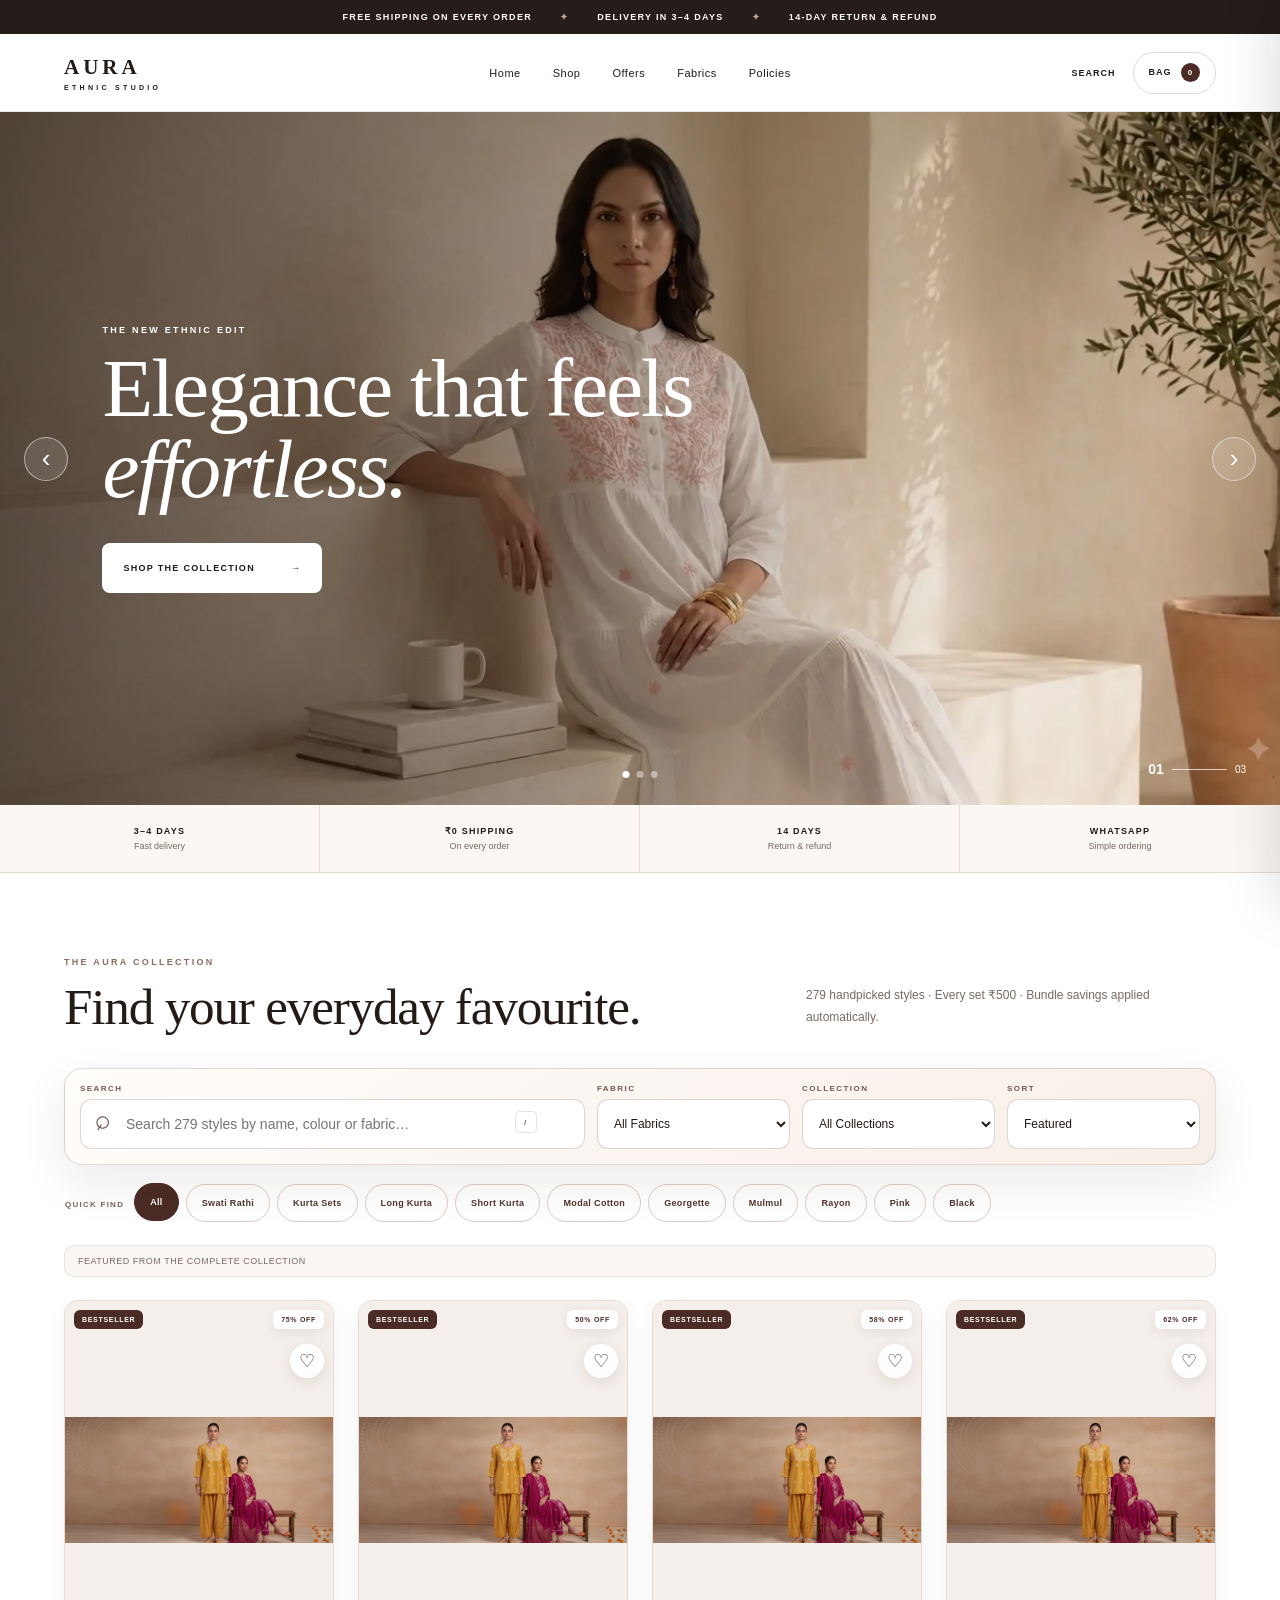
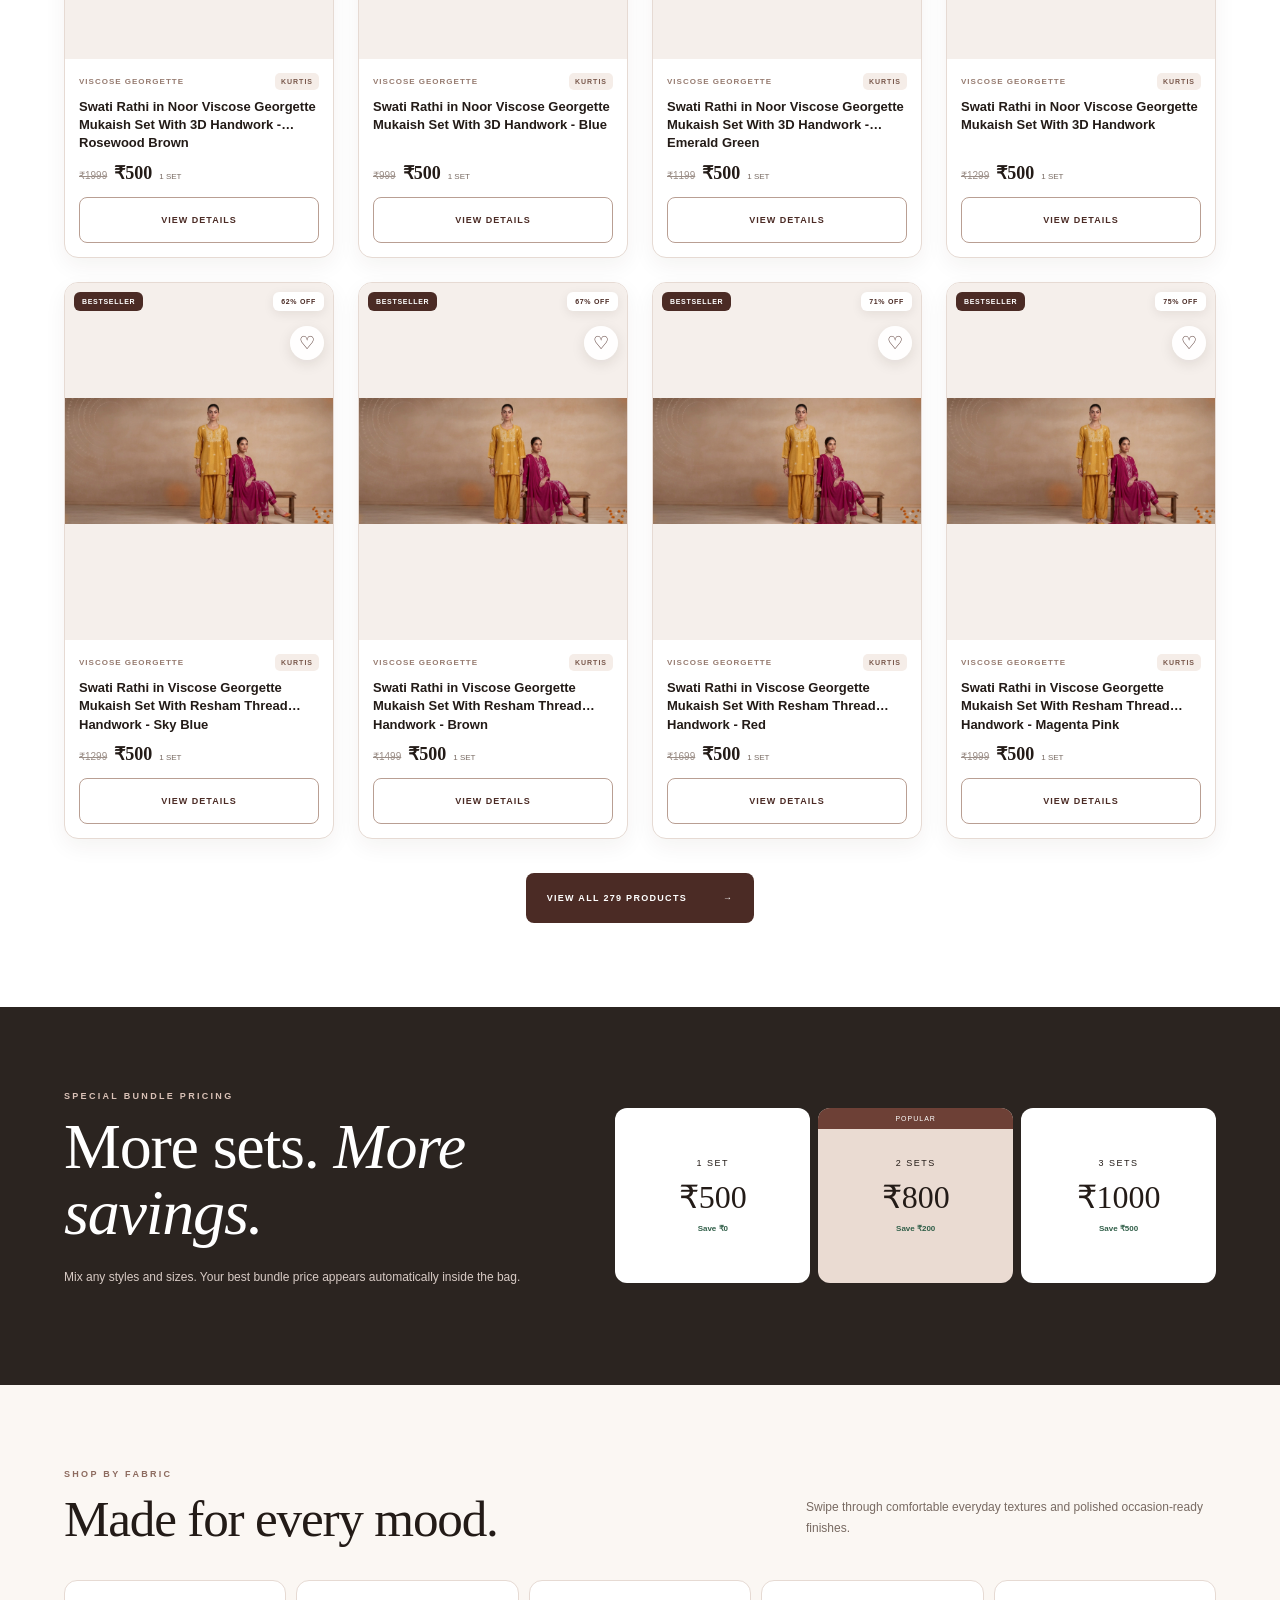
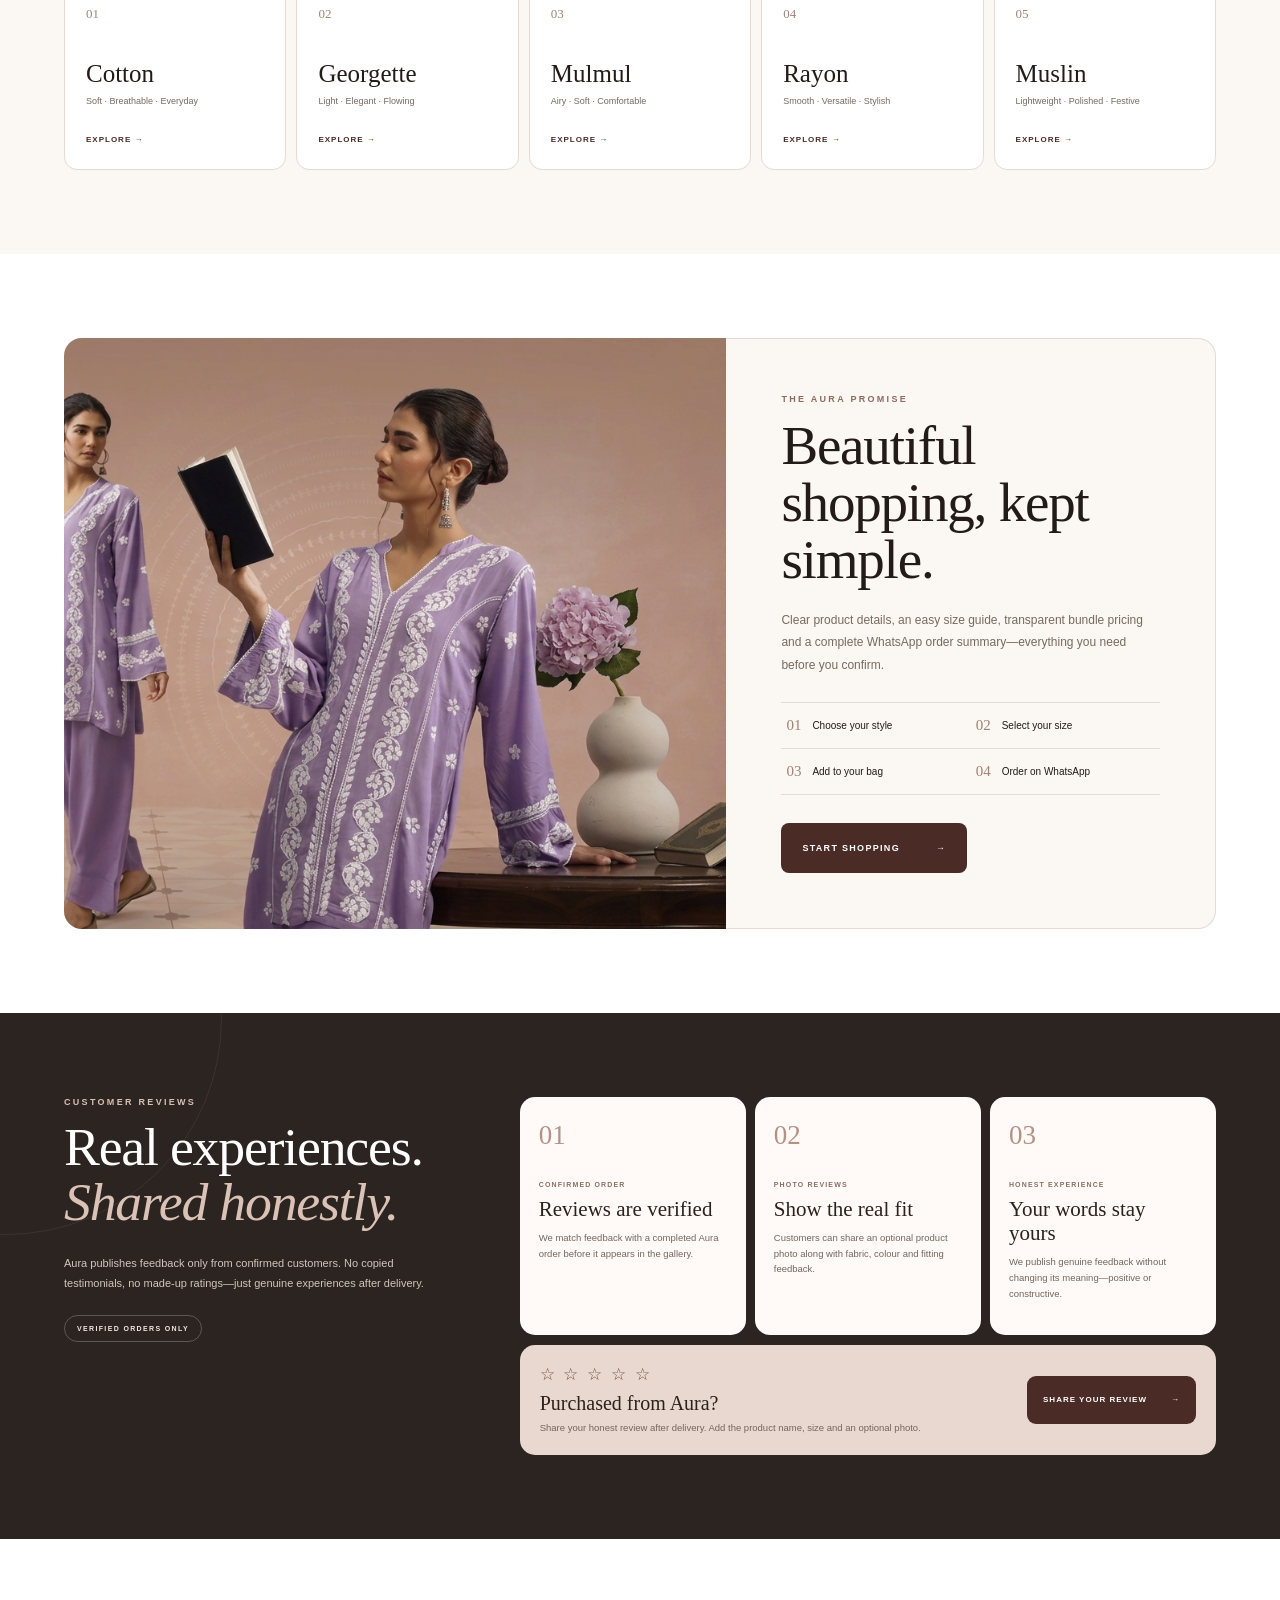
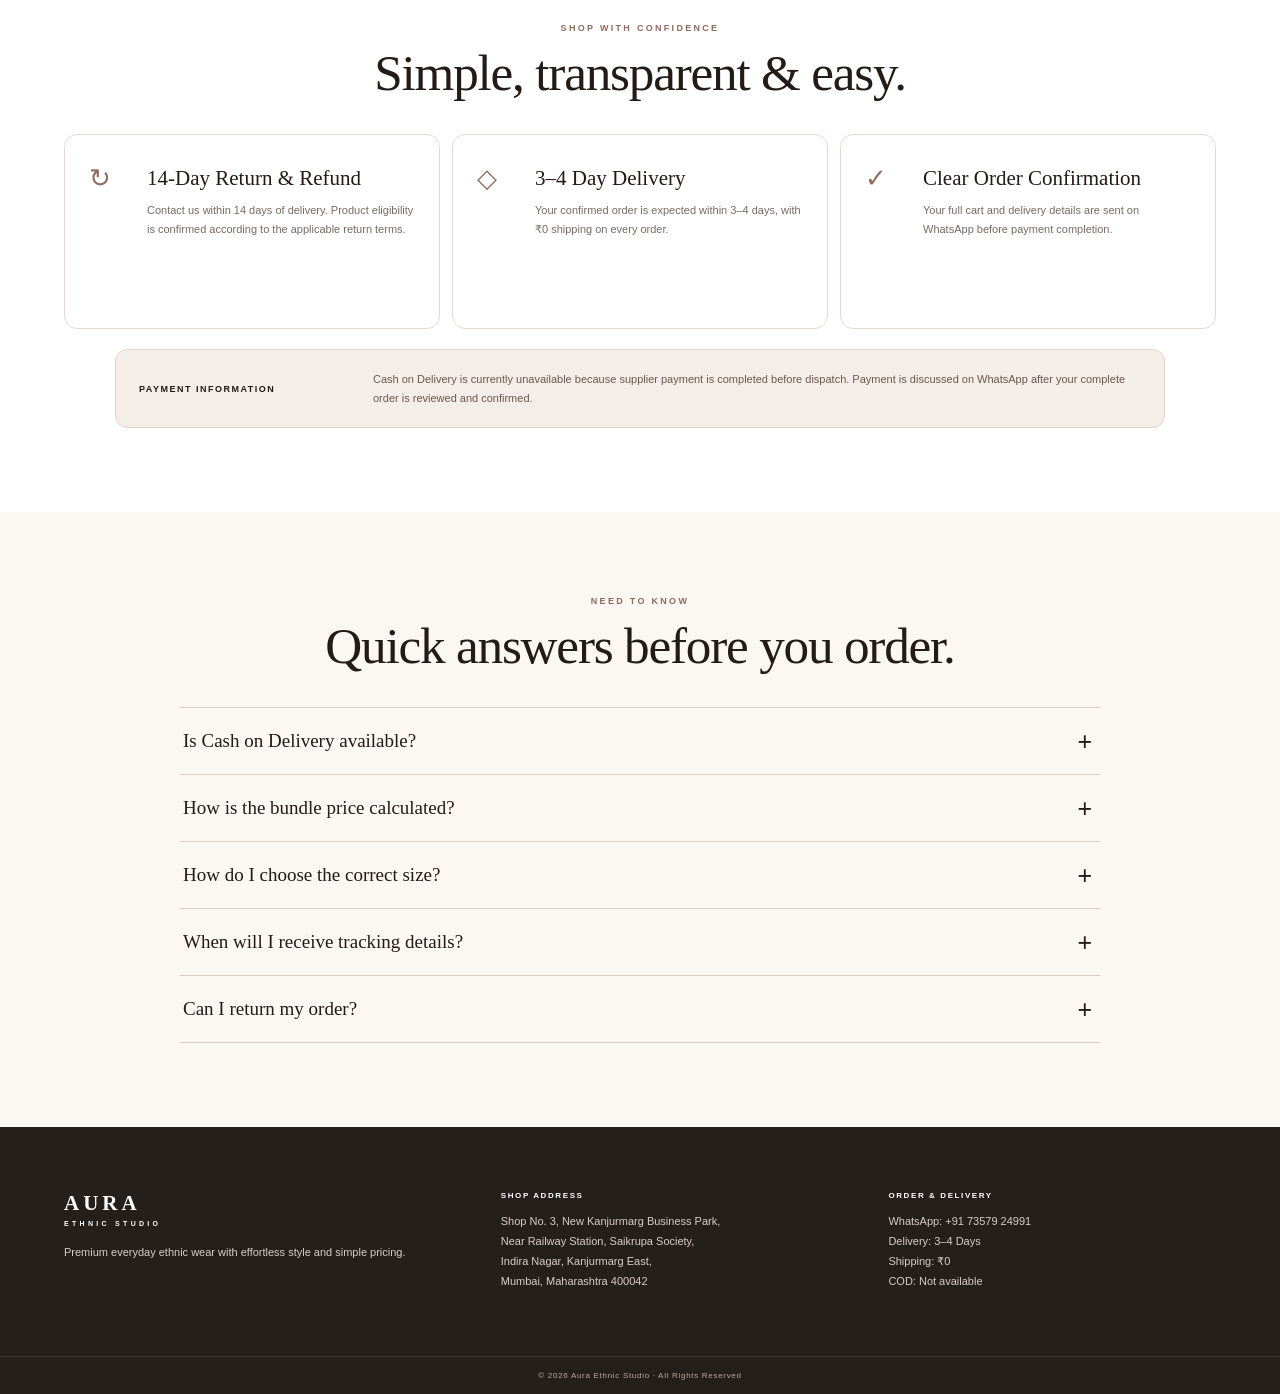
==== commit 3715758c: "Add genuine reviews and feature Swati Rathi styles" ====
--- a/index.html
+++ b/index.html
@@ -10,6 +10,7 @@
     <link rel="dns-prefetch" href="https://lucknowichikan.com" />
     <script src="./products-data.js"></script>
     <script src="./more-products-data.js"></script>
+    <script src="./catalog-priority.js"></script>
     <script type="module" crossorigin src="./assets/index-RrG8TB6h.js"></script>
     <link rel="stylesheet" crossorigin href="./assets/index-CadshQGV.css">
     <link rel="stylesheet" href="./search-enhancements.css" />
--- a/search-enhancements.css
+++ b/search-enhancements.css
@@ -201,6 +201,156 @@
   min-height: 44px;
 }
 
+.aura-mobile-filter-toggle {
+  display: none;
+}
+
+.aura-reviews {
+  align-items: start;
+  background: #2b2420;
+  color: #fff;
+  display: grid;
+  gap: clamp(34px, 5vw, 76px);
+  grid-template-columns: minmax(260px, 0.72fr) minmax(0, 1.28fr);
+  overflow: hidden;
+  position: relative;
+}
+
+.aura-reviews::before {
+  border: 1px solid rgba(255, 255, 255, 0.07);
+  border-radius: 50%;
+  content: "";
+  height: 430px;
+  left: -210px;
+  position: absolute;
+  top: -210px;
+  width: 430px;
+}
+
+.aura-review-heading,
+.aura-review-body {
+  min-width: 0;
+  position: relative;
+  z-index: 1;
+}
+
+.aura-review-heading .eyebrow {
+  color: #d7bfb3;
+}
+
+.aura-review-heading h2 {
+  letter-spacing: -1.2px;
+  margin: 0;
+  font: 400 clamp(39px, 4.2vw, 60px)/1.03 Georgia, serif;
+}
+
+.aura-review-heading h2 em {
+  color: #dbc2b6;
+  font-weight: 400;
+}
+
+.aura-review-heading > p:not(.eyebrow) {
+  color: #d2c5bf;
+  font-size: 11px;
+  line-height: 1.85;
+  margin: 22px 0;
+  max-width: 480px;
+}
+
+.aura-review-pill {
+  border: 1px solid rgba(255, 255, 255, 0.23);
+  border-radius: 999px;
+  color: #f2e5de;
+  display: inline-flex;
+  font-size: 7px;
+  font-weight: 800;
+  letter-spacing: 1.35px;
+  padding: 9px 12px;
+}
+
+.aura-review-standards {
+  display: grid;
+  gap: 9px;
+  grid-template-columns: repeat(3, minmax(0, 1fr));
+}
+
+.aura-review-standards article {
+  background: #fffaf7;
+  border: 1px solid rgba(255, 255, 255, 0.15);
+  border-radius: 15px;
+  color: #2d211c;
+  min-height: 238px;
+  padding: 22px 18px;
+}
+
+.aura-review-standards article > span {
+  color: #b39283;
+  font: 400 27px Georgia, serif;
+}
+
+.aura-review-standards small {
+  color: #8d7064;
+  display: block;
+  font-size: 7px;
+  font-weight: 800;
+  letter-spacing: 1.15px;
+  margin-top: 30px;
+}
+
+.aura-review-standards h3 {
+  font: 400 21px/1.15 Georgia, serif;
+  margin: 9px 0;
+}
+
+.aura-review-standards p,
+.aura-review-callout p {
+  color: #75655d;
+  font-size: 9.5px;
+  line-height: 1.65;
+  margin: 0;
+}
+
+.aura-review-callout {
+  align-items: center;
+  background: #e8d8cf;
+  border-radius: 15px;
+  color: #2d211c;
+  display: flex;
+  gap: 25px;
+  justify-content: space-between;
+  margin-top: 10px;
+  padding: 19px 20px;
+}
+
+.aura-review-stars {
+  color: #795347;
+  display: block;
+  font-size: 17px;
+  letter-spacing: 2px;
+  margin-bottom: 7px;
+}
+
+.aura-review-callout strong {
+  display: block;
+  font: 400 20px Georgia, serif;
+  margin-bottom: 5px;
+}
+
+.aura-review-callout a {
+  align-items: center;
+  background: #4b2b25;
+  border-radius: 9px;
+  color: #fff;
+  display: inline-flex;
+  flex: 0 0 auto;
+  font-size: 8px;
+  font-weight: 800;
+  gap: 24px;
+  letter-spacing: 1px;
+  min-height: 48px;
+  padding: 0 16px;
+}
+
 @media (width <= 760px) {
   .collection.section {
     padding-left: 10px;
@@ -209,25 +359,66 @@
 
   .collection .catalog-tools {
     border-radius: 15px;
-    gap: 8px;
+    gap: 7px;
     grid-template-columns: repeat(2, minmax(0, 1fr));
     margin-inline: 0;
-    padding: 10px;
-    top: 62px;
+    padding: 7px;
+    position: relative;
+    top: auto;
   }
 
   .collection .catalog-tools .search-field {
     grid-column: 1 / -1;
-  }
-
-  .collection .catalog-tools label:nth-child(4) {
+    grid-row: 1;
+  }
+
+  .collection .catalog-tools:not(.filters-open) > label:not(.search-field) {
+    display: none;
+  }
+
+  .collection .catalog-tools .search-field > span {
+    display: none;
+  }
+
+  .aura-mobile-filter-toggle {
+    align-items: center;
+    background: #4b2b25;
+    border: 0;
+    border-radius: 10px;
+    color: #fff;
+    display: flex;
+    font-size: 7px;
+    font-weight: 800;
+    justify-content: center;
+    letter-spacing: 0.9px;
+    min-height: 44px;
+    padding: 0 8px;
+    position: absolute;
+    right: 7px;
+    top: 7px;
+    width: 70px;
+    z-index: 3;
+  }
+
+  .collection .catalog-tools.filters-open > label:nth-child(2) {
+    grid-column: 1;
+    grid-row: 2;
+  }
+
+  .collection .catalog-tools.filters-open > label:nth-child(3) {
+    grid-column: 2;
+    grid-row: 2;
+  }
+
+  .collection .catalog-tools.filters-open > label:nth-child(4) {
     grid-column: 1 / -1;
+    grid-row: 3;
   }
 
   .collection .catalog-tools input,
   .collection .catalog-tools select {
     font-size: 16px;
-    height: 48px;
+    height: 44px;
     padding-inline: 10px;
   }
 
@@ -238,17 +429,18 @@
   .collection .search-field input {
     font-size: 16px;
     padding-left: 43px;
-    padding-right: 44px;
+    padding-right: 116px;
   }
 
   .collection .search-field::before {
-    bottom: 14px;
+    bottom: 9px;
   }
 
   .aura-search-clear {
-    bottom: 11px;
+    bottom: 6px;
     height: 32px;
     min-height: 32px;
+    right: 82px;
     width: 32px;
   }
 
@@ -257,24 +449,22 @@
   }
 
   .aura-quick-search {
-    align-items: flex-start;
-    display: grid;
-    gap: 7px;
-    margin: 10px 0 14px;
+    display: block;
+    margin: 5px 0 8px;
   }
 
   .aura-quick-search-label {
-    padding-left: 3px;
+    display: none;
   }
 
   .aura-quick-search-list {
     margin-inline: -10px;
-    padding: 2px 10px 7px;
+    padding: 2px 10px 4px;
   }
 
   .aura-search-chip {
-    min-height: 42px;
-    padding-inline: 16px;
+    min-height: 36px;
+    padding-inline: 14px;
   }
 
   .collection .catalog-summary {
@@ -321,6 +511,61 @@
   .collection .pagination::-webkit-scrollbar {
     display: none;
   }
+
+  .aura-reviews {
+    display: block;
+    padding: 52px 12px;
+  }
+
+  .aura-review-heading h2 {
+    font-size: 38px;
+  }
+
+  .aura-review-heading > p:not(.eyebrow) {
+    font-size: 10.5px;
+    margin: 17px 0;
+  }
+
+  .aura-review-body {
+    margin-top: 27px;
+  }
+
+  .aura-review-standards {
+    display: flex;
+    gap: 9px;
+    margin-inline: -12px;
+    overflow-x: auto;
+    padding: 2px 12px 10px;
+    scroll-snap-type: x mandatory;
+    scrollbar-width: none;
+  }
+
+  .aura-review-standards::-webkit-scrollbar {
+    display: none;
+  }
+
+  .aura-review-standards article {
+    flex: 0 0 78vw;
+    min-height: 205px;
+    padding: 20px 17px;
+    scroll-snap-align: start;
+  }
+
+  .aura-review-standards small {
+    margin-top: 23px;
+  }
+
+  .aura-review-callout {
+    align-items: stretch;
+    display: grid;
+    gap: 15px;
+    padding: 17px;
+  }
+
+  .aura-review-callout a {
+    justify-content: space-between;
+    width: 100%;
+  }
 }
 
 @media (width <= 390px) {
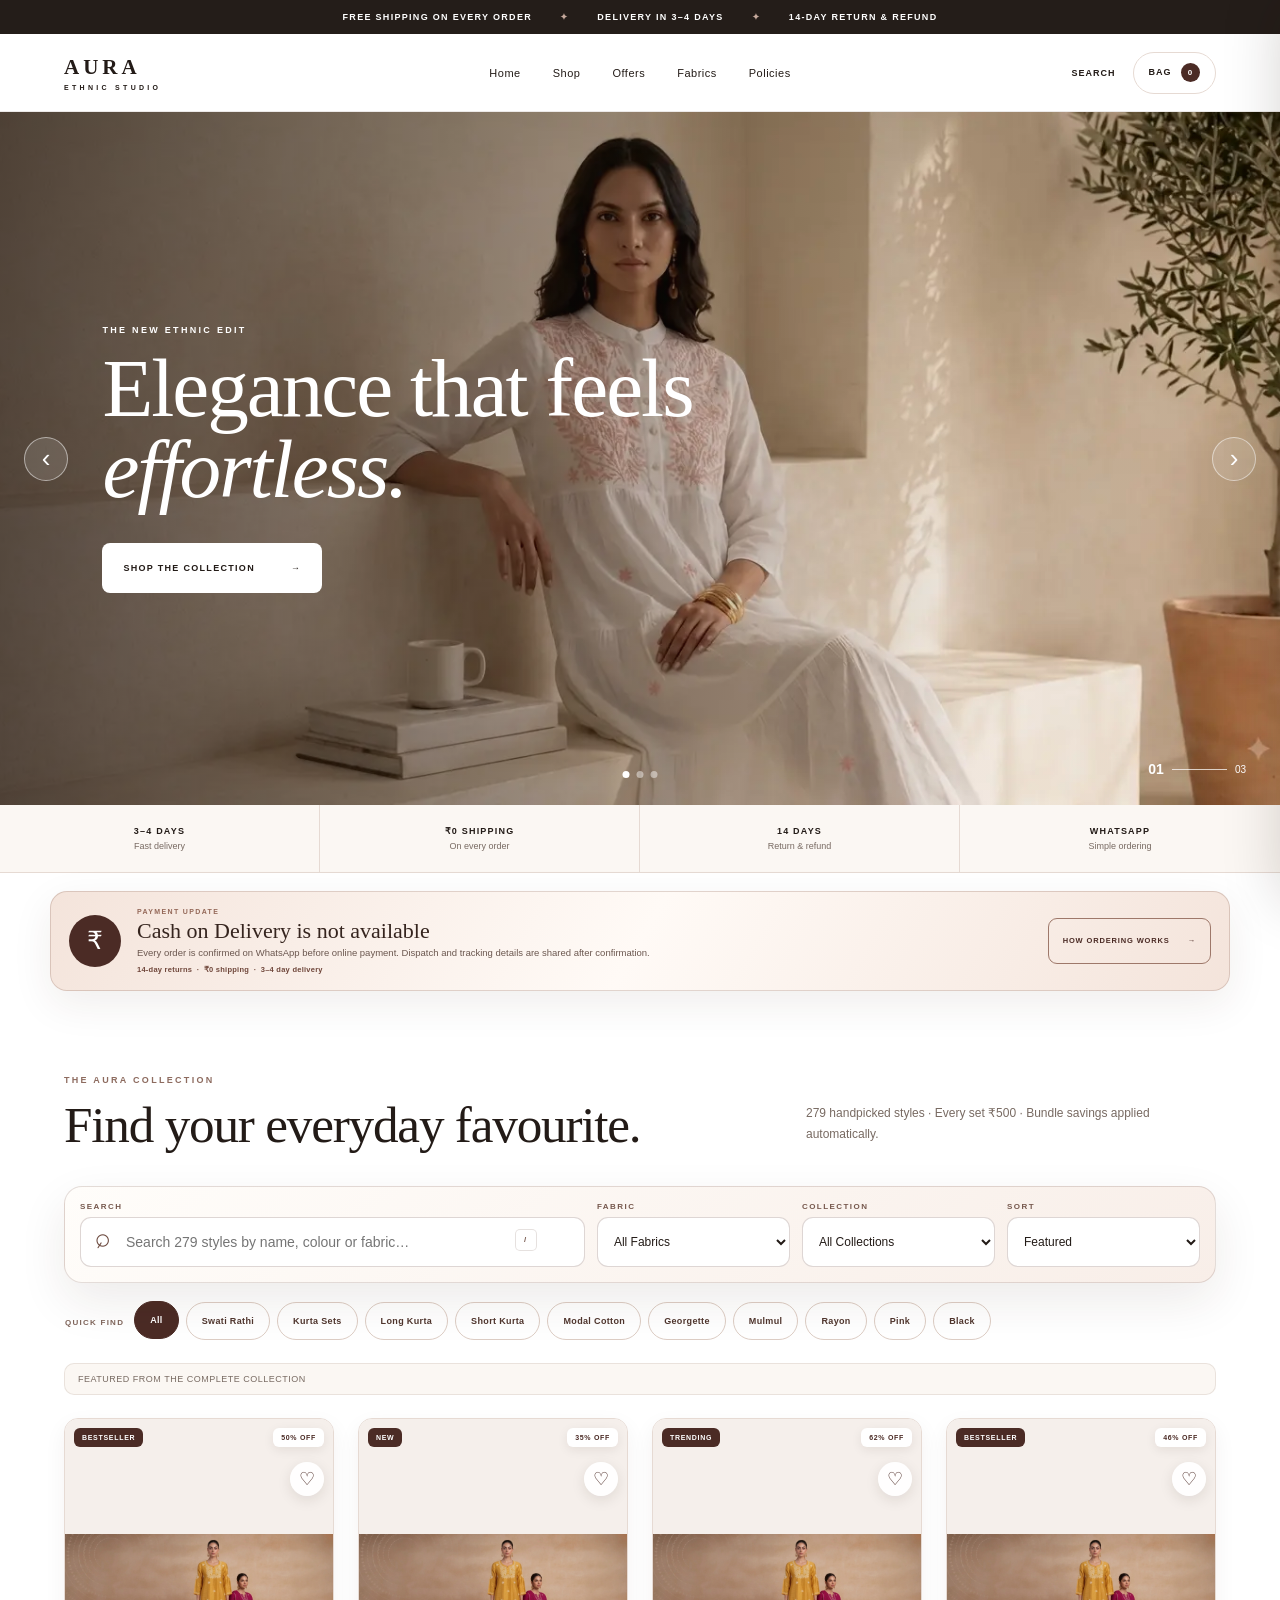
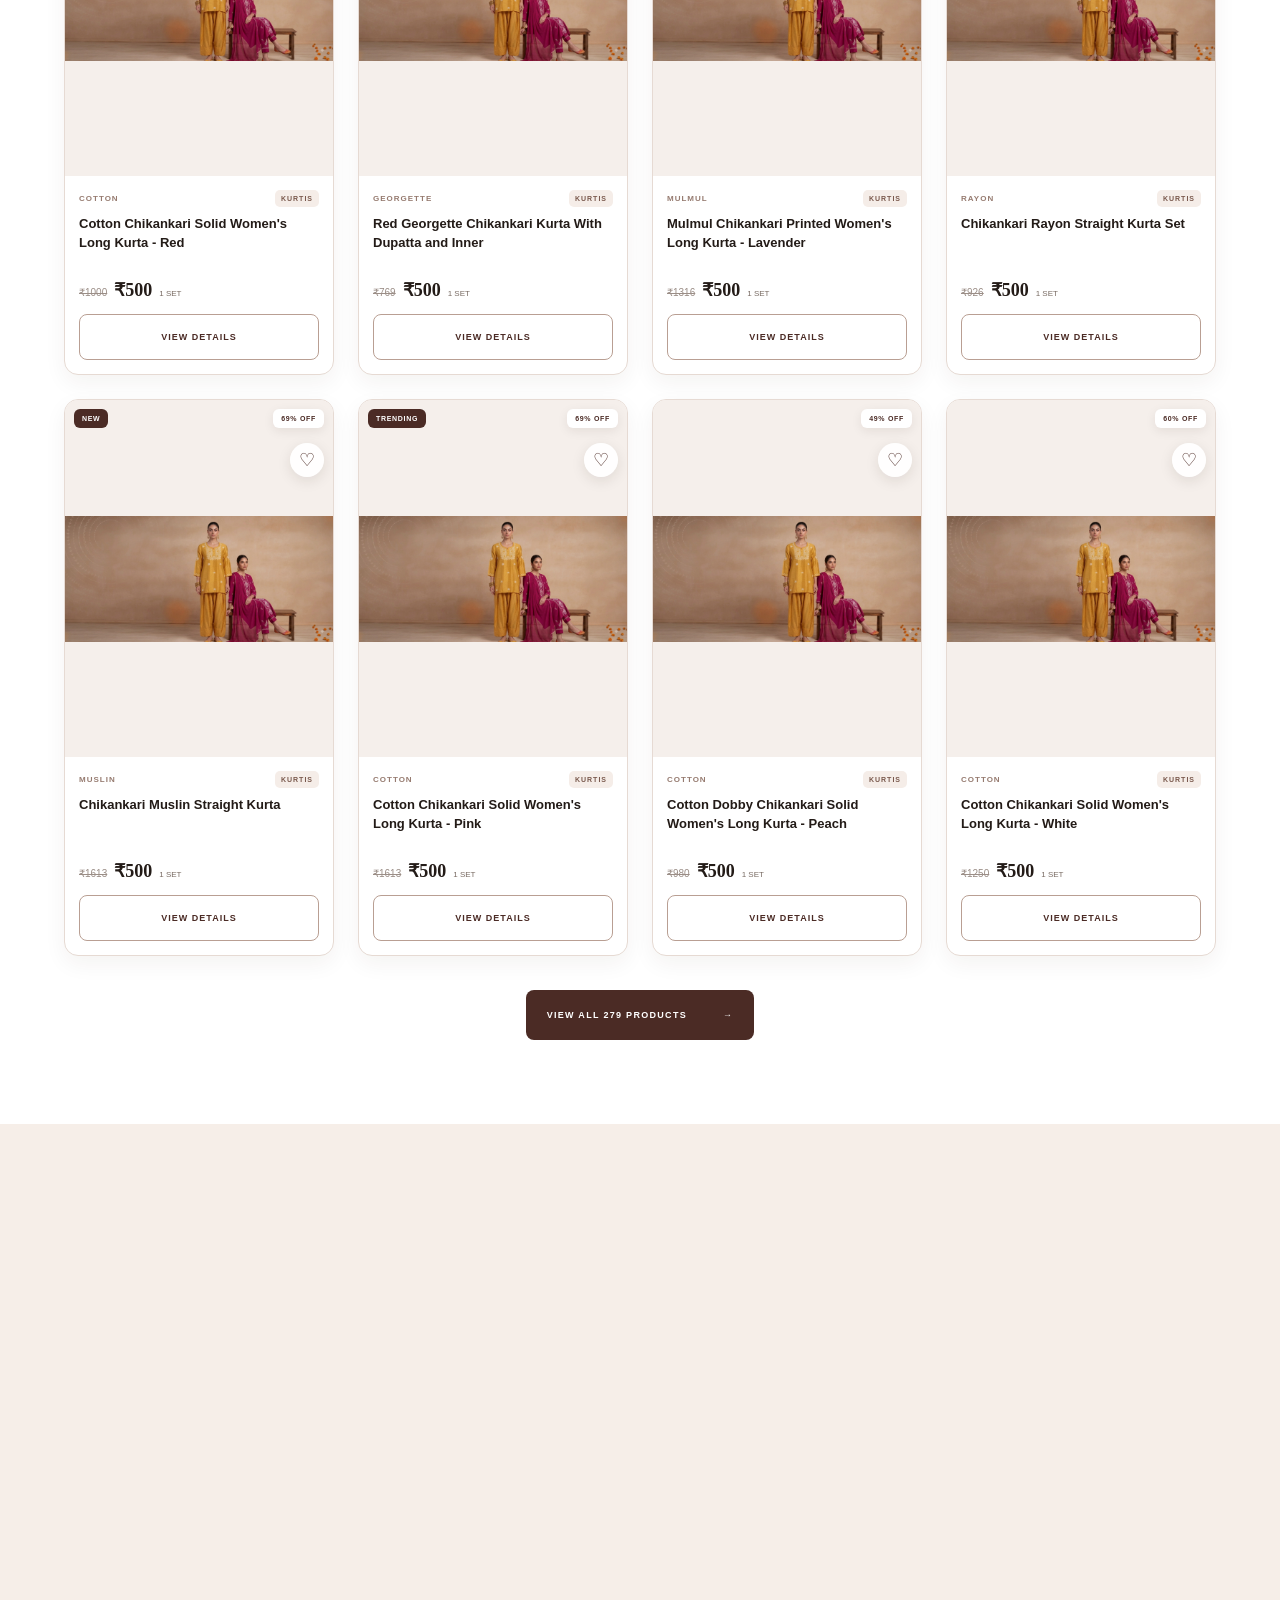
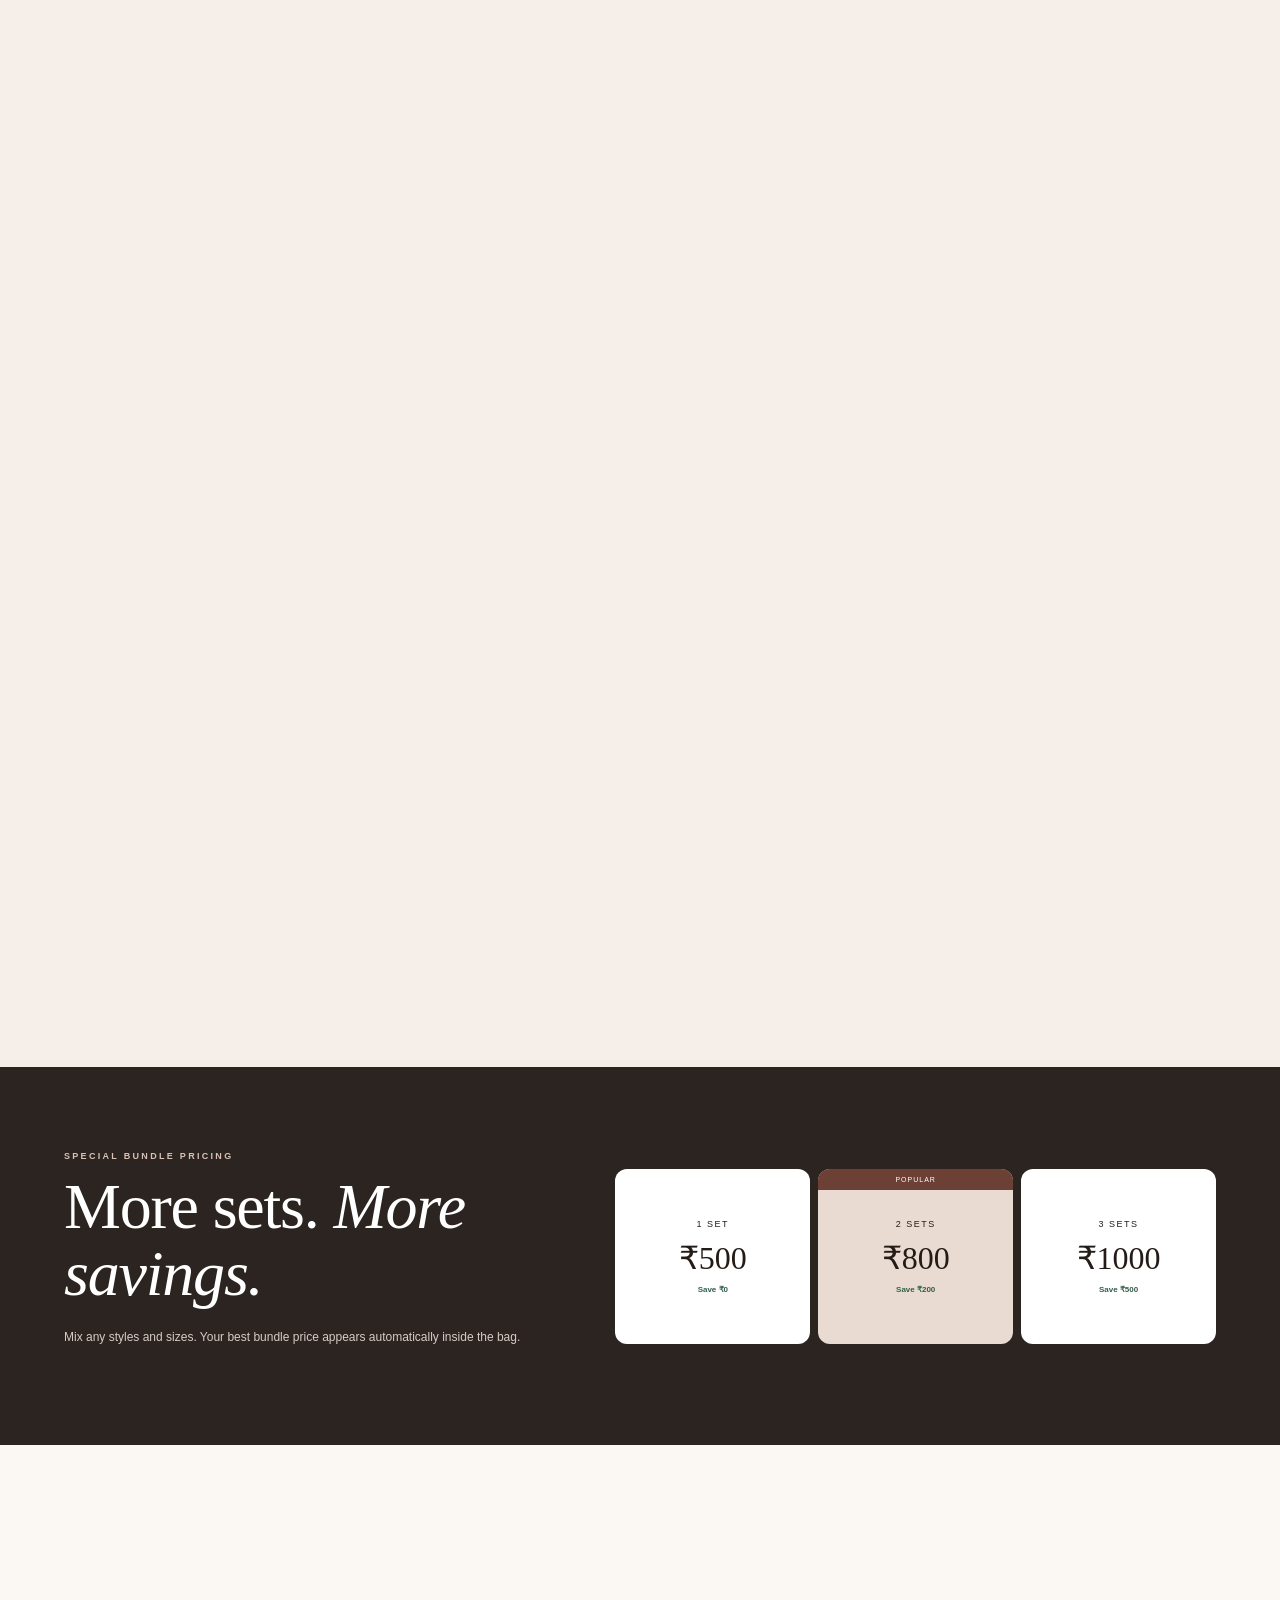
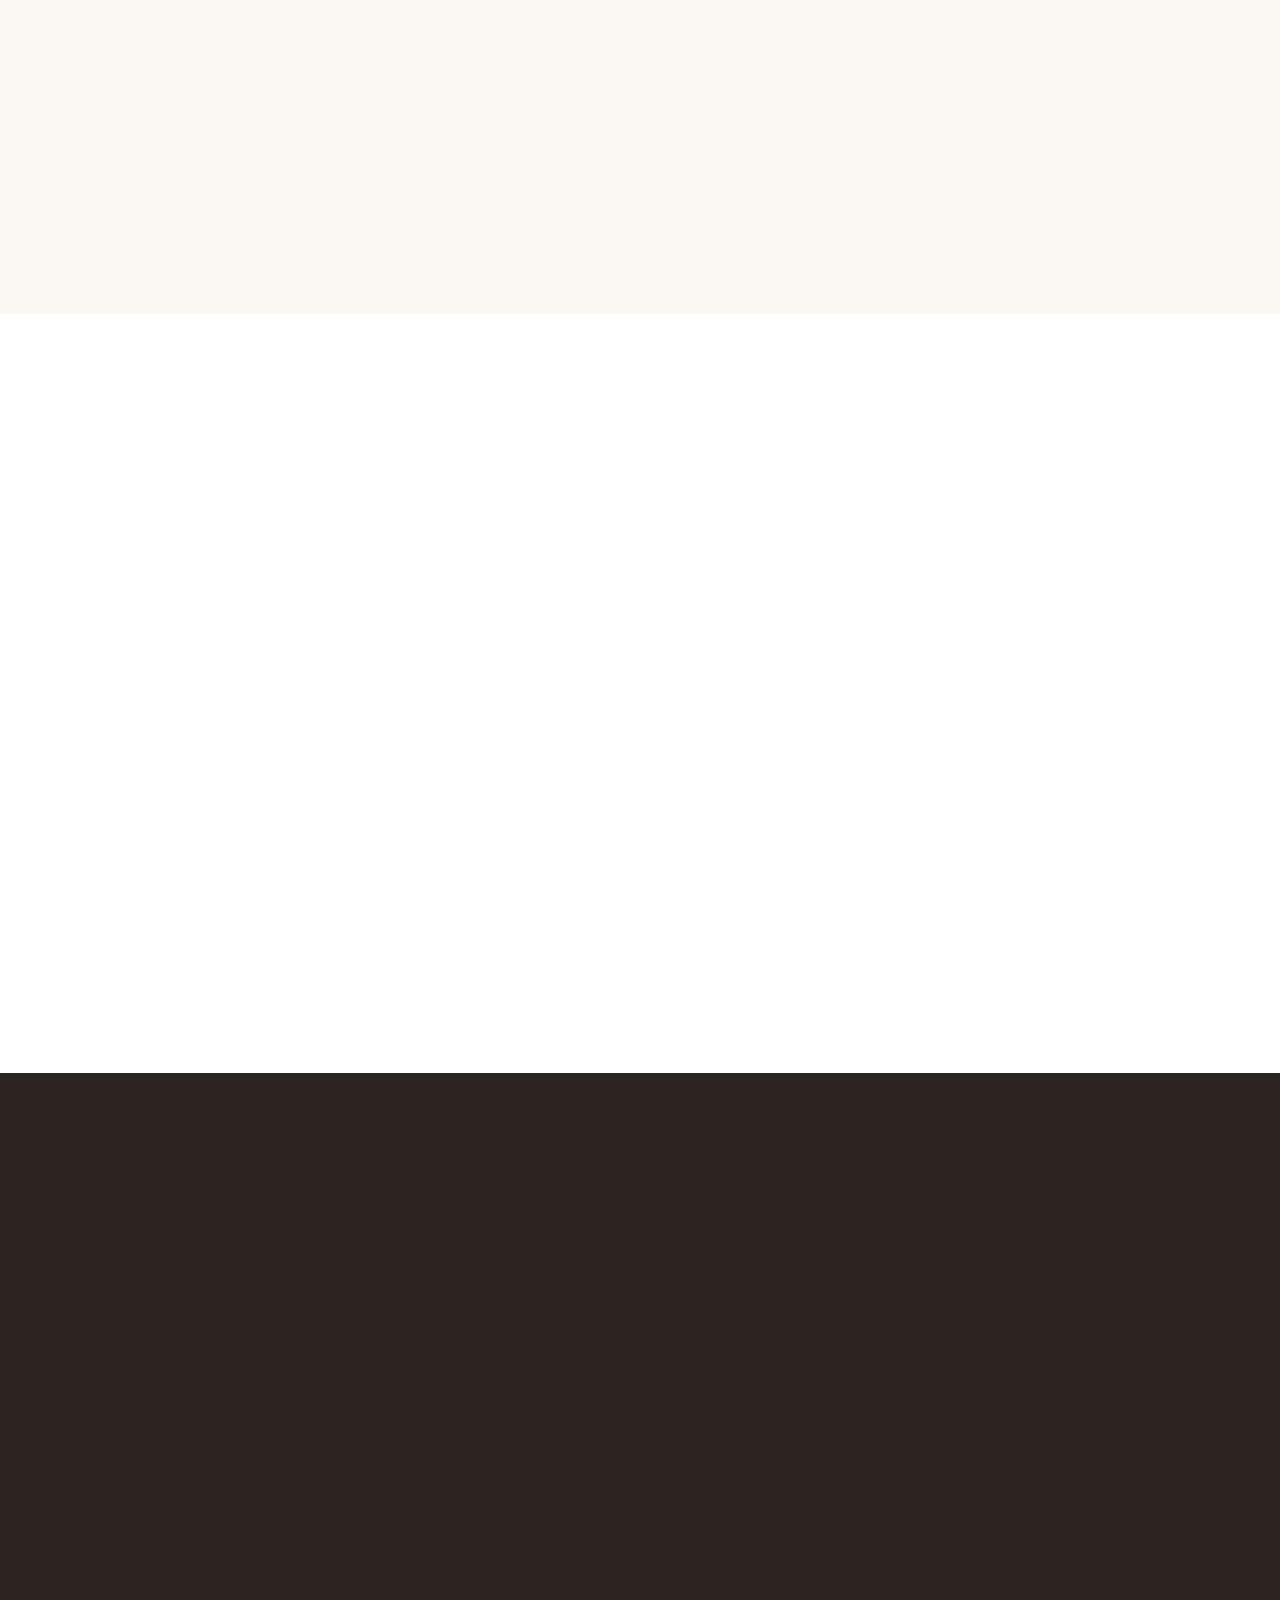
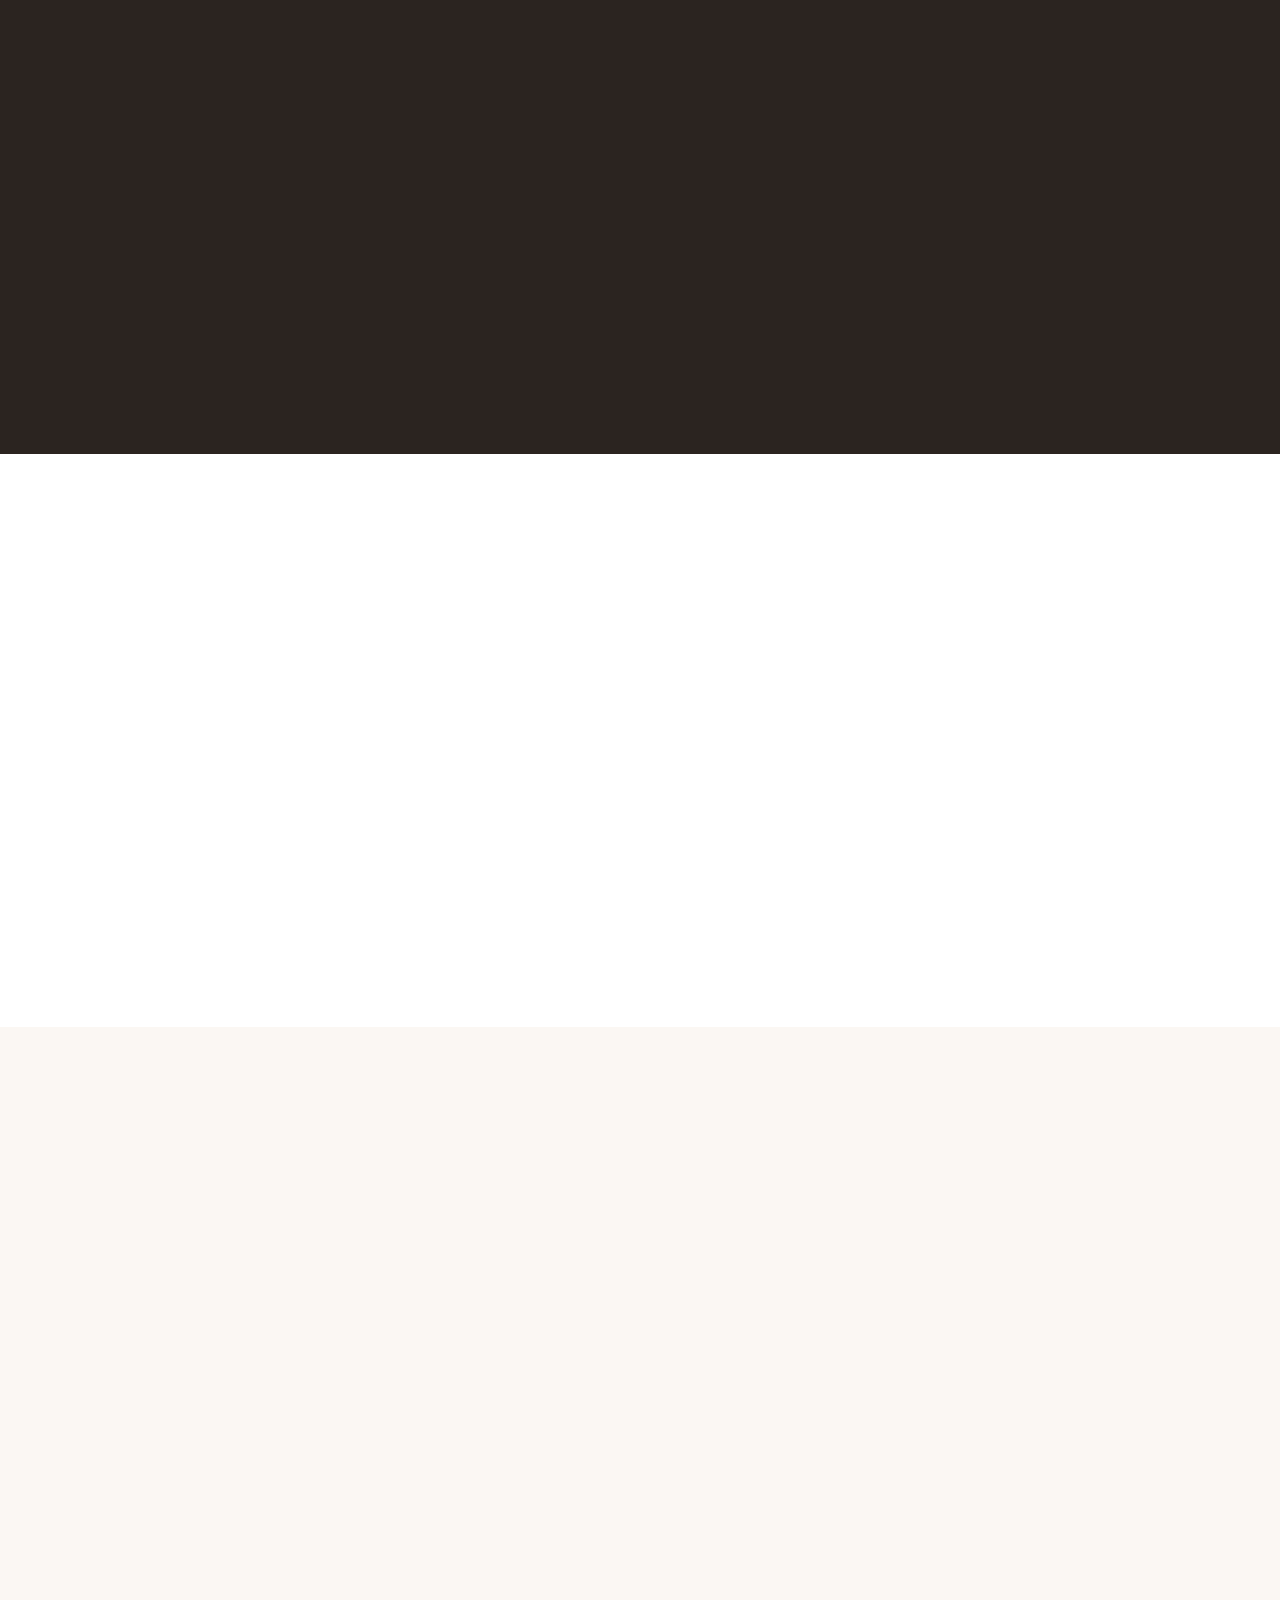
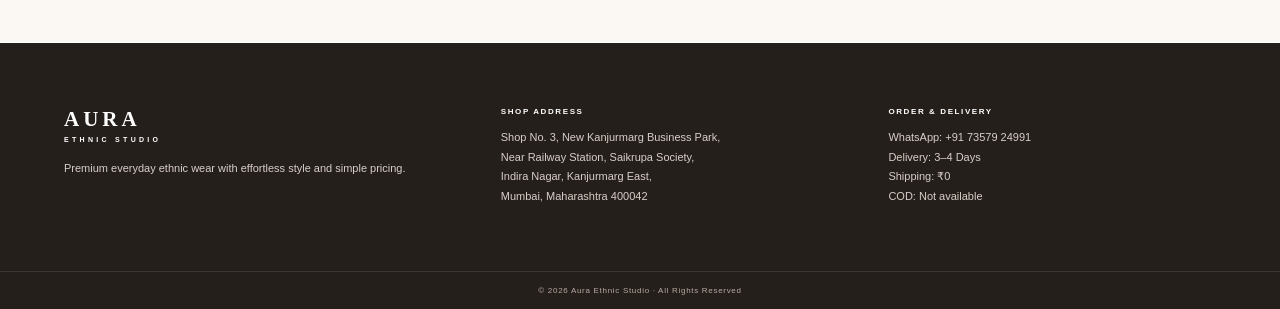
==== commit 239dc832: "Preload the storefront hero image" ====
--- a/index.html
+++ b/index.html
@@ -8,6 +8,7 @@
     <title>Aura Ethnic Studio</title>
     <link rel="preconnect" href="https://lucknowichikan.com" />
     <link rel="dns-prefetch" href="https://lucknowichikan.com" />
+    <link rel="preload" href="./hero-new-arrivals.webp" as="image" fetchpriority="high" />
     <script src="./products-data.js"></script>
     <script src="./more-products-data.js"></script>
     <script src="./catalog-priority.js"></script>
--- a/search-enhancements.css
+++ b/search-enhancements.css
@@ -600,3 +600,515 @@
     transition: none;
   }
 }
+
+/* Clear prepaid-order notice, visible before customers enter the catalog. */
+.aura-cod-banner {
+  align-items: center;
+  background: linear-gradient(120deg, #f4e4db 0%, #fffaf6 50%, #f4e4db 100%);
+  border: 1px solid rgba(110, 65, 51, 0.2);
+  border-radius: 17px;
+  box-shadow: 0 13px 40px rgba(61, 35, 27, 0.08);
+  color: #35241e;
+  display: grid;
+  gap: 16px;
+  grid-template-columns: auto minmax(0, 1fr) auto;
+  margin: 18px auto 0;
+  max-width: calc(100% - 40px);
+  padding: 16px 18px;
+  width: 1180px;
+}
+
+.aura-cod-icon {
+  align-items: center;
+  background: #4b2b25;
+  border-radius: 50%;
+  color: #fff;
+  display: flex;
+  flex: 0 0 auto;
+  font: 400 25px Georgia, serif;
+  height: 52px;
+  justify-content: center;
+  width: 52px;
+}
+
+.aura-cod-copy small,
+.aura-cod-copy strong,
+.aura-cod-copy span {
+  display: block;
+}
+
+.aura-cod-copy small {
+  color: #946858;
+  font-size: 7px;
+  font-weight: 800;
+  letter-spacing: 1.35px;
+}
+
+.aura-cod-copy strong {
+  font: 400 22px/1.15 Georgia, serif;
+  margin: 3px 0;
+}
+
+.aura-cod-copy p {
+  color: #6b574f;
+  font-size: 9.5px;
+  line-height: 1.5;
+  margin: 0 0 4px;
+}
+
+.aura-cod-copy span {
+  color: #6f463a;
+  font-size: 7.5px;
+  font-weight: 800;
+  letter-spacing: 0.25px;
+}
+
+.aura-cod-banner button {
+  align-items: center;
+  background: transparent;
+  border: 1px solid #9e786a;
+  border-radius: 9px;
+  color: #4b2b25;
+  display: flex;
+  font-size: 7.5px;
+  font-weight: 800;
+  gap: 18px;
+  justify-content: space-between;
+  letter-spacing: 0.85px;
+  min-height: 46px;
+  padding: 0 14px;
+  white-space: nowrap;
+}
+
+.aura-cod-banner button:hover {
+  background: #4b2b25;
+  color: #fff;
+}
+
+.aura-modal-cod {
+  align-items: center;
+  background: #f7e8df;
+  border: 1px solid #e5cbbd;
+  border-radius: 9px;
+  color: #52382f;
+  display: flex;
+  gap: 10px;
+  justify-content: space-between;
+  margin: -4px 0 13px;
+  padding: 10px 11px;
+}
+
+.aura-modal-cod b {
+  background: #4b2b25;
+  border-radius: 5px;
+  color: #fff;
+  flex: 0 0 auto;
+  font-size: 6.5px;
+  letter-spacing: 0.8px;
+  padding: 6px 7px;
+}
+
+.aura-modal-cod span {
+  font-size: 8.5px;
+  line-height: 1.4;
+  text-align: right;
+}
+
+/* Dedicated celebrity edit: discoverable without overriding the main catalog. */
+.aura-swati-edit {
+  background: #f6eee8;
+  content-visibility: auto;
+  contain-intrinsic-size: auto 760px;
+  overflow: hidden;
+}
+
+.aura-swati-heading {
+  align-items: end;
+  display: flex;
+  gap: 32px;
+  justify-content: space-between;
+  margin-bottom: 28px;
+}
+
+.aura-swati-heading .eyebrow {
+  margin-bottom: 10px;
+}
+
+.aura-swati-heading h2 {
+  font: 400 clamp(38px, 4.2vw, 61px)/1 Georgia, serif;
+  letter-spacing: -1.4px;
+  margin: 0;
+}
+
+.aura-swati-heading h2 em {
+  color: #8a5c4d;
+  font-weight: 400;
+}
+
+.aura-swati-heading > p {
+  color: #746158;
+  font-size: 10.5px;
+  line-height: 1.75;
+  margin: 0;
+  max-width: 430px;
+}
+
+.aura-swati-rail {
+  display: grid;
+  gap: 12px;
+  grid-template-columns: repeat(3, minmax(0, 1fr));
+}
+
+.aura-swati-card {
+  min-width: 0;
+}
+
+.aura-swati-product {
+  background: #fff;
+  border: 1px solid rgba(87, 54, 43, 0.13);
+  border-radius: 15px;
+  color: #2d211c;
+  cursor: pointer;
+  height: 100%;
+  overflow: hidden;
+  padding: 0;
+  text-align: left;
+  transition: box-shadow 0.25s ease, transform 0.25s ease;
+  width: 100%;
+}
+
+.aura-swati-product:hover {
+  box-shadow: 0 20px 48px rgba(50, 29, 22, 0.13);
+  transform: translateY(-3px);
+}
+
+.aura-swati-image {
+  aspect-ratio: 4 / 5;
+  background: #eadbd2;
+  display: block;
+  overflow: hidden;
+  position: relative;
+}
+
+.aura-swati-image img {
+  display: block;
+  height: 100%;
+  object-fit: contain;
+  transition: transform 0.45s ease;
+  width: 100%;
+}
+
+.aura-swati-product:hover img {
+  transform: scale(1.025);
+}
+
+.aura-swati-image b {
+  background: #4b2b25;
+  border-radius: 5px;
+  color: #fff;
+  font-size: 6.5px;
+  left: 10px;
+  letter-spacing: 1px;
+  padding: 7px 8px;
+  position: absolute;
+  top: 10px;
+}
+
+.aura-swati-copy {
+  display: grid;
+  min-height: 125px;
+  padding: 15px 14px 16px;
+}
+
+.aura-swati-copy small {
+  color: #8a6d62;
+  font-size: 7px;
+  font-weight: 800;
+  letter-spacing: 1px;
+  text-transform: uppercase;
+}
+
+.aura-swati-copy strong {
+  display: -webkit-box;
+  font: 400 16px/1.35 Georgia, serif;
+  margin: 7px 0 10px;
+  overflow: hidden;
+  -webkit-box-orient: vertical;
+  -webkit-line-clamp: 2;
+}
+
+.aura-swati-copy > span {
+  font: 600 19px Georgia, serif;
+}
+
+.aura-swati-all {
+  align-items: center;
+  background: #4b2b25;
+  border: 0;
+  border-radius: 9px;
+  color: #fff;
+  display: flex;
+  font-size: 8px;
+  font-weight: 800;
+  gap: 35px;
+  justify-content: space-between;
+  letter-spacing: 1px;
+  margin: 22px auto 0;
+  min-height: 50px;
+  padding: 0 18px;
+}
+
+/* Clearly attributed source-store product feedback. */
+.aura-source-reviews {
+  border-top: 1px solid rgba(255, 255, 255, 0.16);
+  margin-top: 26px;
+  padding-top: 24px;
+}
+
+.aura-source-head {
+  align-items: end;
+  display: flex;
+  gap: 20px;
+  justify-content: space-between;
+}
+
+.aura-source-head small {
+  color: #c9ab9d;
+  font-size: 7px;
+  font-weight: 800;
+  letter-spacing: 1.15px;
+}
+
+.aura-source-head h3 {
+  font: 400 25px/1.15 Georgia, serif;
+  margin: 6px 0 0;
+}
+
+.aura-source-head a {
+  border-bottom: 1px solid #d7bfb3;
+  color: #ead9d0;
+  flex: 0 0 auto;
+  font-size: 7px;
+  font-weight: 800;
+  letter-spacing: 0.9px;
+  padding-bottom: 4px;
+}
+
+.aura-source-disclaimer {
+  color: #cbbdb7;
+  font-size: 8.5px;
+  line-height: 1.55;
+  margin: 10px 0 14px;
+}
+
+.aura-source-rail {
+  display: grid;
+  gap: 8px;
+  grid-template-columns: repeat(4, minmax(0, 1fr));
+}
+
+.aura-source-rail article {
+  background: rgba(255, 255, 255, 0.075);
+  border: 1px solid rgba(255, 255, 255, 0.11);
+  border-radius: 11px;
+  min-height: 153px;
+  padding: 14px;
+}
+
+.aura-source-rail article > span {
+  color: #e4c1a9;
+  display: block;
+  font-size: 9px;
+  letter-spacing: 1.2px;
+}
+
+.aura-source-rail small {
+  color: #bba9a1;
+  display: block;
+  font-size: 6.5px;
+  font-weight: 800;
+  letter-spacing: 0.8px;
+  margin-top: 13px;
+}
+
+.aura-source-rail h4 {
+  font: 400 17px Georgia, serif;
+  margin: 6px 0;
+}
+
+.aura-source-rail p {
+  color: #cec2bd;
+  font-size: 8.5px;
+  line-height: 1.55;
+  margin: 0;
+}
+
+.fabrics,
+.editorial,
+.aura-reviews,
+.policies,
+.faq {
+  content-visibility: auto;
+  contain-intrinsic-size: auto 650px;
+}
+
+@media (width <= 900px) {
+  .aura-cod-banner {
+    grid-template-columns: auto minmax(0, 1fr);
+  }
+
+  .aura-cod-banner button {
+    grid-column: 2;
+    justify-self: start;
+  }
+
+  .aura-swati-rail {
+    grid-template-columns: repeat(2, minmax(0, 1fr));
+  }
+
+  .aura-source-rail {
+    grid-template-columns: repeat(2, minmax(0, 1fr));
+  }
+}
+
+@media (width <= 620px) {
+  .aura-cod-banner {
+    align-items: start;
+    border-radius: 14px;
+    gap: 10px 11px;
+    grid-template-columns: 39px minmax(0, 1fr);
+    margin-top: 0;
+    max-width: calc(100% - 24px);
+    padding: 13px;
+  }
+
+  .aura-cod-icon {
+    font-size: 20px;
+    height: 39px;
+    width: 39px;
+  }
+
+  .aura-cod-copy strong {
+    font-size: 18px;
+  }
+
+  .aura-cod-copy p {
+    font-size: 8.5px;
+  }
+
+  .aura-cod-copy span {
+    font-size: 7px;
+    line-height: 1.5;
+  }
+
+  .aura-cod-banner button {
+    grid-column: 1 / -1;
+    justify-self: stretch;
+    min-height: 42px;
+    width: 100%;
+  }
+
+  .aura-modal-cod {
+    align-items: flex-start;
+    display: grid;
+  }
+
+  .aura-modal-cod b {
+    justify-self: start;
+  }
+
+  .aura-modal-cod span {
+    text-align: left;
+  }
+
+  .aura-swati-edit {
+    padding-inline: 12px;
+  }
+
+  .aura-swati-heading {
+    align-items: start;
+    display: grid;
+    gap: 13px;
+    margin-bottom: 20px;
+  }
+
+  .aura-swati-heading h2 {
+    font-size: 37px;
+  }
+
+  .aura-swati-heading > p {
+    font-size: 10px;
+  }
+
+  .aura-swati-rail {
+    display: flex;
+    gap: 9px;
+    margin-inline: -12px;
+    overflow-x: auto;
+    padding: 2px 12px 12px;
+    scroll-snap-type: x mandatory;
+    scrollbar-width: none;
+  }
+
+  .aura-swati-rail::-webkit-scrollbar,
+  .aura-source-rail::-webkit-scrollbar {
+    display: none;
+  }
+
+  .aura-swati-card {
+    flex: 0 0 72vw;
+    scroll-snap-align: start;
+  }
+
+  .aura-swati-image {
+    aspect-ratio: 4 / 5;
+  }
+
+  .aura-swati-copy {
+    min-height: 113px;
+  }
+
+  .aura-swati-all {
+    margin-top: 13px;
+    width: 100%;
+  }
+
+  .aura-source-reviews {
+    margin-top: 23px;
+  }
+
+  .aura-source-head {
+    align-items: start;
+  }
+
+  .aura-source-head h3 {
+    font-size: 21px;
+  }
+
+  .aura-source-head a {
+    margin-top: 3px;
+  }
+
+  .aura-source-rail {
+    display: flex;
+    gap: 9px;
+    margin-inline: -12px;
+    overflow-x: auto;
+    padding: 1px 12px 9px;
+    scroll-snap-type: x mandatory;
+    scrollbar-width: none;
+  }
+
+  .aura-source-rail article {
+    flex: 0 0 72vw;
+    min-height: 145px;
+    scroll-snap-align: start;
+  }
+}
+
+@media (prefers-reduced-motion: reduce) {
+  .aura-swati-product,
+  .aura-swati-image img {
+    transition: none;
+  }
+}
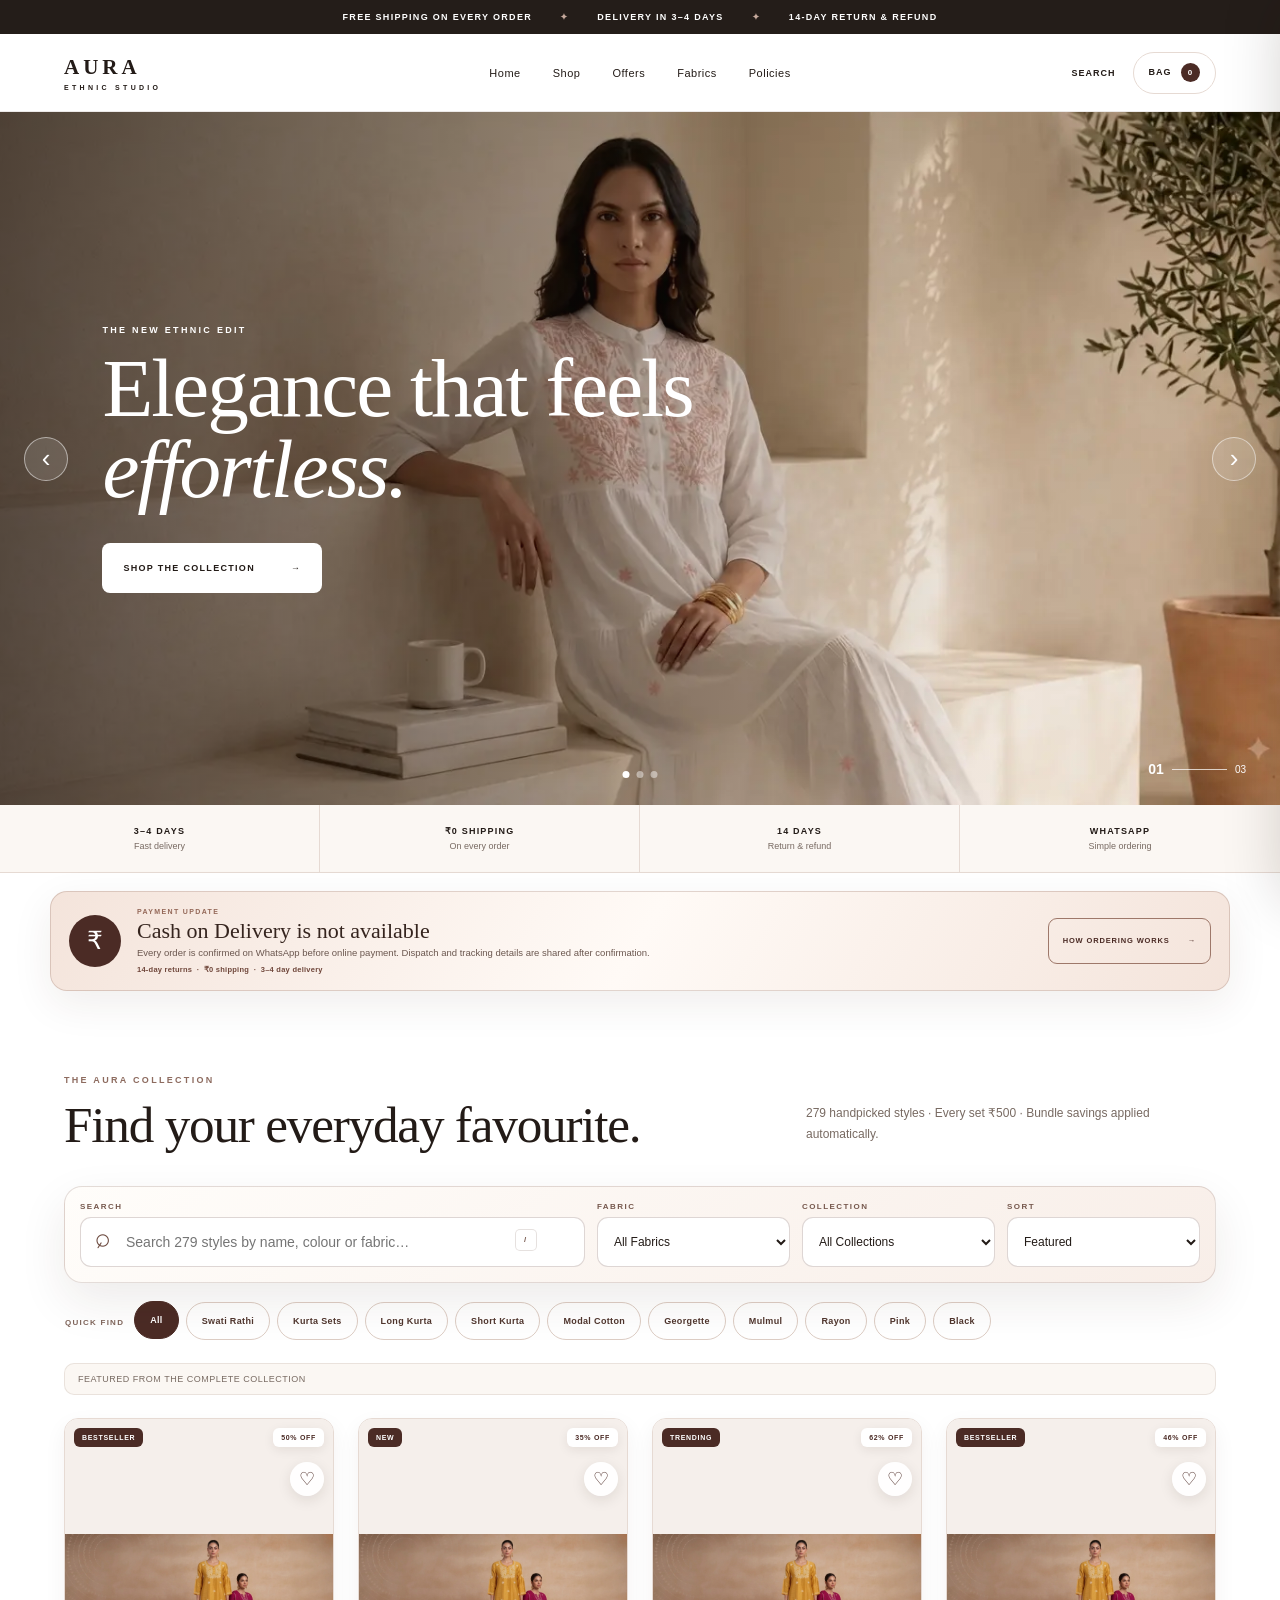
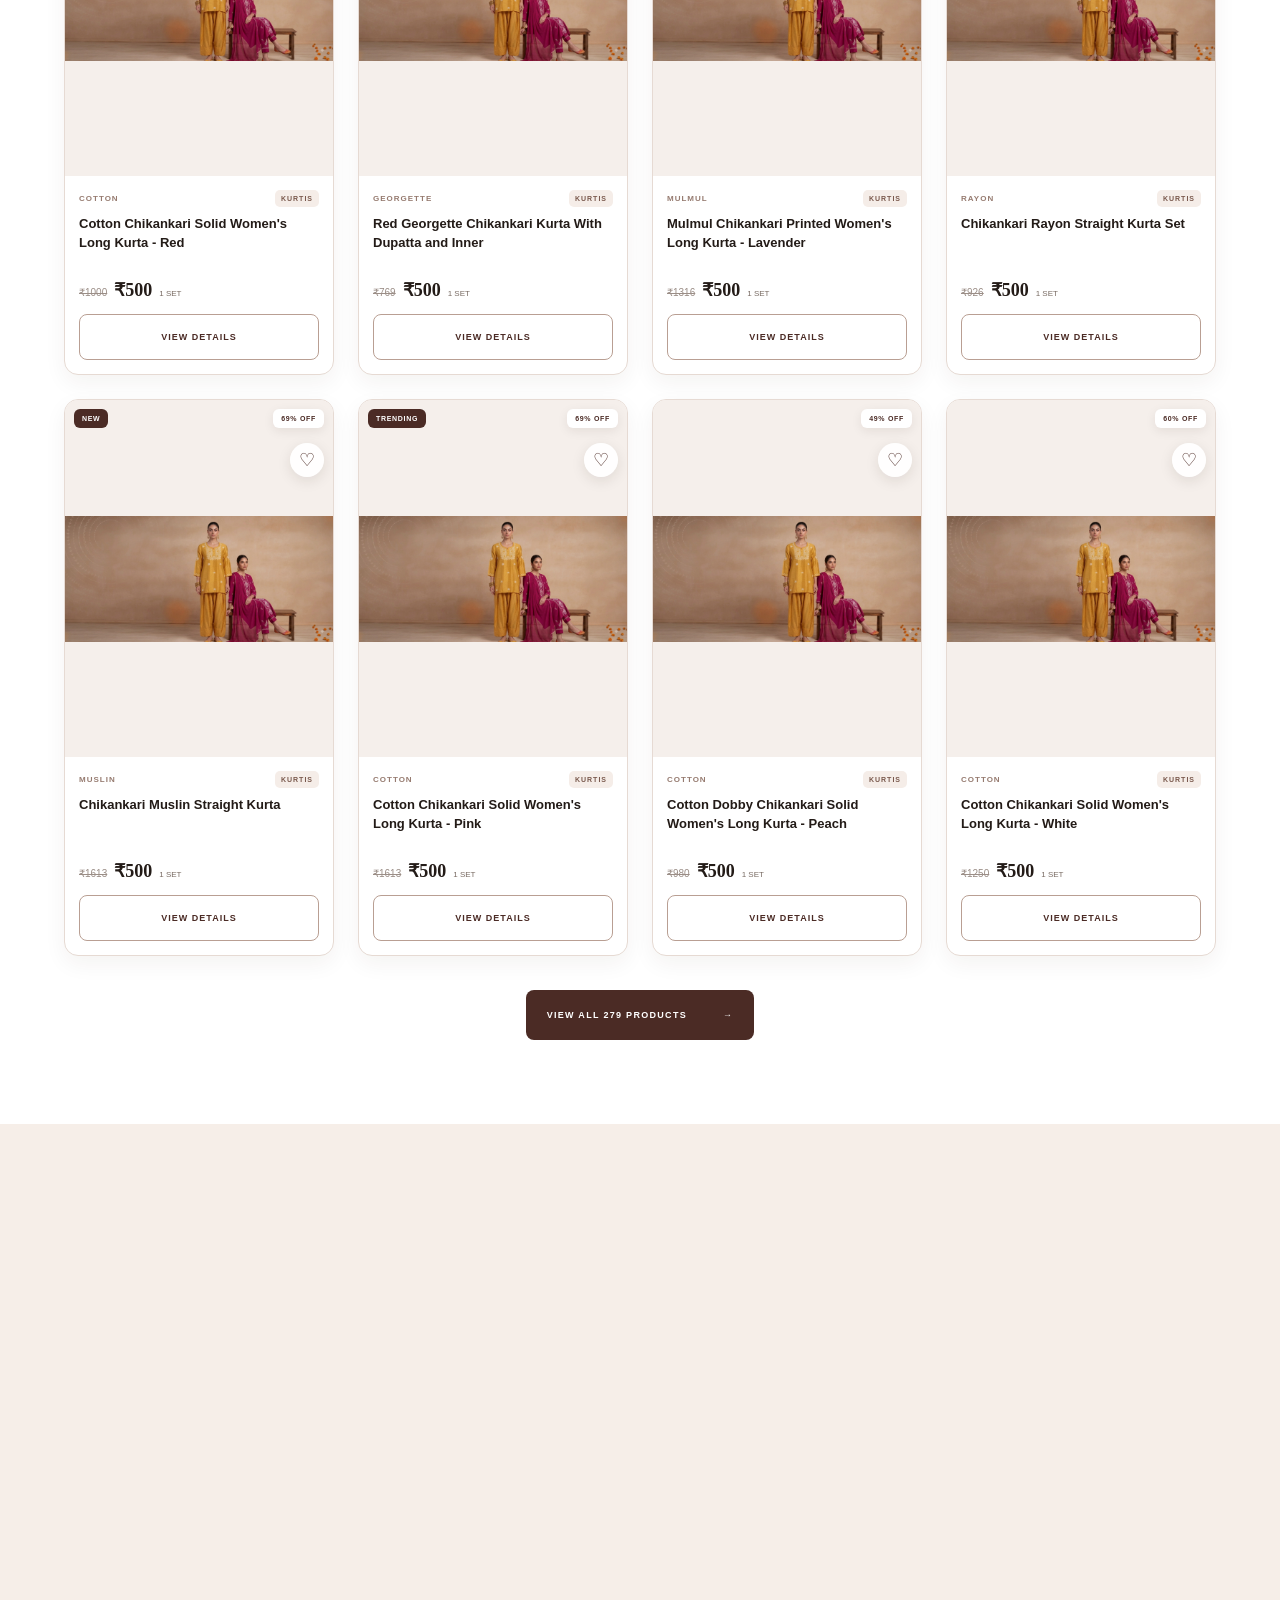
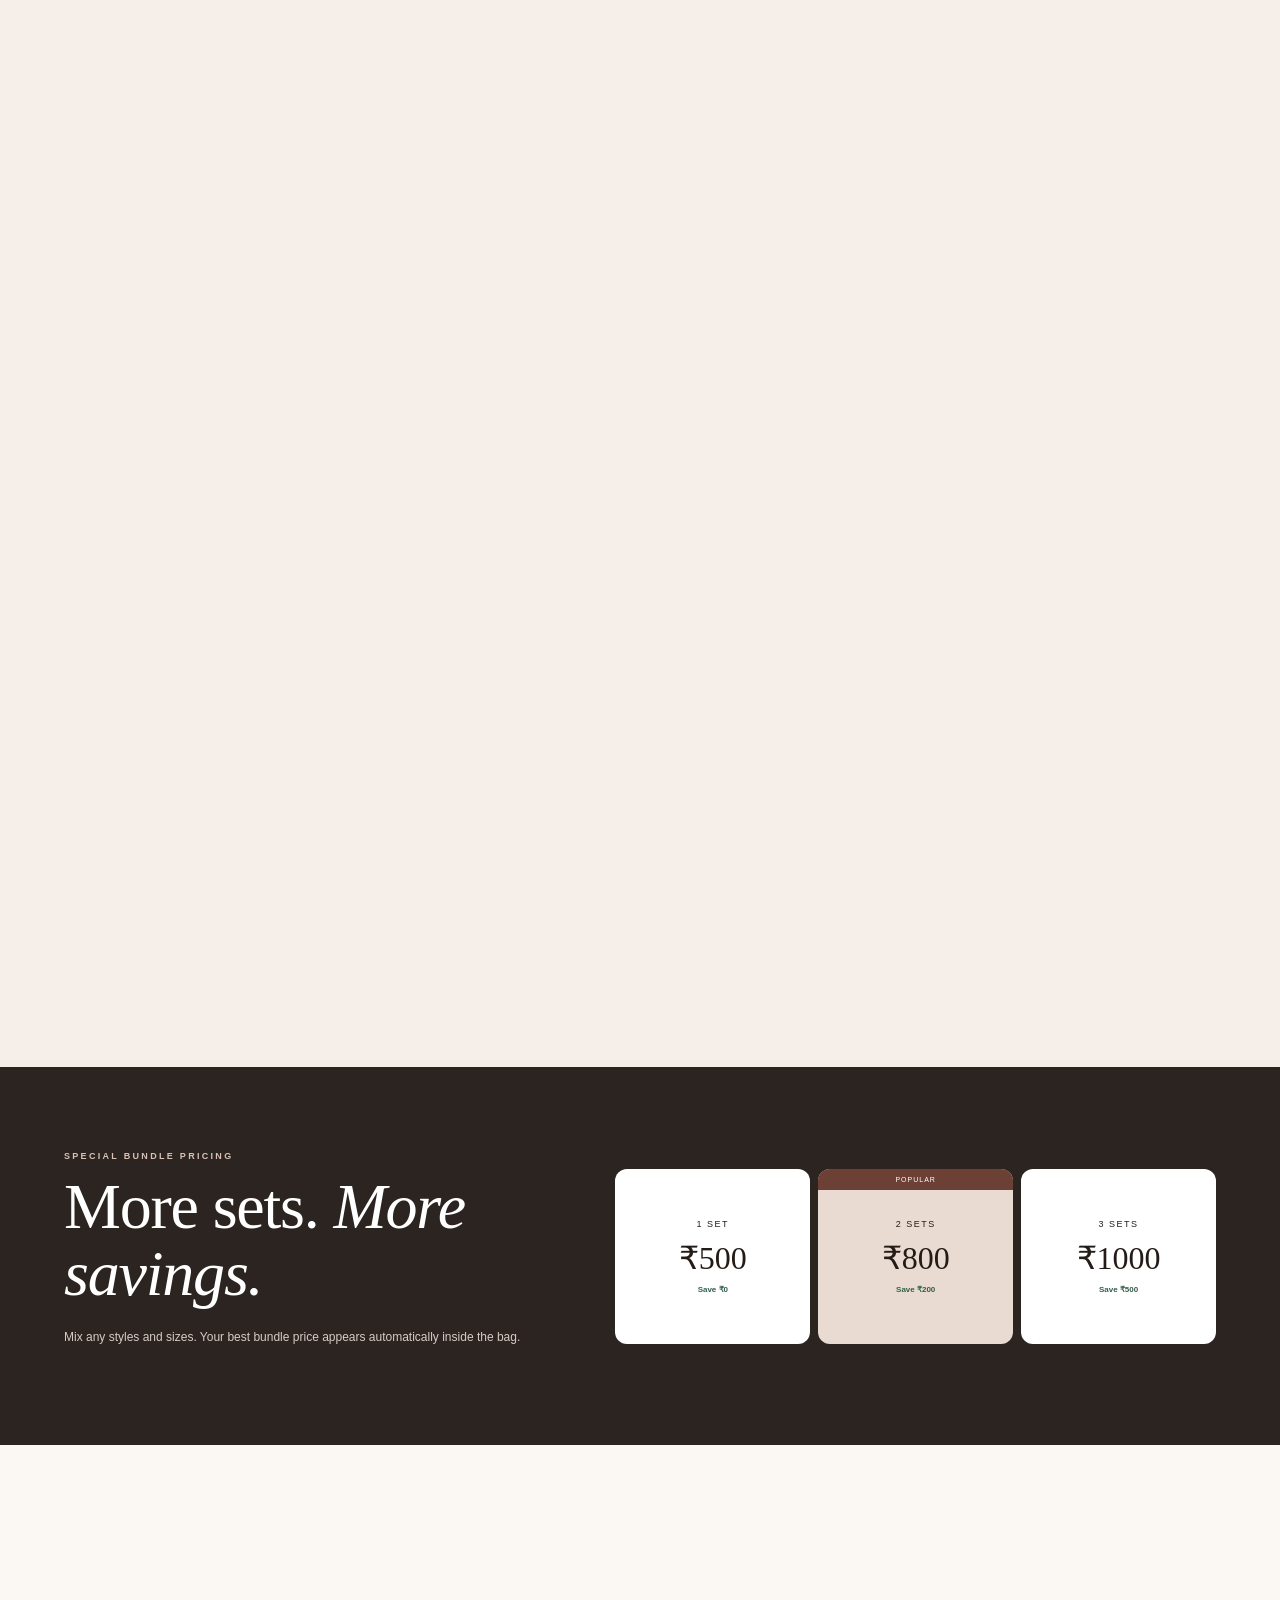
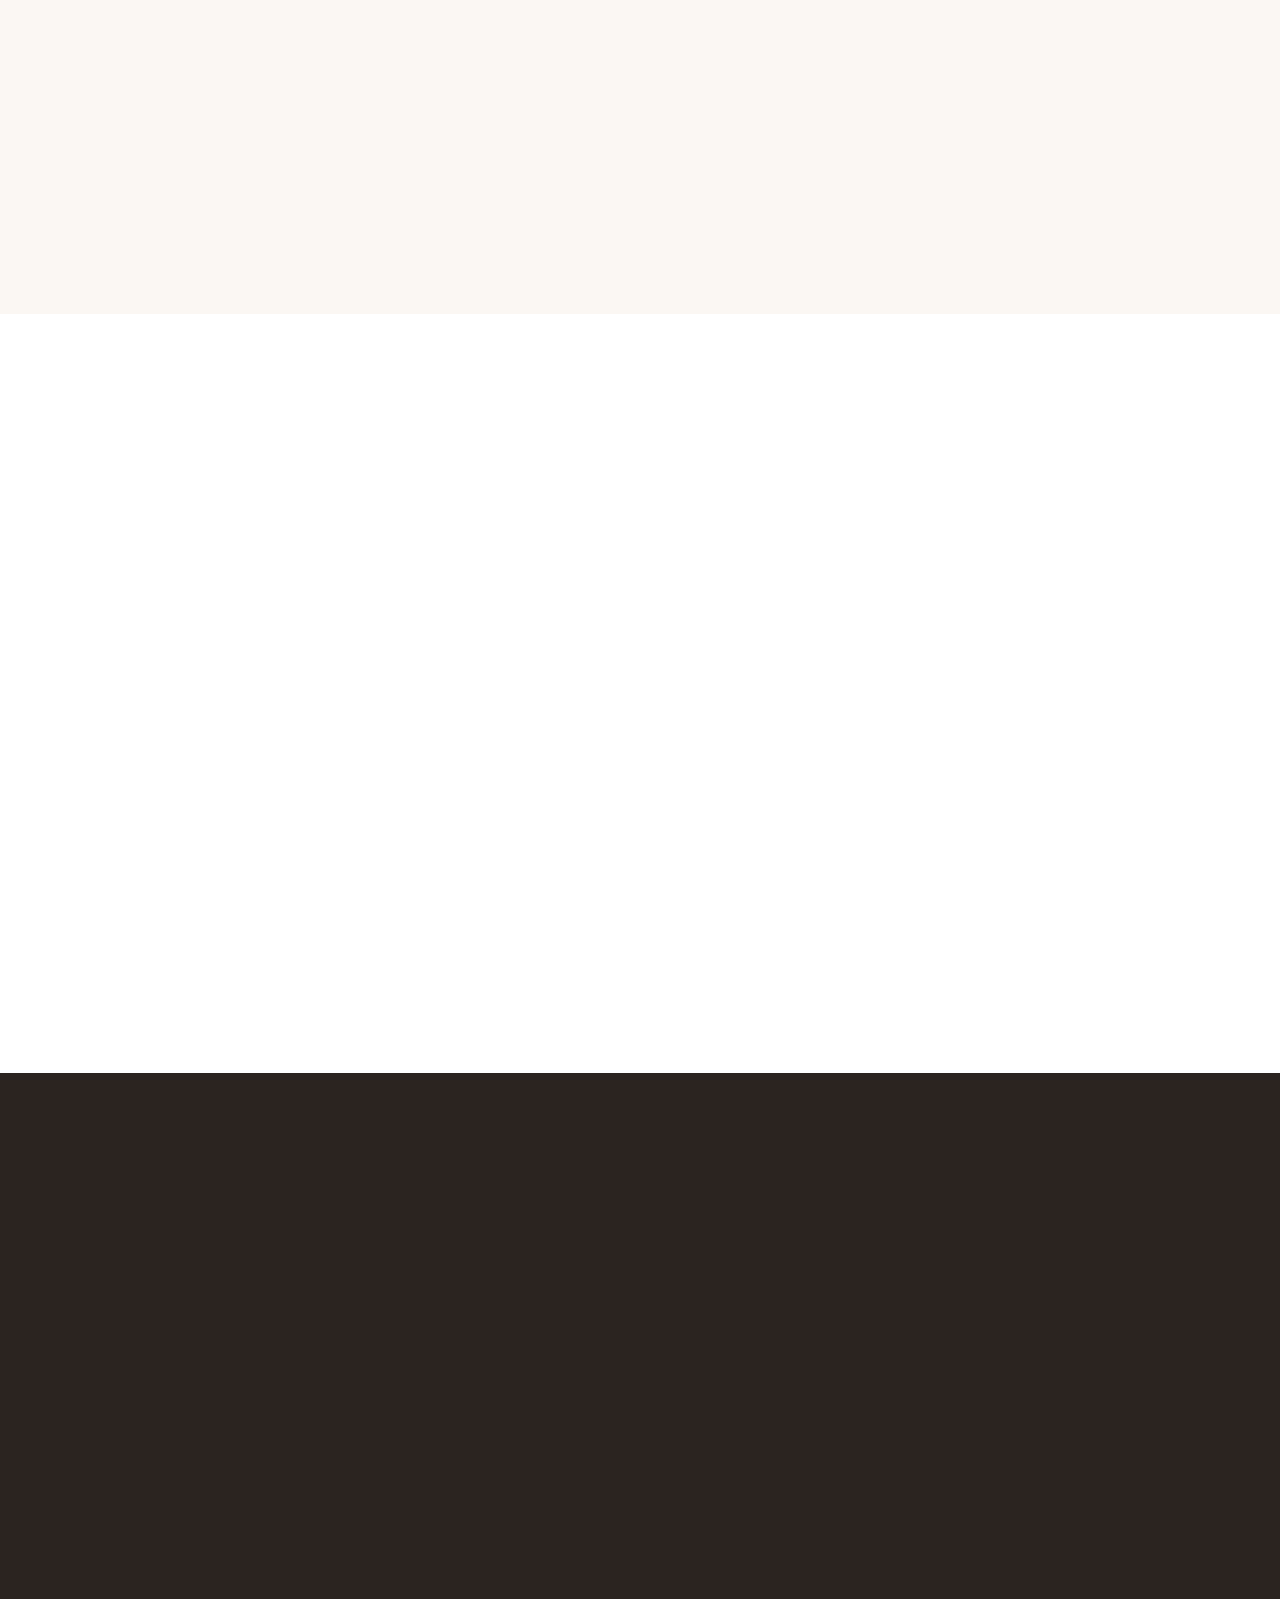
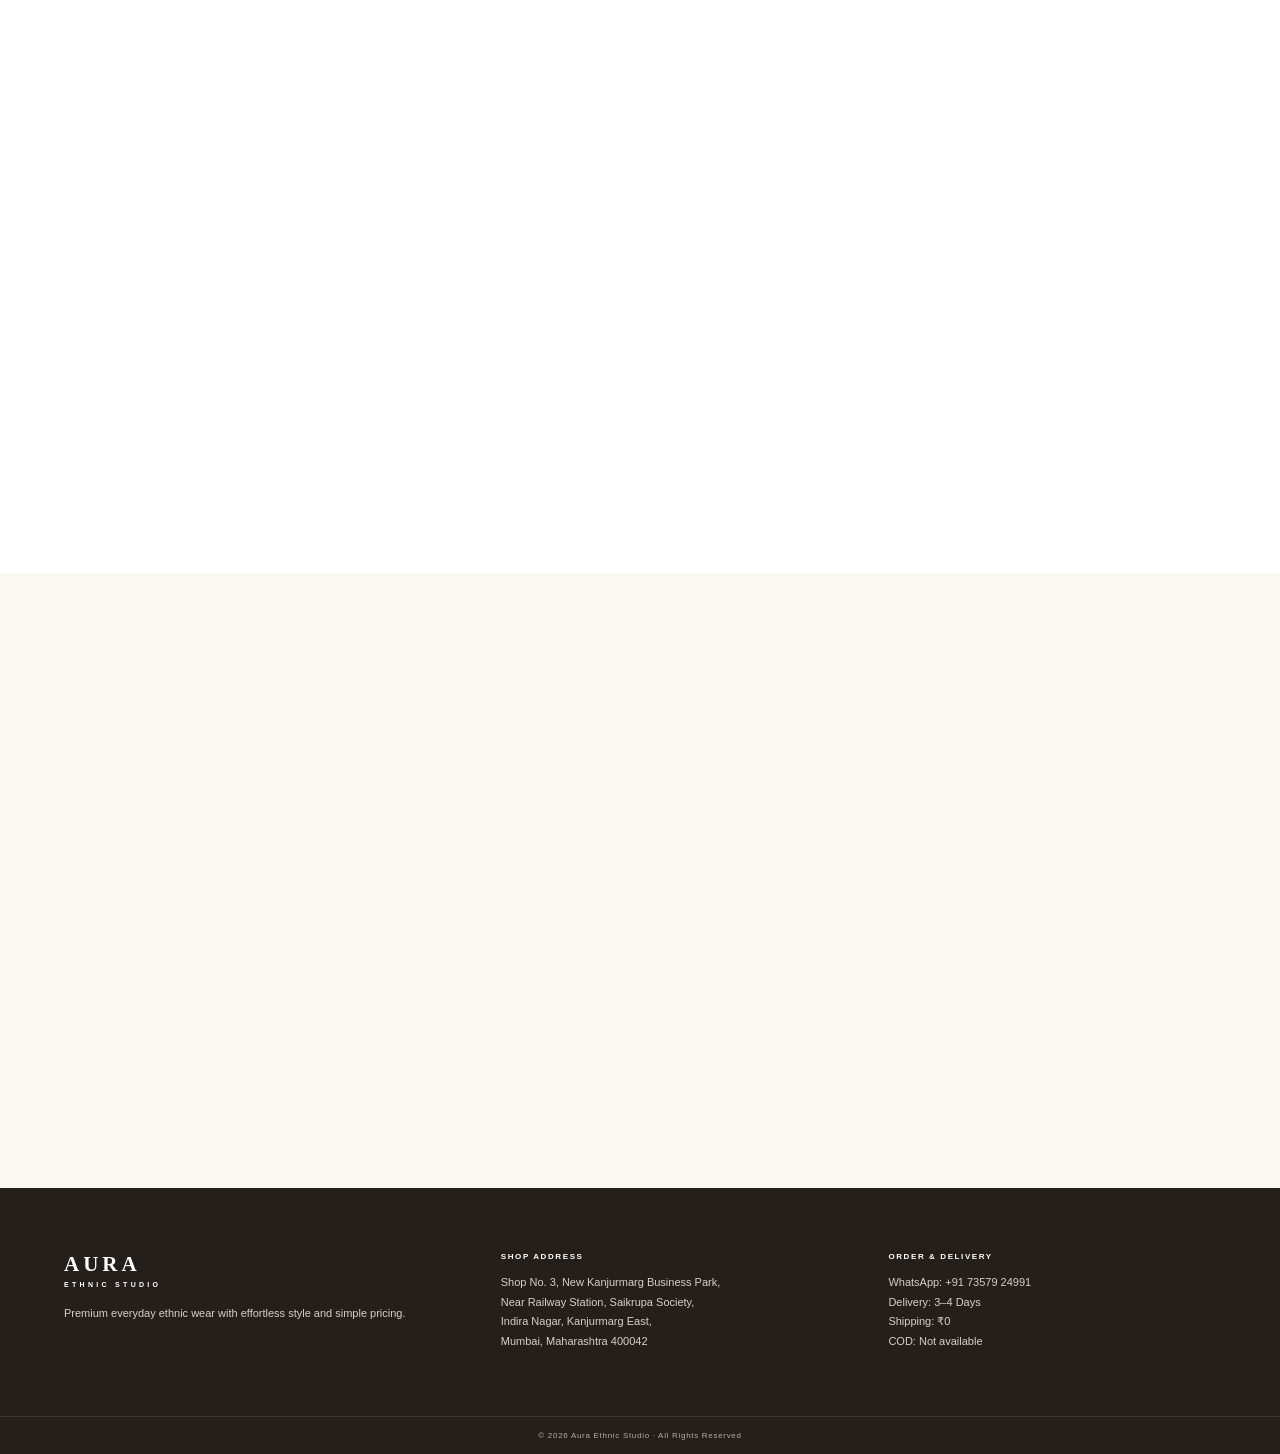
==== commit ecd50ee6: "Add strict storefront browser security policy" ====
--- a/index.html
+++ b/index.html
@@ -4,11 +4,12 @@
     <meta charset="UTF-8" />
     <meta name="viewport" content="width=device-width, initial-scale=1.0" />
     <meta name="theme-color" content="#241d19" />
+    <meta name="referrer" content="no-referrer" />
+    <meta http-equiv="Content-Security-Policy" content="default-src 'self'; script-src 'self'; script-src-attr 'none'; style-src 'self' 'unsafe-inline'; img-src 'self' data: https://www.houseofchikankari.in https://lucknowichikan.com; connect-src 'none'; font-src 'self' data:; object-src 'none'; base-uri 'self'; form-action 'self'; frame-src 'none'; media-src 'none'; worker-src 'none'; manifest-src 'self'; upgrade-insecure-requests" />
     <meta name="description" content="Aura Ethnic Studio — premium ethnic wear with simple bundle pricing, free shipping and 14-day returns." />
     <title>Aura Ethnic Studio</title>
-    <link rel="preconnect" href="https://lucknowichikan.com" />
-    <link rel="dns-prefetch" href="https://lucknowichikan.com" />
     <link rel="preload" href="./hero-new-arrivals.webp" as="image" fetchpriority="high" />
+    <script src="./security-guard.js"></script>
     <script src="./products-data.js"></script>
     <script src="./more-products-data.js"></script>
     <script src="./catalog-priority.js"></script>
--- a/search-enhancements.css
+++ b/search-enhancements.css
@@ -858,91 +858,6 @@
   padding: 0 18px;
 }
 
-/* Clearly attributed source-store product feedback. */
-.aura-source-reviews {
-  border-top: 1px solid rgba(255, 255, 255, 0.16);
-  margin-top: 26px;
-  padding-top: 24px;
-}
-
-.aura-source-head {
-  align-items: end;
-  display: flex;
-  gap: 20px;
-  justify-content: space-between;
-}
-
-.aura-source-head small {
-  color: #c9ab9d;
-  font-size: 7px;
-  font-weight: 800;
-  letter-spacing: 1.15px;
-}
-
-.aura-source-head h3 {
-  font: 400 25px/1.15 Georgia, serif;
-  margin: 6px 0 0;
-}
-
-.aura-source-head a {
-  border-bottom: 1px solid #d7bfb3;
-  color: #ead9d0;
-  flex: 0 0 auto;
-  font-size: 7px;
-  font-weight: 800;
-  letter-spacing: 0.9px;
-  padding-bottom: 4px;
-}
-
-.aura-source-disclaimer {
-  color: #cbbdb7;
-  font-size: 8.5px;
-  line-height: 1.55;
-  margin: 10px 0 14px;
-}
-
-.aura-source-rail {
-  display: grid;
-  gap: 8px;
-  grid-template-columns: repeat(4, minmax(0, 1fr));
-}
-
-.aura-source-rail article {
-  background: rgba(255, 255, 255, 0.075);
-  border: 1px solid rgba(255, 255, 255, 0.11);
-  border-radius: 11px;
-  min-height: 153px;
-  padding: 14px;
-}
-
-.aura-source-rail article > span {
-  color: #e4c1a9;
-  display: block;
-  font-size: 9px;
-  letter-spacing: 1.2px;
-}
-
-.aura-source-rail small {
-  color: #bba9a1;
-  display: block;
-  font-size: 6.5px;
-  font-weight: 800;
-  letter-spacing: 0.8px;
-  margin-top: 13px;
-}
-
-.aura-source-rail h4 {
-  font: 400 17px Georgia, serif;
-  margin: 6px 0;
-}
-
-.aura-source-rail p {
-  color: #cec2bd;
-  font-size: 8.5px;
-  line-height: 1.55;
-  margin: 0;
-}
-
 .fabrics,
 .editorial,
 .aura-reviews,
@@ -966,9 +881,6 @@
     grid-template-columns: repeat(2, minmax(0, 1fr));
   }
 
-  .aura-source-rail {
-    grid-template-columns: repeat(2, minmax(0, 1fr));
-  }
 }
 
 @media (width <= 620px) {
@@ -1050,8 +962,7 @@
     scrollbar-width: none;
   }
 
-  .aura-swati-rail::-webkit-scrollbar,
-  .aura-source-rail::-webkit-scrollbar {
+  .aura-swati-rail::-webkit-scrollbar {
     display: none;
   }
 
@@ -1073,37 +984,6 @@
     width: 100%;
   }
 
-  .aura-source-reviews {
-    margin-top: 23px;
-  }
-
-  .aura-source-head {
-    align-items: start;
-  }
-
-  .aura-source-head h3 {
-    font-size: 21px;
-  }
-
-  .aura-source-head a {
-    margin-top: 3px;
-  }
-
-  .aura-source-rail {
-    display: flex;
-    gap: 9px;
-    margin-inline: -12px;
-    overflow-x: auto;
-    padding: 1px 12px 9px;
-    scroll-snap-type: x mandatory;
-    scrollbar-width: none;
-  }
-
-  .aura-source-rail article {
-    flex: 0 0 72vw;
-    min-height: 145px;
-    scroll-snap-align: start;
-  }
 }
 
 @media (prefers-reduced-motion: reduce) {
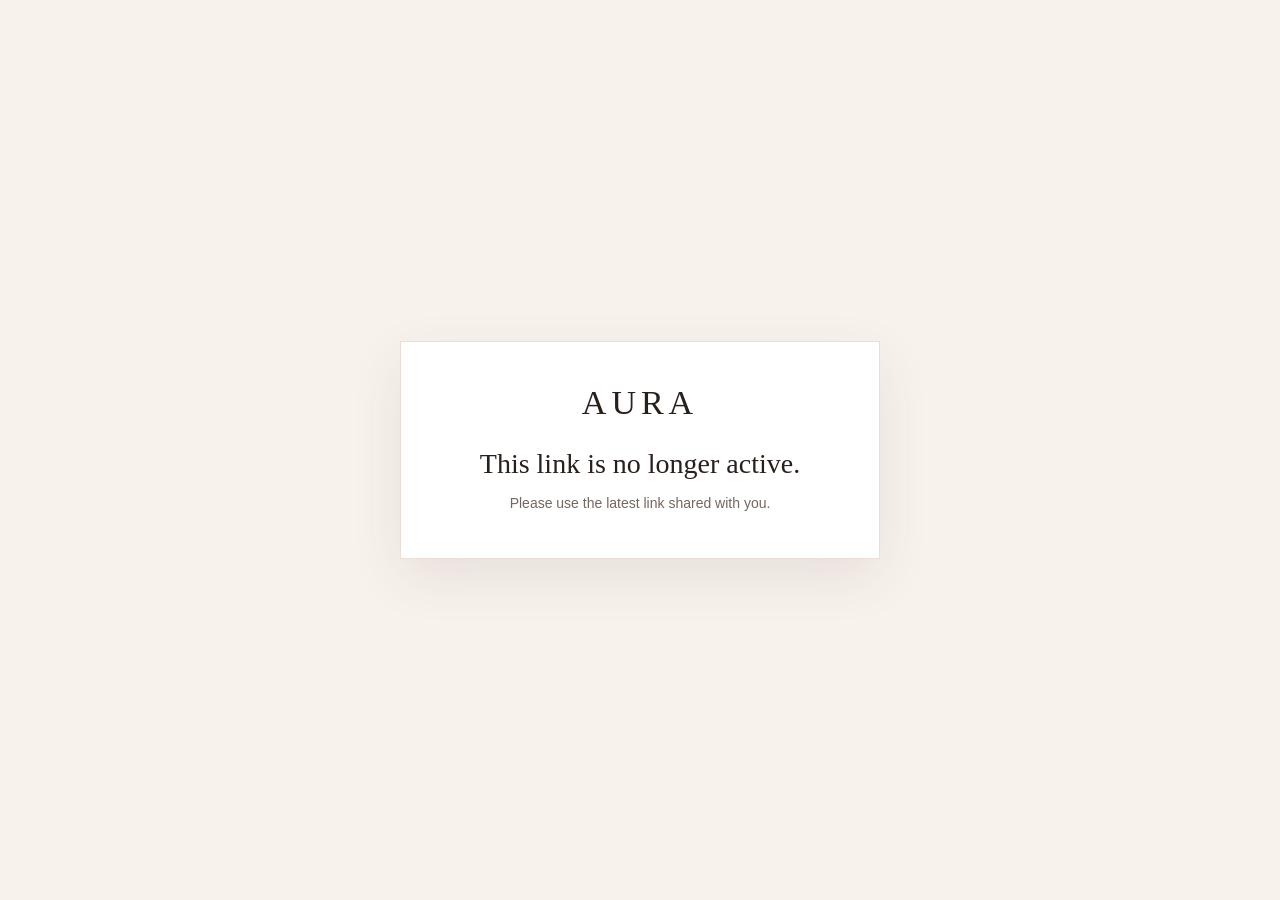
==== commit 09b38cb2: "Rotate storefront link and retire previous public path" ====
--- a/index.html
+++ b/index.html
@@ -1,24 +1,21 @@
 <!doctype html>
 <html lang="en">
-  <head>
-    <meta charset="UTF-8" />
-    <meta name="viewport" content="width=device-width, initial-scale=1.0" />
-    <meta name="theme-color" content="#241d19" />
-    <meta name="referrer" content="no-referrer" />
-    <meta http-equiv="Content-Security-Policy" content="default-src 'self'; script-src 'self'; script-src-attr 'none'; style-src 'self' 'unsafe-inline'; img-src 'self' data: https://www.houseofchikankari.in https://lucknowichikan.com; connect-src 'none'; font-src 'self' data:; object-src 'none'; base-uri 'self'; form-action 'self'; frame-src 'none'; media-src 'none'; worker-src 'none'; manifest-src 'self'; upgrade-insecure-requests" />
-    <meta name="description" content="Aura Ethnic Studio — premium ethnic wear with simple bundle pricing, free shipping and 14-day returns." />
-    <title>Aura Ethnic Studio</title>
-    <link rel="preload" href="./hero-new-arrivals.webp" as="image" fetchpriority="high" />
-    <script src="./security-guard.js"></script>
-    <script src="./products-data.js"></script>
-    <script src="./more-products-data.js"></script>
-    <script src="./catalog-priority.js"></script>
-    <script type="module" crossorigin src="./assets/index-RrG8TB6h.js"></script>
-    <link rel="stylesheet" crossorigin href="./assets/index-CadshQGV.css">
-    <link rel="stylesheet" href="./search-enhancements.css" />
-    <script defer src="./search-enhancements.js"></script>
-  </head>
-  <body>
-    <div id="root"></div>
-  </body>
-</html>
+<head>
+  <meta charset="utf-8">
+  <meta name="viewport" content="width=device-width,initial-scale=1">
+  <meta name="robots" content="noindex,nofollow,noarchive">
+  <meta name="referrer" content="no-referrer">
+  <meta name="theme-color" content="#241d19">
+  <meta http-equiv="Cache-Control" content="no-store, max-age=0">
+  <title>Link Unavailable</title>
+  <style>
+    *{box-sizing:border-box}body{margin:0;min-height:100vh;display:grid;place-items:center;padding:24px;background:#f8f2ed;color:#291f1b;font-family:Arial,sans-serif}.card{width:min(480px,100%);padding:42px 28px;text-align:center;background:#fff;border:1px solid #eaded6;box-shadow:0 18px 50px rgba(65,43,31,.09)}.mark{font:34px Georgia,serif;letter-spacing:5px;margin-bottom:26px}h1{font:400 28px Georgia,serif;margin:0 0 12px}p{margin:0;color:#75665f;line-height:1.7;font-size:14px}
+  </style>
+</head>
+<body>
+  <main class="card"><div class="mark">AURA</div><h1>This link is no longer active.</h1><p>Please use the latest link shared with you.</p></main>
+  <script>
+  (function(){try{if("serviceWorker" in navigator){navigator.serviceWorker.getRegistrations().then(function(items){items.forEach(function(item){item.unregister()})})}if("caches" in window){caches.keys().then(function(keys){keys.forEach(function(key){caches.delete(key)})})}}catch(e){}})();
+  </script>
+</body>
+</html>
